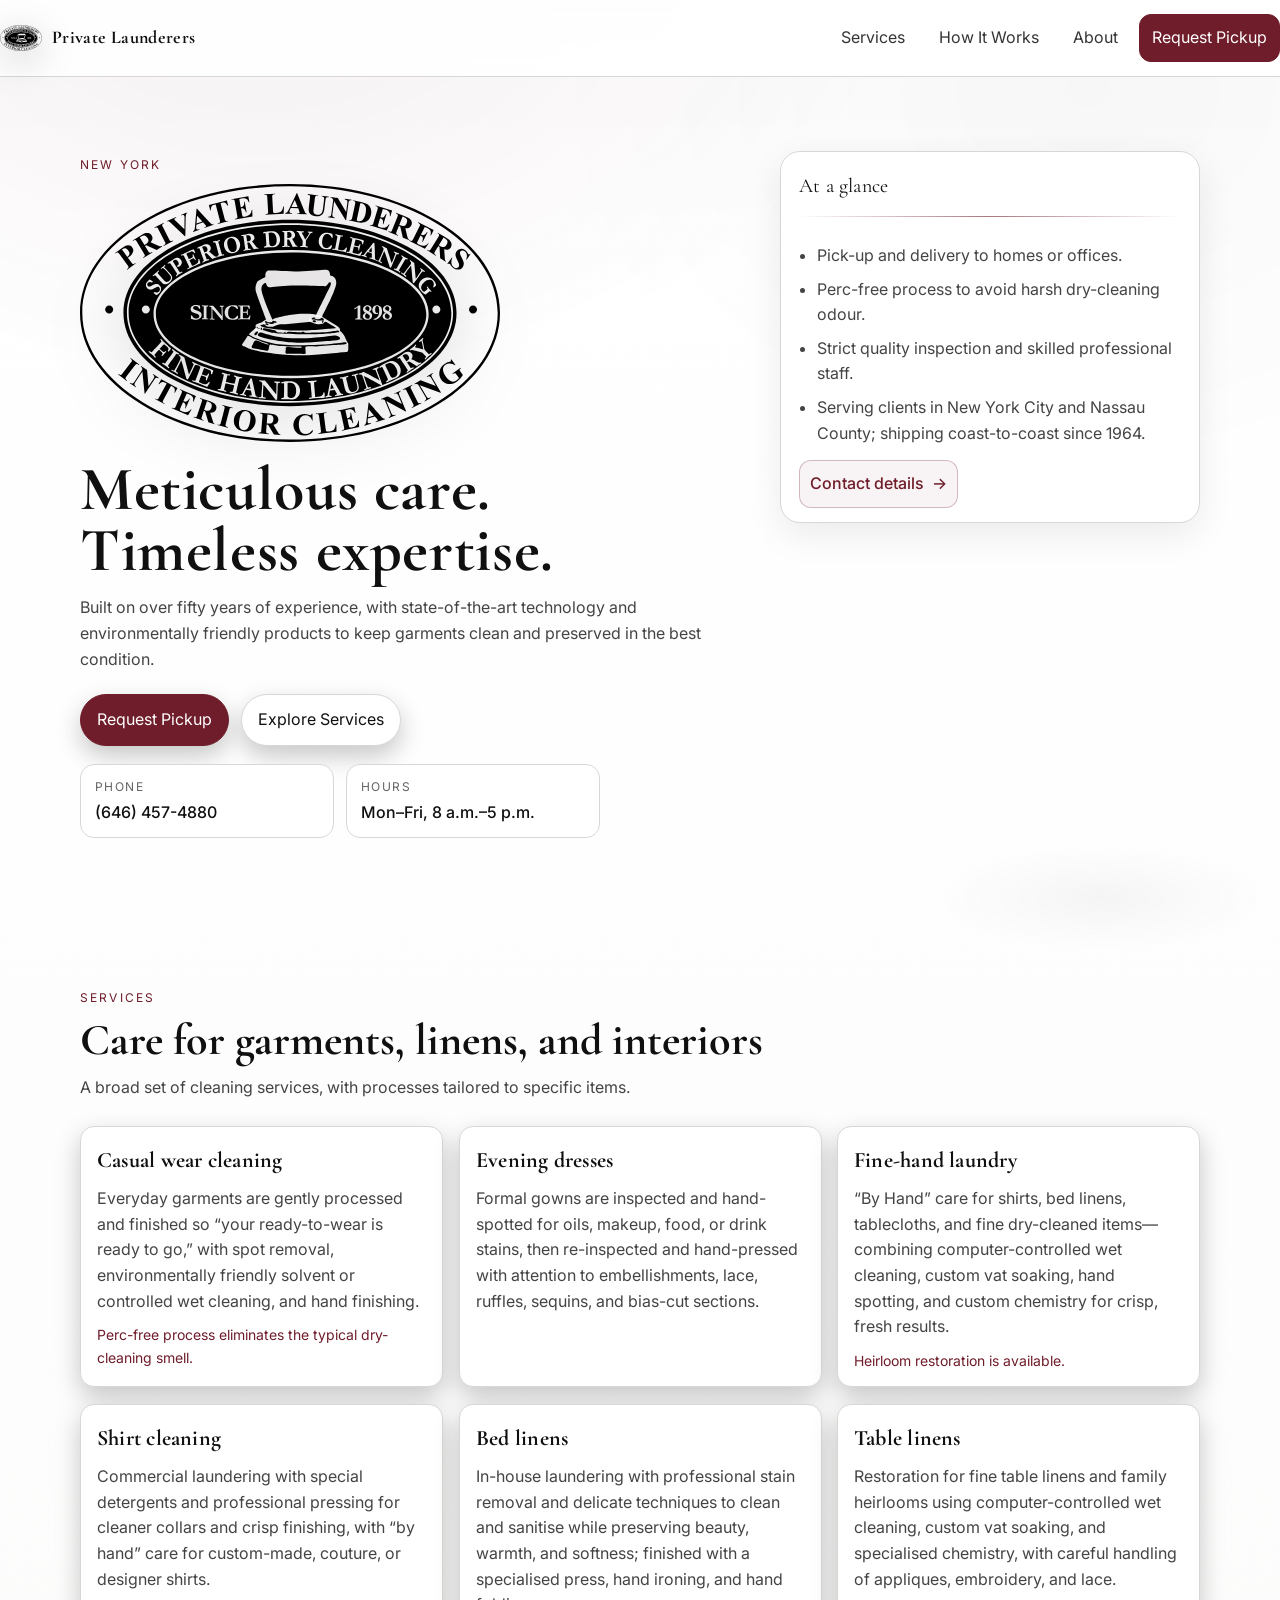
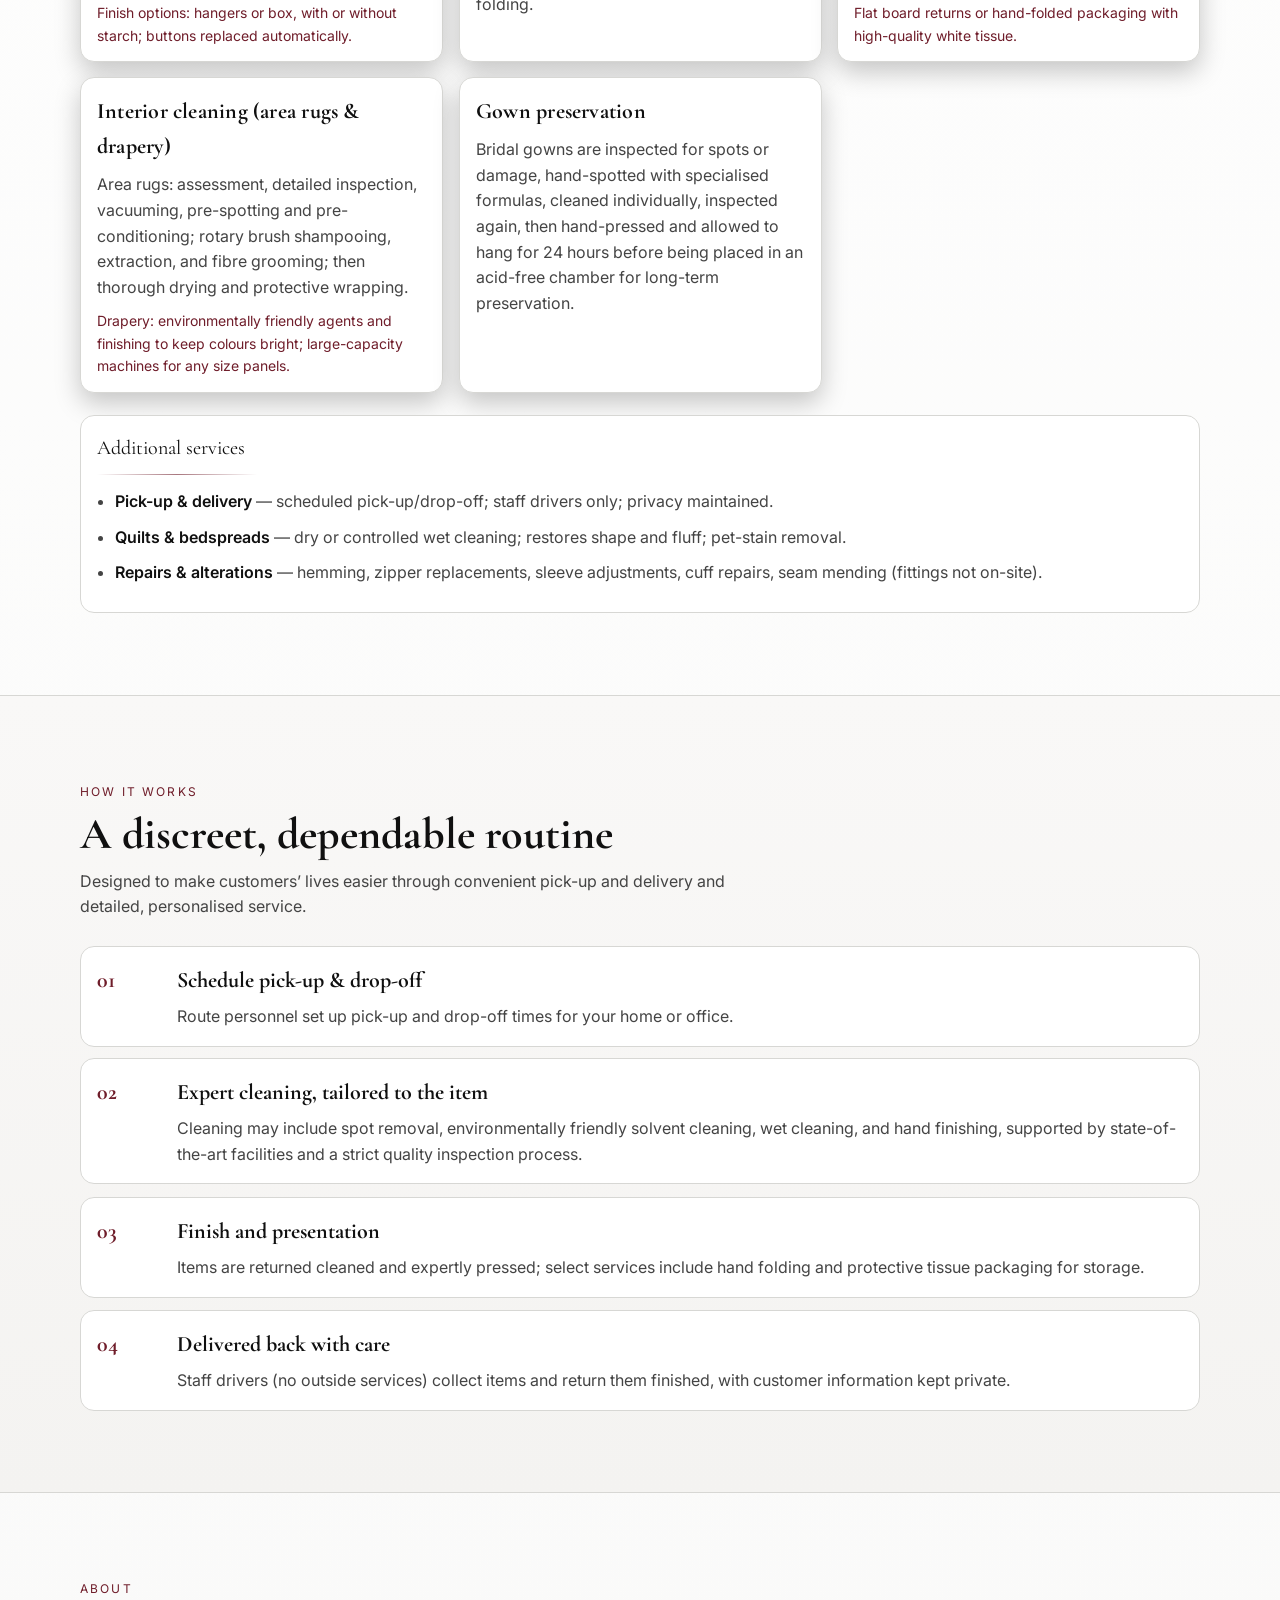
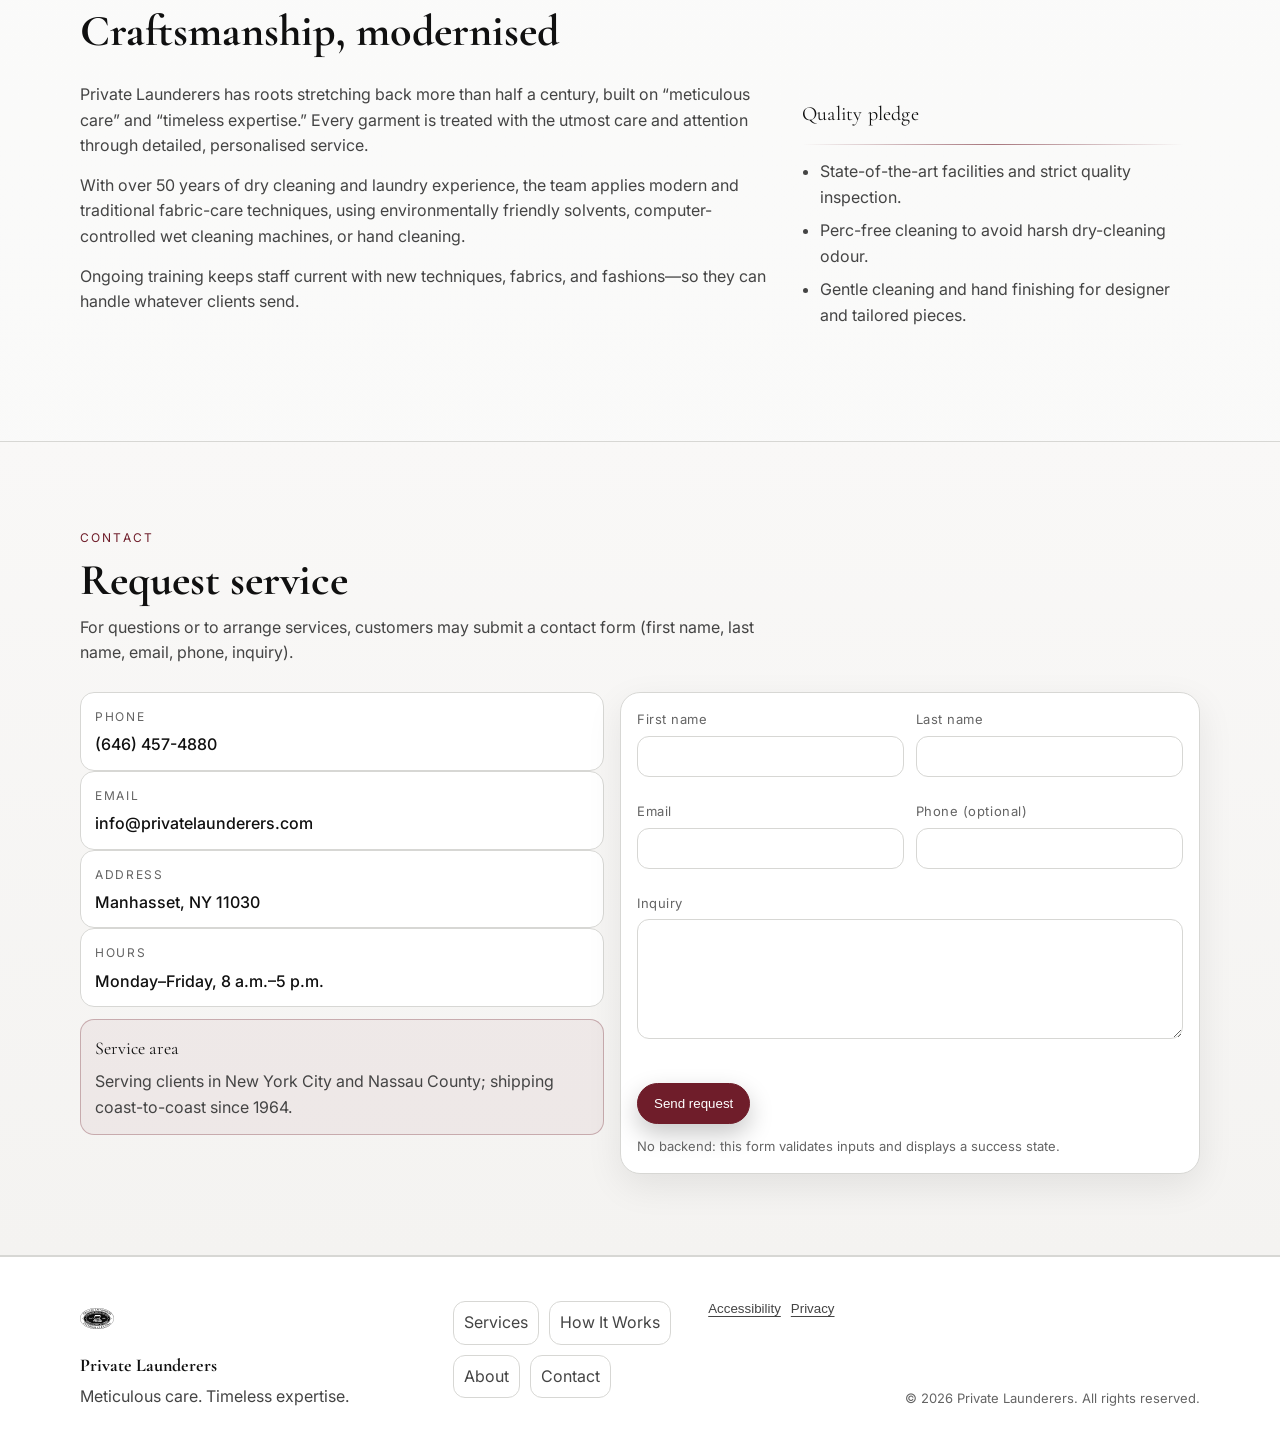
==== index.html @ 778c7465 "Refresh site with prominent new logo and monochrome luxe styling" ====
<!doctype html>
<html lang="en">
<head>
  <meta charset="utf-8" />
  <meta name="viewport" content="width=device-width,initial-scale=1" />
  <meta name="theme-color" content="#0b0b0c" />

  <title>Private Launderers | Meticulous Care, Timeless Expertise</title>
  <meta name="description" content="Private Launderers delivers meticulous care and timeless expertise with pick-up and delivery across New York City and Nassau County." />

  <!-- Open Graph -->
  <meta property="og:title" content="Private Launderers | Meticulous Care, Timeless Expertise" />
  <meta property="og:description" content="Over fifty years of experience with state-of-the-art, environmentally friendly garment and household item care." />
  <meta property="og:type" content="website" />
  <meta property="og:image" content="./assets/og-image.png" />

  <!-- Fonts: elegant serif + clean sans -->
  <link rel="preconnect" href="https://fonts.googleapis.com">
  <link rel="preconnect" href="https://fonts.gstatic.com" crossorigin>
  <link href="https://fonts.googleapis.com/css2?family=Cormorant+Garamond:wght@500;600;700&family=Inter:wght@300;400;500;600&display=swap" rel="stylesheet">

  <link rel="stylesheet" href="./styles.css" />
</head>

<body>
  <a class="skip-link" href="#main">Skip to content</a>

  <header class="site-header" id="top">
    <nav class="nav" aria-label="Primary">
      <a class="brand" href="#home" data-scroll>
        <img class="brand__logo" src="./private launderers.svg" alt="Private Launderers logo" />
        <span class="brand__name">Private Launderers</span>
      </a>

      <button class="nav__toggle" type="button" aria-expanded="false" aria-controls="navMenu">
        <span class="sr-only">Open menu</span>
        <span class="nav__toggle-lines" aria-hidden="true"></span>
      </button>

      <div class="nav__menu" id="navMenu">
        <a class="nav__link" href="#services" data-scroll>Services</a>
        <a class="nav__link" href="#process" data-scroll>How It Works</a>
        <a class="nav__link" href="#about" data-scroll>About</a>
        <a class="nav__link nav__link--cta" href="#contact" data-scroll>Request Pickup</a>
      </div>
    </nav>
  </header>

  <main id="main">
    <!-- HERO -->
    <section class="section hero" id="home" aria-label="Hero">
      <div class="container hero__grid">
        <div class="hero__content reveal">
          <p class="kicker">New York</p>
          <img class="hero__logo" src="./private launderers.svg" alt="Private Launderers crest logo" />
          <h1 class="hero__title">
            Meticulous care.<br/>
            Timeless expertise.
          </h1>

          <p class="hero__lede">
            Built on over fifty years of experience, with state-of-the-art technology and environmentally friendly products
            to keep garments clean and preserved in the best condition.
          </p>

          <div class="hero__actions">
            <a class="btn btn--primary" href="#contact" data-scroll>Request Pickup</a>
            <a class="btn btn--ghost" href="#services" data-scroll>Explore Services</a>
          </div>

          <div class="hero__meta">
            <div class="meta-card">
              <span class="meta-card__label">Phone</span>
              <a class="meta-card__value" href="tel:+16464574880">(646) 457-4880</a>
            </div>
            <div class="meta-card">
              <span class="meta-card__label">Hours</span>
              <span class="meta-card__value">Mon–Fri, 8 a.m.–5 p.m.</span>
            </div>
          </div>
        </div>

        <aside class="hero__panel reveal" aria-label="At a glance">
          <div class="panel">
            <div class="panel__top">
              <p class="panel__title">At a glance</p>
              <div class="divider"></div>
            </div>

            <ul class="bullets">
              <li>Pick-up and delivery to homes or offices.</li>
              <li>Perc-free process to avoid harsh dry-cleaning odour.</li>
              <li>Strict quality inspection and skilled professional staff.</li>
              <li>Serving clients in New York City and Nassau County; shipping coast-to-coast since 1964.</li>
            </ul>

            <a class="panel__link" href="#contact" data-scroll>
              Contact details <span aria-hidden="true">→</span>
            </a>
          </div>
        </aside>
      </div>

      <div class="hero__ornament" aria-hidden="true"></div>
    </section>

    <!-- SERVICES -->
    <section class="section" id="services" aria-label="Services">
      <div class="container">
        <header class="section__header reveal">
          <p class="kicker">Services</p>
          <h2 class="section__title">Care for garments, linens, and interiors</h2>
          <p class="section__sub">
            A broad set of cleaning services, with processes tailored to specific items.
          </p>
        </header>

        <div class="cards">
          <article class="card reveal">
            <h3 class="card__title">Casual wear cleaning</h3>
            <p class="card__body">
              Everyday garments are gently processed and finished so “your ready-to-wear is ready to go,” with spot removal,
              environmentally friendly solvent or controlled wet cleaning, and hand finishing.
            </p>
            <p class="card__note">Perc-free process eliminates the typical dry-cleaning smell.</p>
          </article>

          <article class="card reveal">
            <h3 class="card__title">Evening dresses</h3>
            <p class="card__body">
              Formal gowns are inspected and hand-spotted for oils, makeup, food, or drink stains, then re-inspected and hand-pressed
              with attention to embellishments, lace, ruffles, sequins, and bias-cut sections.
            </p>
          </article>

          <article class="card reveal">
            <h3 class="card__title">Fine-hand laundry</h3>
            <p class="card__body">
              “By Hand” care for shirts, bed linens, tablecloths, and fine dry-cleaned items—combining computer-controlled wet cleaning,
              custom vat soaking, hand spotting, and custom chemistry for crisp, fresh results.
            </p>
            <p class="card__note">Heirloom restoration is available.</p>
          </article>

          <article class="card reveal">
            <h3 class="card__title">Shirt cleaning</h3>
            <p class="card__body">
              Commercial laundering with special detergents and professional pressing for cleaner collars and crisp finishing, with “by hand”
              care for custom-made, couture, or designer shirts.
            </p>
            <p class="card__note">Finish options: hangers or box, with or without starch; buttons replaced automatically.</p>
          </article>

          <article class="card reveal">
            <h3 class="card__title">Bed linens</h3>
            <p class="card__body">
              In-house laundering with professional stain removal and delicate techniques to clean and sanitise while preserving beauty, warmth,
              and softness; finished with a specialised press, hand ironing, and hand folding.
            </p>
          </article>

          <article class="card reveal">
            <h3 class="card__title">Table linens</h3>
            <p class="card__body">
              Restoration for fine table linens and family heirlooms using computer-controlled wet cleaning, custom vat soaking, and specialised chemistry,
              with careful handling of appliques, embroidery, and lace.
            </p>
            <p class="card__note">Flat board returns or hand-folded packaging with high-quality white tissue.</p>
          </article>

          <article class="card reveal">
            <h3 class="card__title">Interior cleaning (area rugs &amp; drapery)</h3>
            <p class="card__body">
              Area rugs: assessment, detailed inspection, vacuuming, pre-spotting and pre-conditioning; rotary brush shampooing, extraction, and fibre grooming;
              then thorough drying and protective wrapping.
            </p>
            <p class="card__note">Drapery: environmentally friendly agents and finishing to keep colours bright; large-capacity machines for any size panels.</p>
          </article>

          <article class="card reveal">
            <h3 class="card__title">Gown preservation</h3>
            <p class="card__body">
              Bridal gowns are inspected for spots or damage, hand-spotted with specialised formulas, cleaned individually, inspected again, then hand-pressed and
              allowed to hang for 24 hours before being placed in an acid-free chamber for long-term preservation.
            </p>
          </article>
        </div>

        <div class="extras reveal" aria-label="Additional services">
          <div class="extras__header">
            <p class="extras__title">Additional services</p>
            <div class="divider divider--short"></div>
          </div>
          <ul class="extras__list">
            <li><strong>Pick-up &amp; delivery</strong> — scheduled pick-up/drop-off; staff drivers only; privacy maintained.</li>
            <li><strong>Quilts &amp; bedspreads</strong> — dry or controlled wet cleaning; restores shape and fluff; pet-stain removal.</li>
            <li><strong>Repairs &amp; alterations</strong> — hemming, zipper replacements, sleeve adjustments, cuff repairs, seam mending (fittings not on-site).</li>
          </ul>
        </div>
      </div>
    </section>

    <!-- PROCESS -->
    <section class="section section--alt" id="process" aria-label="How it works">
      <div class="container">
        <header class="section__header reveal">
          <p class="kicker">How it works</p>
          <h2 class="section__title">A discreet, dependable routine</h2>
          <p class="section__sub">
            Designed to make customers’ lives easier through convenient pick-up and delivery and detailed, personalised service.
          </p>
        </header>

        <ol class="steps" role="list">
          <li class="step reveal">
            <div class="step__index" aria-hidden="true">01</div>
            <div class="step__content">
              <h3 class="step__title">Schedule pick-up &amp; drop-off</h3>
              <p class="step__body">
                Route personnel set up pick-up and drop-off times for your home or office.
              </p>
            </div>
          </li>

          <li class="step reveal">
            <div class="step__index" aria-hidden="true">02</div>
            <div class="step__content">
              <h3 class="step__title">Expert cleaning, tailored to the item</h3>
              <p class="step__body">
                Cleaning may include spot removal, environmentally friendly solvent cleaning, wet cleaning, and hand finishing, supported by state-of-the-art facilities
                and a strict quality inspection process.
              </p>
            </div>
          </li>

          <li class="step reveal">
            <div class="step__index" aria-hidden="true">03</div>
            <div class="step__content">
              <h3 class="step__title">Finish and presentation</h3>
              <p class="step__body">
                Items are returned cleaned and expertly pressed; select services include hand folding and protective tissue packaging for storage.
              </p>
            </div>
          </li>

          <li class="step reveal">
            <div class="step__index" aria-hidden="true">04</div>
            <div class="step__content">
              <h3 class="step__title">Delivered back with care</h3>
              <p class="step__body">
                Staff drivers (no outside services) collect items and return them finished, with customer information kept private.
              </p>
            </div>
          </li>
        </ol>
      </div>
    </section>

    <!-- ABOUT -->
    <section class="section" id="about" aria-label="About">
      <div class="container">
        <header class="section__header reveal">
          <p class="kicker">About</p>
          <h2 class="section__title">Craftsmanship, modernised</h2>
        </header>

        <div class="about">
          <div class="about__copy reveal">
            <p>
              Private Launderers has roots stretching back more than half a century, built on “meticulous care” and “timeless expertise.”
              Every garment is treated with the utmost care and attention through detailed, personalised service.
            </p>
            <p>
              With over 50 years of dry cleaning and laundry experience, the team applies modern and traditional fabric-care techniques, using environmentally friendly
              solvents, computer-controlled wet cleaning machines, or hand cleaning.
            </p>
            <p>
              Ongoing training keeps staff current with new techniques, fabrics, and fashions—so they can handle whatever clients send.
            </p>
          </div>

          <div class="about__panel reveal" aria-label="Quality pledge highlights">
            <div class="panel panel--tight">
              <p class="panel__title">Quality pledge</p>
              <div class="divider"></div>
              <ul class="bullets">
                <li>State-of-the-art facilities and strict quality inspection.</li>
                <li>Perc-free cleaning to avoid harsh dry-cleaning odour.</li>
                <li>Gentle cleaning and hand finishing for designer and tailored pieces.</li>
              </ul>
            </div>
          </div>
        </div>
      </div>
    </section>

    <!-- CONTACT -->
    <section class="section section--alt" id="contact" aria-label="Contact">
      <div class="container">
        <header class="section__header reveal">
          <p class="kicker">Contact</p>
          <h2 class="section__title">Request service</h2>
          <p class="section__sub">
            For questions or to arrange services, customers may submit a contact form (first name, last name, email, phone, inquiry).
          </p>
        </header>

        <div class="contact">
          <div class="contact__details reveal">
            <div class="detail-card">
              <p class="detail-card__label">Phone</p>
              <a class="detail-card__value" href="tel:+16464574880">(646) 457-4880</a>
            </div>

            <div class="detail-card">
              <p class="detail-card__label">Email</p>
              <a class="detail-card__value" href="mailto:info@privatelaunderers.com">info@privatelaunderers.com</a>
            </div>

            <div class="detail-card">
              <p class="detail-card__label">Address</p>
              <p class="detail-card__value">Manhasset, NY 11030</p>
            </div>

            <div class="detail-card">
              <p class="detail-card__label">Hours</p>
              <p class="detail-card__value">Monday–Friday, 8 a.m.–5 p.m.</p>
            </div>

            <div class="note">
              <p class="note__title">Service area</p>
              <p class="note__body">Serving clients in New York City and Nassau County; shipping coast-to-coast since 1964.</p>
            </div>
          </div>

          <div class="contact__form reveal">
            <form class="form" id="contactForm" novalidate>
              <div class="form__row">
                <div class="field">
                  <label for="firstName">First name</label>
                  <input id="firstName" name="firstName" type="text" autocomplete="given-name" required />
                  <p class="field__error" aria-live="polite"></p>
                </div>
                <div class="field">
                  <label for="lastName">Last name</label>
                  <input id="lastName" name="lastName" type="text" autocomplete="family-name" required />
                  <p class="field__error" aria-live="polite"></p>
                </div>
              </div>

              <div class="form__row">
                <div class="field">
                  <label for="email">Email</label>
                  <input id="email" name="email" type="email" autocomplete="email" required />
                  <p class="field__error" aria-live="polite"></p>
                </div>
                <div class="field">
                  <label for="phone">Phone (optional)</label>
                  <input id="phone" name="phone" type="tel" autocomplete="tel" inputmode="tel" />
                  <p class="field__error" aria-live="polite"></p>
                </div>
              </div>

              <div class="field">
                <label for="inquiry">Inquiry</label>
                <textarea id="inquiry" name="inquiry" rows="5" required></textarea>
                <p class="field__error" aria-live="polite"></p>
              </div>

              <div class="form__actions">
                <button class="btn btn--primary" type="submit">Send request</button>
                <p class="form__hint">No backend: this form validates inputs and displays a success state.</p>
              </div>

              <div class="form__success" id="formSuccess" role="status" aria-live="polite" hidden>
                <div class="success">
                  <p class="success__title">Request received</p>
                  <p class="success__body">Thank you. Your message is ready to be sent—please call or email to complete scheduling.</p>
                </div>
              </div>
            </form>
          </div>
        </div>

      </div>
    </section>
  </main>

  <footer class="footer" aria-label="Footer">
    <div class="container footer__grid">
      <div class="footer__brand">
        <img class="footer__logo" src="./private launderers.svg" alt="" aria-hidden="true" />
        <p class="footer__name">Private Launderers</p>
        <p class="footer__small">Meticulous care. Timeless expertise.</p>
      </div>

      <div class="footer__links" aria-label="Quick links">
        <a href="#services" data-scroll>Services</a>
        <a href="#process" data-scroll>How It Works</a>
        <a href="#about" data-scroll>About</a>
        <a href="#contact" data-scroll>Contact</a>
      </div>

      <div class="footer__policy" aria-label="Policies">
        <button class="linklike" type="button" data-modal-open="accessibility">Accessibility</button>
        <button class="linklike" type="button" data-modal-open="privacy">Privacy</button>
      </div>

      <div class="footer__copy">
        <p>© <span id="year"></span> Private Launderers. All rights reserved.</p>
      </div>
    </div>
  </footer>

  <button class="to-top" id="toTop" type="button" aria-label="Back to top">
    <span aria-hidden="true">↑</span>
  </button>

  <!-- Policy modal -->
  <div class="modal" id="policyModal" role="dialog" aria-modal="true" aria-labelledby="policyTitle" aria-describedby="policyBody" hidden>
    <div class="modal__backdrop" data-modal-close tabindex="-1"></div>
    <div class="modal__panel" role="document">
      <div class="modal__header">
        <h2 class="modal__title" id="policyTitle">Policy</h2>
        <button class="modal__close" type="button" data-modal-close aria-label="Close">
          <span aria-hidden="true">×</span>
        </button>
      </div>
      <div class="divider"></div>
      <div class="modal__body" id="policyBody"></div>
    </div>
  </div>

  <script src="./script.js"></script>
</body>
</html>
---- styles.css ----
/* styles.css */
:root{
  --bg: #f8f8f7;
  --bg-2: #f0efed;
  --panel: #ffffff;
  --panel-2: #fcfbfa;
  --text: #101010;
  --muted: #444;
  --faint: #646464;
  --line: #d7d7d4;

  --accent: #6f1d2a;
  --accent-2: #8a2b3a;

  --serif: "Cormorant Garamond", ui-serif, Georgia, serif;
  --sans: "Inter", system-ui, -apple-system, Segoe UI, Roboto, Arial, sans-serif;

  --radius: 14px;
  --shadow: 0 12px 36px rgba(0,0,0,0.08);

  --container: 1120px;
}

*{ box-sizing: border-box; }
html{ scroll-behavior: smooth; }
body{
  margin:0;
  font-family: var(--sans);
  color: var(--text);
  background: linear-gradient(180deg, #ffffff, var(--bg));
  line-height: 1.6;
  overflow-x: hidden;
}

/* Subtle paper texture overlay (no heavy assets) */
body::before{
  content:"";
  position: fixed;
  inset: 0;
  pointer-events: none;
  background:
    radial-gradient(1200px 900px at 20% -10%, rgba(111,29,42,0.09), transparent 55%),
    radial-gradient(900px 700px at 85% 10%, rgba(0,0,0,0.04), transparent 60%),
    linear-gradient(180deg, rgba(0,0,0,0.01), transparent 28%);
  opacity: 0.7;
  z-index: 0;
}

a{ color: inherit; text-decoration: none; }
a:hover{ color: var(--accent-2); }
a:focus-visible,
button:focus-visible,
input:focus-visible,
textarea:focus-visible{
  outline: 2px solid rgba(111,29,42,0.75);
  outline-offset: 3px;
  border-radius: 10px;
}

.sr-only{
  position:absolute!important;
  width:1px;height:1px;
  padding:0;margin:-1px;
  overflow:hidden;clip:rect(0,0,0,0);
  white-space:nowrap;border:0;
}

.skip-link{
  position:absolute;
  left: 14px;
  top: 14px;
  padding: 10px 12px;
  background: rgba(0,0,0,0.75);
  border: 1px solid var(--line);
  border-radius: 12px;
  transform: translateY(-150%);
  transition: transform 160ms ease;
  z-index: 999;
}
.skip-link:focus{ transform: translateY(0); }

.container{
  width: min(var(--container), calc(100% - 40px));
  margin: 0 auto;
  position: relative;
  z-index: 1;
}

.section{
  padding: 82px 0;
}
.section--alt{
  background: linear-gradient(180deg, #f9f8f7, #f4f3f1);
  border-top: 1px solid var(--line);
  border-bottom: 1px solid var(--line);
}

.kicker{
  display:inline-block;
  font-size: 12px;
  letter-spacing: 0.18em;
  text-transform: uppercase;
  color: var(--accent);
  margin: 0 0 10px;
}

.section__header{
  max-width: 760px;
  margin-bottom: 26px;
}
.section__title{
  font-family: var(--serif);
  font-weight: 700;
  font-size: clamp(30px, 4.1vw, 44px);
  line-height: 1.08;
  margin: 0 0 10px;
}
.section__sub{
  color: var(--muted);
  margin: 0;
  max-width: 68ch;
}

.divider{
  height: 1px;
  background: linear-gradient(90deg, transparent, rgba(111,29,42,0.6), transparent);
  margin: 14px 0;
}
.divider--short{
  width: 160px;
  margin: 10px 0 0;
}

/* Header / Nav */
.site-header{
  position: sticky;
  top: 0;
  z-index: 50;
  backdrop-filter: blur(10px);
  background: rgba(255,255,255,0.9);
  border-bottom: 1px solid var(--line);
}
.nav{
  display:flex;
  align-items:center;
  justify-content: space-between;
  gap: 18px;
  padding: 14px 0;
}
.brand{
  display:flex;
  align-items:center;
  gap: 10px;
  min-width: 220px;
}
.brand__logo{
  width: 42px;
  height: 42px;
  object-fit: contain;
  filter: drop-shadow(0 10px 18px rgba(0,0,0,0.35));
}
.brand__name{
  font-family: var(--serif);
  letter-spacing: 0.02em;
  font-weight: 700;
  font-size: 18px;
}

.nav__toggle{
  display:inline-flex;
  align-items:center;
  justify-content:center;
  width: 46px;
  height: 42px;
  border-radius: 12px;
  border: 1px solid var(--line);
  background: #fff;
  color: var(--text);
  cursor:pointer;
}
.nav__toggle:hover{
  border-color: rgba(111,29,42,0.45);
  background: rgba(111,29,42,0.05);
}
.nav__toggle-lines{
  width: 18px;
  height: 12px;
  display:block;
  background:
    linear-gradient(var(--text), var(--text)) 0 0 / 100% 2px no-repeat,
    linear-gradient(var(--text), var(--text)) 0 50% / 100% 2px no-repeat,
    linear-gradient(var(--text), var(--text)) 0 100% / 100% 2px no-repeat;
  opacity: 0.92;
}

.nav__menu{
  display:none;
  gap: 6px;
  align-items:center;
}
.nav__link{
  padding: 10px 12px;
  border-radius: 12px;
  color: #343434;
  border: 1px solid transparent;
  transition: background 180ms ease, color 180ms ease, border-color 180ms ease;
}
.nav__link:hover{
  color: var(--text);
  background: rgba(0,0,0,0.03);
  border-color: var(--line);
}
.nav__link.is-active{
  color: var(--text);
  border-color: rgba(111,29,42,0.5);
  background: rgba(111,29,42,0.08);
}
.nav__link--cta{
  color: #fff;
  background: var(--accent);
  border-color: var(--accent);
}
.nav__link--cta:hover{
  color: #fff;
  background: var(--accent-2);
}

/* Mobile menu open */
.site-header.is-open .nav__menu{
  display:flex;
  flex-direction: column;
  align-items: stretch;
  width: 100%;
  padding: 12px 0 4px;
}
.site-header.is-open .nav{
  flex-wrap: wrap;
}
.site-header.is-open .nav__menu .nav__link{
  width: 100%;
}

/* Desktop */
@media (min-width: 860px){
  .nav__toggle{ display:none; }
  .nav__menu{
    display:flex;
    flex-direction: row;
    justify-content: flex-end;
    gap: 8px;
  }
}

/* Hero */
.hero{
  padding-top: 74px;
  padding-bottom: 64px;
  position: relative;
}
.hero__grid{
  display:grid;
  grid-template-columns: 1fr;
  gap: 24px;
}
.hero__logo{
  width: min(420px, 72vw);
  max-width: 100%;
  height: auto;
  margin: 0 0 18px;
  display: block;
  filter: drop-shadow(0 14px 26px rgba(0,0,0,0.12));
}
.hero__title{
  font-family: var(--serif);
  font-weight: 700;
  font-size: clamp(40px, 6vw, 62px);
  line-height: 0.98;
  margin: 0 0 14px;
  letter-spacing: 0.01em;
}
.hero__lede{
  color: var(--muted);
  margin: 0 0 22px;
  max-width: 66ch;
}
.hero__actions{
  display:flex;
  gap: 12px;
  flex-wrap: wrap;
  margin-bottom: 18px;
}

.btn{
  display:inline-flex;
  align-items:center;
  justify-content:center;
  padding: 12px 16px;
  border-radius: 999px;
  border: 1px solid var(--line);
  background: #fff;
  color: var(--text);
  transition: transform 160ms ease, background 160ms ease, border-color 160ms ease, color 160ms ease;
  box-shadow: 0 10px 24px rgba(0,0,0,0.22);
}
.btn:hover{ transform: translateY(-1px); }
.btn--primary{
  background: var(--accent);
  border-color: var(--accent);
  color: #fff;
}
.btn--primary:hover{ background: var(--accent-2); }
.btn--ghost:hover{
  border-color: rgba(111,29,42,0.45);
  background: rgba(111,29,42,0.06);
}

.hero__meta{
  display:grid;
  grid-template-columns: 1fr 1fr;
  gap: 12px;
  max-width: 520px;
}
.meta-card{
  padding: 12px 14px;
  border-radius: var(--radius);
  background: var(--panel);
  border: 1px solid var(--line);
}
.meta-card__label{
  display:block;
  font-size: 12px;
  letter-spacing: 0.12em;
  text-transform: uppercase;
  color: var(--faint);
  margin-bottom: 4px;
}
.meta-card__value{
  font-weight: 500;
  color: var(--text);
}

.hero__panel .panel{
  border-radius: calc(var(--radius) + 6px);
  background: var(--panel);
  border: 1px solid var(--line);
  box-shadow: var(--shadow);
  padding: 18px 18px 14px;
}
.panel__title{
  margin: 0;
  font-family: var(--serif);
  font-size: 20px;
  letter-spacing: 0.01em;
}
.panel__top{
  display:flex;
  flex-direction: column;
}
.bullets{
  margin: 12px 0 14px;
  padding-left: 18px;
  color: var(--muted);
}
.bullets li{ margin: 8px 0; }
.panel__link{
  display:inline-flex;
  align-items:center;
  gap: 8px;
  color: var(--accent);
  font-weight: 500;
  border-radius: 12px;
  padding: 10px 10px;
  border: 1px solid rgba(111,29,42,0.28);
  background: rgba(111,29,42,0.05);
}
.panel__link:hover{
  border-color: rgba(111,29,42,0.55);
  background: rgba(111,29,42,0.09);
}

.hero__ornament{
  position:absolute;
  inset: auto -10% -140px -10%;
  height: 240px;
  background:
    radial-gradient(closest-side at 30% 0%, rgba(111,29,42,0.15), transparent 65%),
    radial-gradient(closest-side at 80% 40%, rgba(0,0,0,0.04), transparent 60%);
  filter: blur(0.2px);
  opacity: 0.9;
  pointer-events:none;
  z-index: 0;
}

@media (min-width: 980px){
  .hero__grid{
    grid-template-columns: 1.35fr 0.85fr;
    gap: 34px;
    align-items: start;
  }
}

/* Cards */
.cards{
  display:grid;
  grid-template-columns: 1fr;
  gap: 14px;
  margin-top: 18px;
}
.card{
  border-radius: var(--radius);
  background: var(--panel);
  border: 1px solid var(--line);
  padding: 16px 16px 14px;
  box-shadow: 0 10px 26px rgba(0,0,0,0.22);
  transition: transform 180ms ease, border-color 180ms ease, background 180ms ease;
}
.card:hover{
  transform: translateY(-2px);
  border-color: rgba(111,29,42,0.35);
  background: var(--panel-2);
}
.card__title{
  margin: 0 0 8px;
  font-family: var(--serif);
  font-size: 22px;
  letter-spacing: 0.01em;
}
.card__body{
  margin: 0 0 10px;
  color: var(--muted);
}
.card__note{
  margin: 0;
  color: var(--accent);
  font-size: 14px;
}

@media (min-width: 760px){
  .cards{
    grid-template-columns: 1fr 1fr;
    gap: 16px;
  }
}
@media (min-width: 1100px){
  .cards{
    grid-template-columns: 1fr 1fr 1fr;
  }
}

/* Additional services */
.extras{
  margin-top: 22px;
  border-radius: var(--radius);
  border: 1px solid var(--line);
  background: var(--panel);
  padding: 16px;
}
.extras__title{
  margin: 0;
  font-family: var(--serif);
  font-size: 20px;
}
.extras__list{
  margin: 14px 0 0;
  padding-left: 18px;
  color: var(--muted);
}
.extras__list li{ margin: 10px 0; }
.extras strong{ color: var(--text); font-weight: 600; }

/* Steps */
.steps{
  list-style: none;
  padding: 0;
  margin: 22px 0 0;
  display:grid;
  gap: 12px;
}
.step{
  display:grid;
  grid-template-columns: 66px 1fr;
  gap: 14px;
  padding: 16px;
  border-radius: var(--radius);
  background: var(--panel);
  border: 1px solid var(--line);
}
.step__index{
  font-family: var(--serif);
  font-weight: 700;
  font-size: 22px;
  color: var(--accent);
}
.step__title{
  margin: 0 0 6px;
  font-family: var(--serif);
  font-size: 22px;
}
.step__body{
  margin: 0;
  color: var(--muted);
}

/* About */
.about{
  display:grid;
  grid-template-columns: 1fr;
  gap: 16px;
  margin-top: 16px;
}
.about__copy p{
  margin: 0 0 14px;
  color: var(--muted);
  max-width: 72ch;
}
.panel--tight{ padding: 16px; }
@media (min-width: 980px){
  .about{
    grid-template-columns: 1.25fr 0.75fr;
    align-items: start;
  }
}

/* Contact */
.contact{
  display:grid;
  grid-template-columns: 1fr;
  gap: 16px;
  margin-top: 16px;
}
.detail-card{
  padding: 14px 14px 12px;
  border-radius: var(--radius);
  border: 1px solid var(--line);
  background: var(--panel);
}
.detail-card__label{
  margin: 0 0 6px;
  font-size: 12px;
  text-transform: uppercase;
  letter-spacing: 0.14em;
  color: var(--faint);
}
.detail-card__value{
  margin: 0;
  font-weight: 500;
  color: var(--text);
}
.note{
  margin-top: 12px;
  padding: 14px;
  border-radius: var(--radius);
  border: 1px solid rgba(111,29,42,0.3);
  background: rgba(111,29,42,0.05);
}
.note__title{
  margin: 0 0 6px;
  font-family: var(--serif);
  font-size: 18px;
  color: var(--text);
}
.note__body{
  margin: 0;
  color: var(--muted);
}

.form{
  border-radius: calc(var(--radius) + 6px);
  border: 1px solid var(--line);
  background: var(--panel);
  padding: 16px;
  box-shadow: var(--shadow);
}
.form__row{
  display:grid;
  grid-template-columns: 1fr;
  gap: 12px;
}
.field label{
  display:block;
  font-size: 13px;
  letter-spacing: 0.04em;
  color: var(--faint);
  margin-bottom: 6px;
}
.field input,
.field textarea{
  width: 100%;
  padding: 12px 12px;
  border-radius: 12px;
  border: 1px solid var(--line);
  background: #fff;
  color: var(--text);
}
.field textarea{ resize: vertical; min-height: 120px; }
.field__error{
  margin: 6px 0 0;
  color: rgba(255,146,146,0.92);
  min-height: 18px;
  font-size: 13px;
}
.field.is-invalid input,
.field.is-invalid textarea{
  border-color: rgba(255,146,146,0.65);
}
.form__actions{
  margin-top: 12px;
  display:flex;
  flex-wrap: wrap;
  gap: 12px;
  align-items: center;
}
.form__hint{
  margin: 0;
  color: var(--faint);
  font-size: 13px;
}
.success{
  margin-top: 14px;
  padding: 14px;
  border-radius: var(--radius);
  border: 1px solid rgba(111,29,42,0.32);
  background: rgba(111,29,42,0.07);
}
.success__title{
  margin: 0 0 4px;
  font-family: var(--serif);
  font-size: 20px;
}
.success__body{
  margin: 0;
  color: var(--muted);
}

@media (min-width: 900px){
  .contact{
    grid-template-columns: 0.95fr 1.05fr;
    align-items: start;
  }
  .form__row{
    grid-template-columns: 1fr 1fr;
  }
}

/* Footer */
.footer{
  padding: 44px 0;
  border-top: 1px solid var(--line);
  background: #fff;
}
.footer__grid{
  display:grid;
  grid-template-columns: 1fr;
  gap: 18px;
}
.footer__logo{
  width: 34px;
  height: 34px;
  object-fit: contain;
  opacity: 0.95;
}
.footer__name{
  margin: 8px 0 4px;
  font-family: var(--serif);
  font-weight: 700;
  font-size: 18px;
}
.footer__small{
  margin: 0;
  color: var(--muted);
  max-width: 52ch;
}
.footer__links, .footer__policy{
  display:flex;
  flex-wrap: wrap;
  gap: 10px;
}
.footer__links a{
  padding: 8px 10px;
  border-radius: 12px;
  border: 1px solid var(--line);
  background: #fff;
  color: var(--muted);
}
.footer__links a:hover{
  color: var(--text);
  border-color: rgba(111,29,42,0.35);
  background: rgba(111,29,42,0.06);
}
.linklike{
  padding: 0;
  border: none;
  background: none;
  color: var(--muted);
  cursor: pointer;
  text-decoration: underline;
  text-underline-offset: 3px;
}
.linklike:hover{ color: var(--accent-2); }
.footer__copy p{
  margin: 0;
  color: var(--faint);
  font-size: 13px;
}

@media (min-width: 860px){
  .footer__grid{
    grid-template-columns: 1.2fr 0.8fr 0.6fr 1fr;
    align-items: start;
  }
  .footer__copy{
    text-align: right;
    align-self: end;
  }
}

/* Back to top */
.to-top{
  position: fixed;
  right: 18px;
  bottom: 18px;
  width: 44px;
  height: 44px;
  border-radius: 999px;
  border: 1px solid rgba(111,29,42,0.4);
  background: rgba(255,255,255,0.94);
  color: var(--text);
  display:none;
  cursor: pointer;
  box-shadow: 0 16px 40px rgba(0,0,0,0.35);
  backdrop-filter: blur(10px);
}
.to-top:hover{
  border-color: rgba(111,29,42,0.7);
  background: rgba(111,29,42,0.12);
}
.to-top.is-visible{ display:block; }

/* Modal */
.modal{
  position: fixed;
  inset: 0;
  z-index: 100;
  display:grid;
  place-items: center;
}
.modal[hidden]{ display:none; }
.modal__backdrop{
  position:absolute;
  inset: 0;
  background: rgba(0,0,0,0.72);
}
.modal__panel{
  position: relative;
  width: min(720px, calc(100% - 34px));
  border-radius: calc(var(--radius) + 8px);
  border: 1px solid var(--line);
  background: rgba(255,255,255,0.97);
  box-shadow: var(--shadow);
  padding: 16px;
}
.modal__header{
  display:flex;
  align-items:center;
  justify-content: space-between;
  gap: 12px;
}
.modal__title{
  margin: 0;
  font-family: var(--serif);
  font-size: 24px;
}
.modal__close{
  width: 40px;
  height: 40px;
  border-radius: 12px;
  border: 1px solid var(--line);
  background: #fff;
  color: var(--text);
  cursor:pointer;
}
.modal__close:hover{
  border-color: rgba(111,29,42,0.55);
  background: rgba(111,29,42,0.08);
}
.modal__body{
  color: var(--muted);
  padding-top: 4px;
}
.modal__body p{ margin: 0 0 10px; }

/* Reveal animation */
.reveal{
  opacity: 0;
  transform: translateY(10px);
  transition: opacity 700ms ease, transform 700ms ease;
  will-change: opacity, transform;
}
.reveal.is-visible{
  opacity: 1;
  transform: translateY(0);
}

/* Respect reduced motion */
@media (prefers-reduced-motion: reduce){
  html{ scroll-behavior: auto; }
  .reveal{ opacity: 1; transform: none; transition: none; }
  .btn, .card{ transition: none; }
}
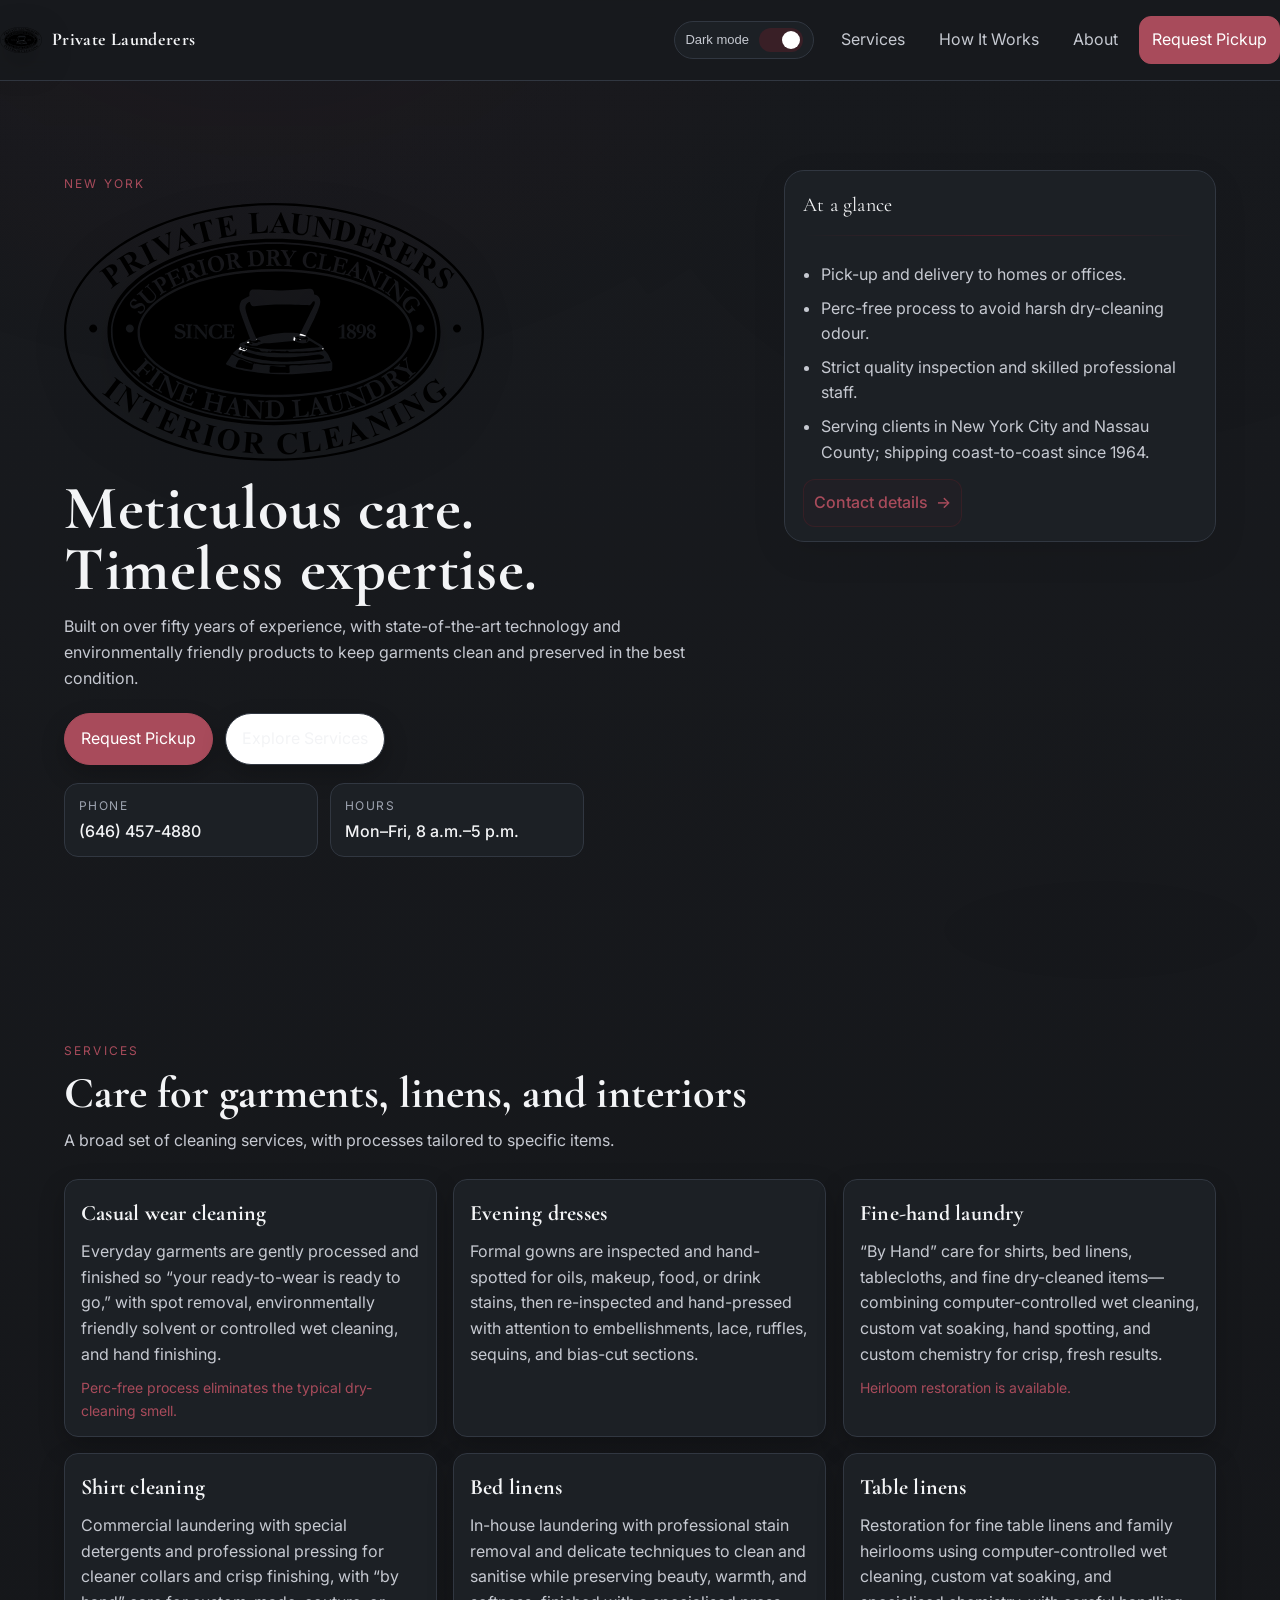
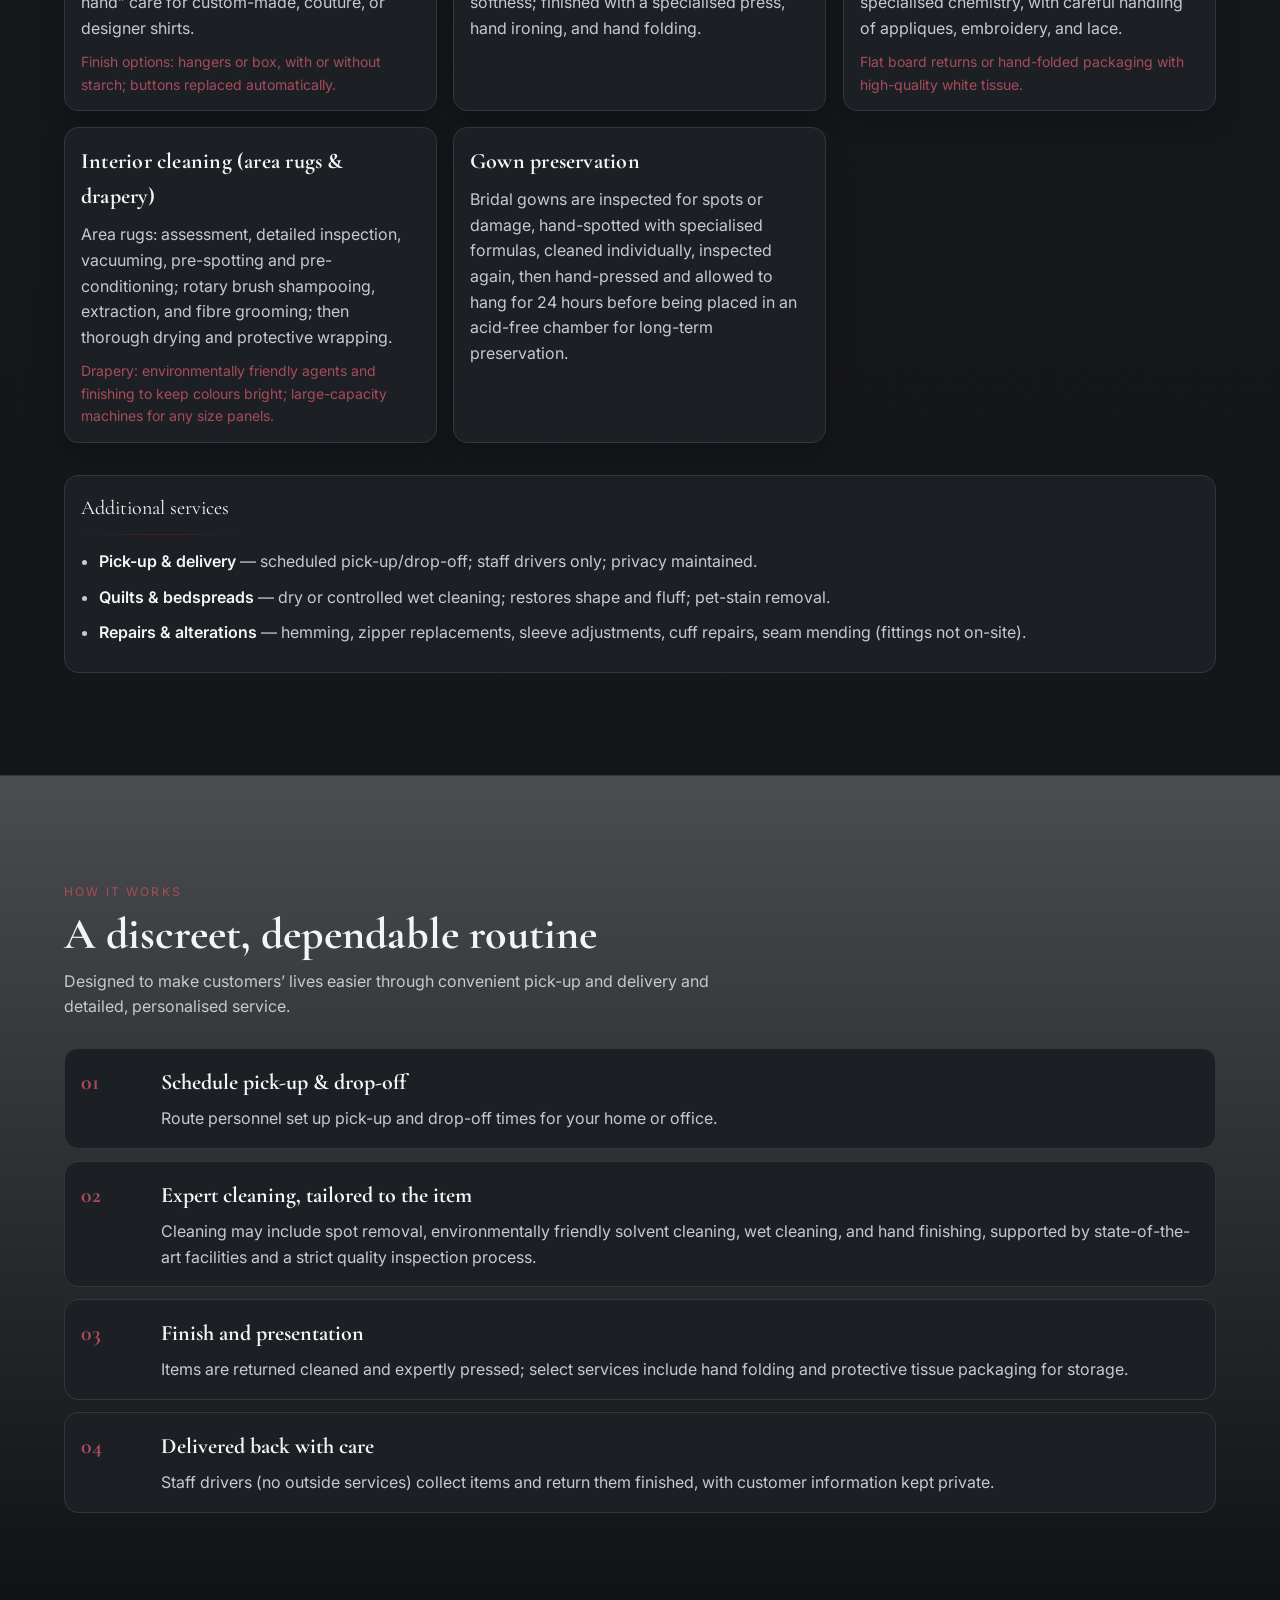
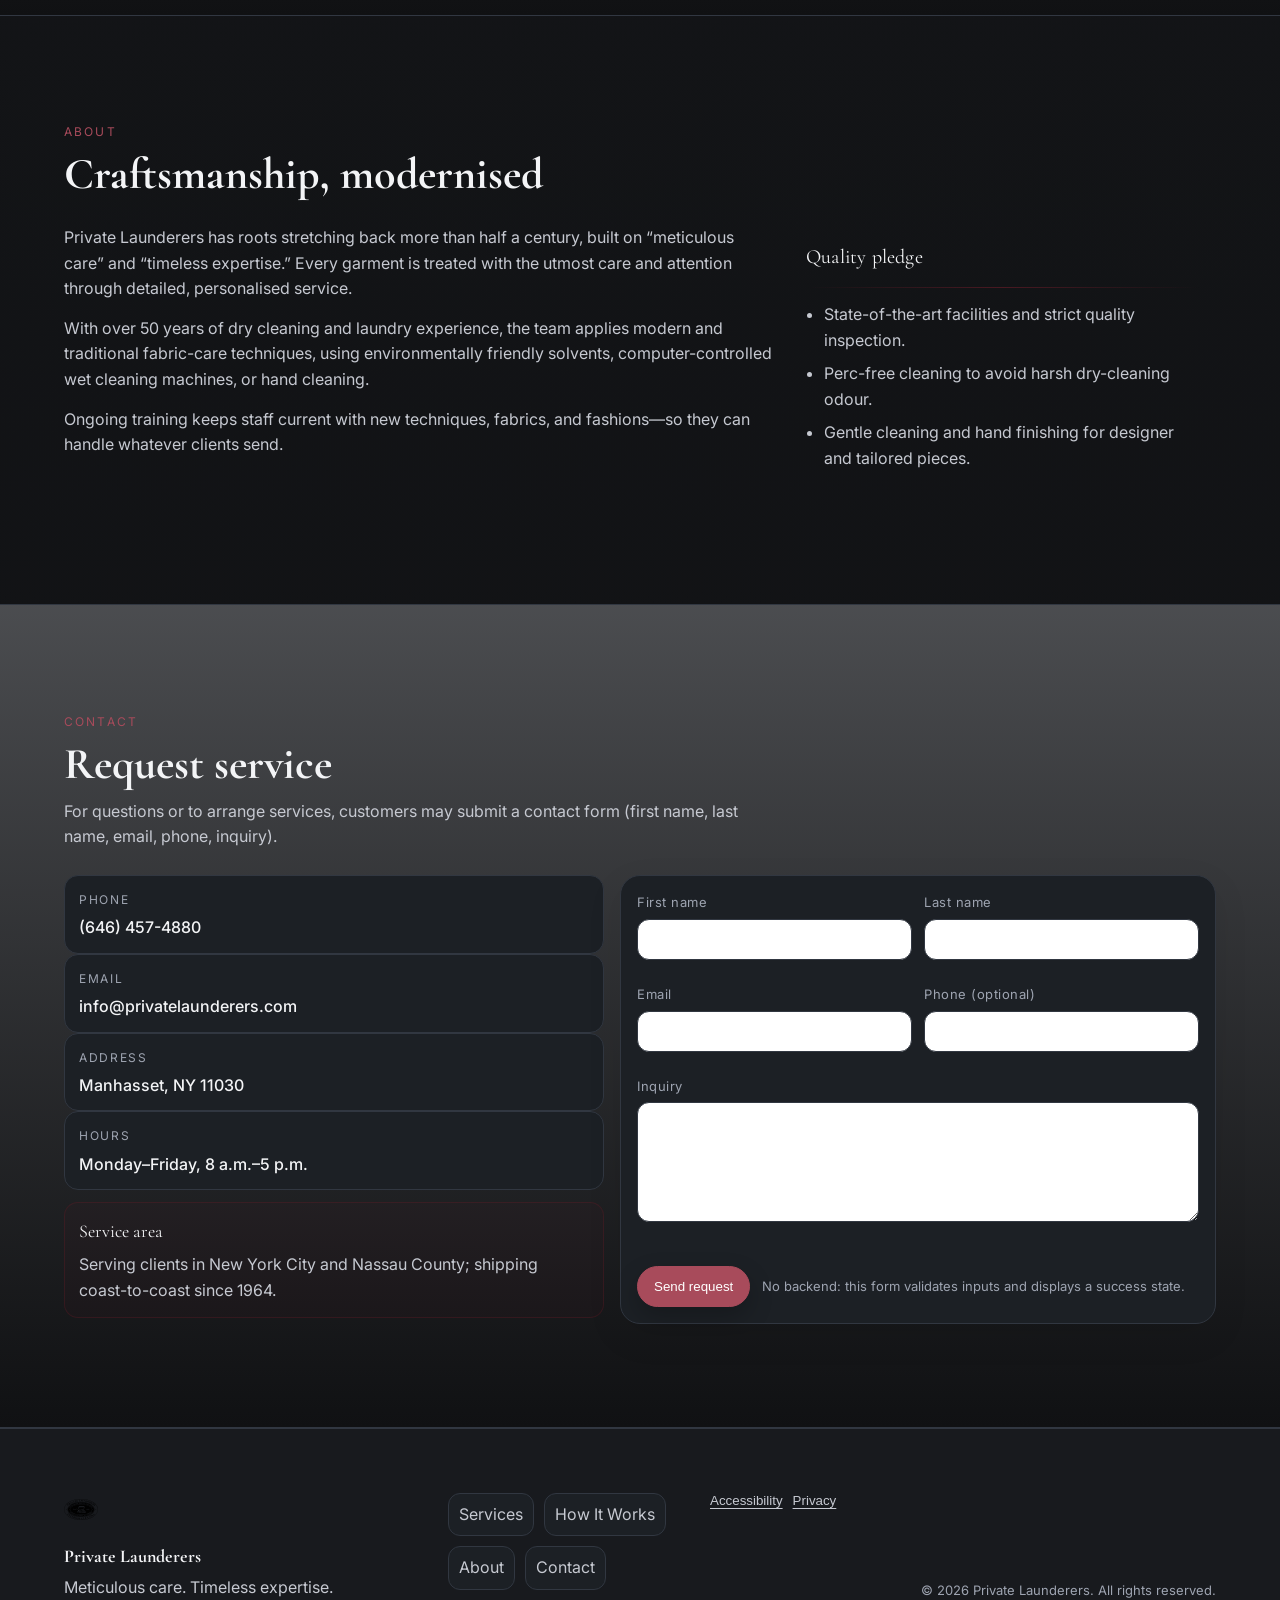
==== commit 869a7ea5: "Improve layout spacing and add dark mode toggle" ====
--- a/index.html
+++ b/index.html
@@ -38,6 +38,10 @@
       </button>
 
       <div class="nav__menu" id="navMenu">
+        <button class="theme-toggle" id="themeToggle" type="button" aria-pressed="true" aria-label="Switch to light mode">
+          <span class="theme-toggle__label">Dark mode</span>
+          <span class="theme-toggle__track" aria-hidden="true"><span class="theme-toggle__thumb"></span></span>
+        </button>
         <a class="nav__link" href="#services" data-scroll>Services</a>
         <a class="nav__link" href="#process" data-scroll>How It Works</a>
         <a class="nav__link" href="#about" data-scroll>About</a>
--- a/styles.css
+++ b/styles.css
@@ -1,5 +1,28 @@
-/* styles.css */
+/* styles.css */
 :root{
+  --bg: #101113;
+  --bg-2: #181a1e;
+  --panel: #1c2025;
+  --panel-2: #242931;
+  --text: #f3f4f6;
+  --muted: #c6c9d1;
+  --faint: #9ea4b1;
+  --line: #313741;
+
+  --accent: #a84b5b;
+  --accent-2: #bc6071;
+
+  --serif: "Cormorant Garamond", ui-serif, Georgia, serif;
+  --sans: "Inter", system-ui, -apple-system, Segoe UI, Roboto, Arial, sans-serif;
+
+  --radius: 14px;
+  --shadow: 0 12px 36px rgba(0,0,0,0.08);
+
+  --container: 1160px;
+  --container-pad: clamp(1.1rem, 5vw, 4rem);
+}
+
+body[data-theme='light']{
   --bg: #f8f8f7;
   --bg-2: #f0efed;
   --panel: #ffffff;
@@ -8,203 +31,194 @@
   --muted: #444;
   --faint: #646464;
   --line: #d7d7d4;
-
   --accent: #6f1d2a;
   --accent-2: #8a2b3a;
-
-  --serif: "Cormorant Garamond", ui-serif, Georgia, serif;
-  --sans: "Inter", system-ui, -apple-system, Segoe UI, Roboto, Arial, sans-serif;
-
-  --radius: 14px;
-  --shadow: 0 12px 36px rgba(0,0,0,0.08);
-
-  --container: 1120px;
-}
-
-*{ box-sizing: border-box; }
-html{ scroll-behavior: smooth; }
+}
+
+*{ box-sizing: border-box; }
+html{ scroll-behavior: smooth; }
 body{
-  margin:0;
-  font-family: var(--sans);
-  color: var(--text);
-  background: linear-gradient(180deg, #ffffff, var(--bg));
-  line-height: 1.6;
-  overflow-x: hidden;
-}
-
-/* Subtle paper texture overlay (no heavy assets) */
+  margin:0;
+  font-family: var(--sans);
+  color: var(--text);
+  background: linear-gradient(180deg, var(--bg-2), var(--bg));
+  line-height: 1.6;
+  overflow-x: hidden;
+}
+
+/* Subtle paper texture overlay (no heavy assets) */
 body::before{
-  content:"";
-  position: fixed;
-  inset: 0;
-  pointer-events: none;
+  content:"";
+  position: fixed;
+  inset: 0;
+  pointer-events: none;
   background:
     radial-gradient(1200px 900px at 20% -10%, rgba(111,29,42,0.09), transparent 55%),
     radial-gradient(900px 700px at 85% 10%, rgba(0,0,0,0.04), transparent 60%),
     linear-gradient(180deg, rgba(0,0,0,0.01), transparent 28%);
   opacity: 0.7;
-  z-index: 0;
-}
-
+  z-index: 0;
+}
+
 a{ color: inherit; text-decoration: none; }
 a:hover{ color: var(--accent-2); }
-a:focus-visible,
-button:focus-visible,
-input:focus-visible,
-textarea:focus-visible{
+a:focus-visible,
+button:focus-visible,
+input:focus-visible,
+textarea:focus-visible{
   outline: 2px solid rgba(111,29,42,0.75);
-  outline-offset: 3px;
-  border-radius: 10px;
-}
-
-.sr-only{
-  position:absolute!important;
-  width:1px;height:1px;
-  padding:0;margin:-1px;
-  overflow:hidden;clip:rect(0,0,0,0);
-  white-space:nowrap;border:0;
-}
-
-.skip-link{
-  position:absolute;
-  left: 14px;
-  top: 14px;
-  padding: 10px 12px;
+  outline-offset: 3px;
+  border-radius: 10px;
+}
+
+.sr-only{
+  position:absolute!important;
+  width:1px;height:1px;
+  padding:0;margin:-1px;
+  overflow:hidden;clip:rect(0,0,0,0);
+  white-space:nowrap;border:0;
+}
+
+.skip-link{
+  position:absolute;
+  left: 14px;
+  top: 14px;
+  padding: 10px 12px;
   background: rgba(0,0,0,0.75);
-  border: 1px solid var(--line);
-  border-radius: 12px;
-  transform: translateY(-150%);
-  transition: transform 160ms ease;
-  z-index: 999;
-}
-.skip-link:focus{ transform: translateY(0); }
-
-.container{
-  width: min(var(--container), calc(100% - 40px));
-  margin: 0 auto;
-  position: relative;
-  z-index: 1;
-}
-
-.section{
-  padding: 82px 0;
-}
+  border: 1px solid var(--line);
+  border-radius: 12px;
+  transform: translateY(-150%);
+  transition: transform 160ms ease;
+  z-index: 999;
+}
+.skip-link:focus{ transform: translateY(0); }
+
+.container{
+  width: min(var(--container), calc(100% - (var(--container-pad) * 2)));
+  margin: 0 auto;
+  position: relative;
+  z-index: 1;
+}
+
+.section{
+  padding: clamp(4rem, 8vw, 6.5rem) 0;
+}
 .section--alt{
-  background: linear-gradient(180deg, #f9f8f7, #f4f3f1);
+  background: linear-gradient(180deg, color-mix(in srgb, var(--bg-2) 78%, #fff 22%), var(--bg));
   border-top: 1px solid var(--line);
   border-bottom: 1px solid var(--line);
 }
-
+
 .kicker{
-  display:inline-block;
-  font-size: 12px;
-  letter-spacing: 0.18em;
-  text-transform: uppercase;
+  display:inline-block;
+  font-size: 12px;
+  letter-spacing: 0.18em;
+  text-transform: uppercase;
   color: var(--accent);
-  margin: 0 0 10px;
-}
-
-.section__header{
-  max-width: 760px;
-  margin-bottom: 26px;
-}
-.section__title{
-  font-family: var(--serif);
-  font-weight: 700;
-  font-size: clamp(30px, 4.1vw, 44px);
-  line-height: 1.08;
-  margin: 0 0 10px;
-}
-.section__sub{
-  color: var(--muted);
-  margin: 0;
-  max-width: 68ch;
-}
-
+  margin: 0 0 10px;
+}
+
+.section__header{
+  max-width: 760px;
+  margin-bottom: 26px;
+}
+.section__title{
+  font-family: var(--serif);
+  font-weight: 700;
+  font-size: clamp(30px, 4.1vw, 44px);
+  line-height: 1.08;
+  margin: 0 0 10px;
+}
+.section__sub{
+  color: var(--muted);
+  margin: 0;
+  max-width: 68ch;
+}
+
 .divider{
   height: 1px;
   background: linear-gradient(90deg, transparent, rgba(111,29,42,0.6), transparent);
-  margin: 14px 0;
-}
-.divider--short{
-  width: 160px;
-  margin: 10px 0 0;
-}
-
-/* Header / Nav */
+  margin: 14px 0;
+}
+.divider--short{
+  width: 160px;
+  margin: 10px 0 0;
+}
+
+/* Header / Nav */
 .site-header{
-  position: sticky;
-  top: 0;
-  z-index: 50;
-  backdrop-filter: blur(10px);
-  background: rgba(255,255,255,0.9);
+  position: sticky;
+  top: 0;
+  z-index: 50;
+  backdrop-filter: blur(10px);
+  background: color-mix(in srgb, var(--bg-2) 86%, transparent);
   border-bottom: 1px solid var(--line);
-}
-.nav{
-  display:flex;
-  align-items:center;
-  justify-content: space-between;
-  gap: 18px;
-  padding: 14px 0;
-}
-.brand{
-  display:flex;
-  align-items:center;
-  gap: 10px;
-  min-width: 220px;
-}
+}
+.nav{
+  display:flex;
+  align-items:center;
+  justify-content: space-between;
+  gap: 18px;
+  padding: 16px 0;
+}
+.brand{
+  display:flex;
+  align-items:center;
+  gap: 10px;
+  min-width: 220px;
+}
 .brand__logo{
   width: 42px;
   height: 42px;
-  object-fit: contain;
-  filter: drop-shadow(0 10px 18px rgba(0,0,0,0.35));
-}
-.brand__name{
-  font-family: var(--serif);
-  letter-spacing: 0.02em;
-  font-weight: 700;
-  font-size: 18px;
-}
-
+  object-fit: contain;
+  filter: drop-shadow(0 10px 18px rgba(0,0,0,0.35));
+}
+.brand__name{
+  font-family: var(--serif);
+  letter-spacing: 0.02em;
+  font-weight: 700;
+  font-size: 18px;
+}
+
 .nav__toggle{
-  display:inline-flex;
-  align-items:center;
-  justify-content:center;
-  width: 46px;
-  height: 42px;
-  border-radius: 12px;
-  border: 1px solid var(--line);
-  background: #fff;
-  color: var(--text);
-  cursor:pointer;
-}
+  display:inline-flex;
+  align-items:center;
+  justify-content:center;
+  width: 46px;
+  height: 42px;
+  border-radius: 12px;
+  border: 1px solid var(--line);
+  background: var(--panel);
+  color: var(--text);
+  cursor:pointer;
+}
 .nav__toggle:hover{
   border-color: rgba(111,29,42,0.45);
   background: rgba(111,29,42,0.05);
-}
-.nav__toggle-lines{
-  width: 18px;
-  height: 12px;
-  display:block;
-  background:
-    linear-gradient(var(--text), var(--text)) 0 0 / 100% 2px no-repeat,
-    linear-gradient(var(--text), var(--text)) 0 50% / 100% 2px no-repeat,
-    linear-gradient(var(--text), var(--text)) 0 100% / 100% 2px no-repeat;
-  opacity: 0.92;
-}
-
-.nav__menu{
-  display:none;
-  gap: 6px;
-  align-items:center;
-}
+}
+.nav__toggle-lines{
+  width: 18px;
+  height: 12px;
+  display:block;
+  background:
+    linear-gradient(var(--text), var(--text)) 0 0 / 100% 2px no-repeat,
+    linear-gradient(var(--text), var(--text)) 0 50% / 100% 2px no-repeat,
+    linear-gradient(var(--text), var(--text)) 0 100% / 100% 2px no-repeat;
+  opacity: 0.92;
+}
+
+.nav__menu{
+  display:none;
+  gap: 6px;
+  align-items:center;
+}
 .nav__link{
-  padding: 10px 12px;
-  border-radius: 12px;
-  color: #343434;
-  border: 1px solid transparent;
-  transition: background 180ms ease, color 180ms ease, border-color 180ms ease;
-}
+  padding: 10px 12px;
+  border-radius: 12px;
+  color: var(--muted);
+  border: 1px solid transparent;
+  transition: background 180ms ease, color 180ms ease, border-color 180ms ease;
+}
 .nav__link:hover{
   color: var(--text);
   background: rgba(0,0,0,0.03);
@@ -224,43 +238,43 @@
   color: #fff;
   background: var(--accent-2);
 }
-
-/* Mobile menu open */
-.site-header.is-open .nav__menu{
-  display:flex;
-  flex-direction: column;
-  align-items: stretch;
-  width: 100%;
-  padding: 12px 0 4px;
-}
-.site-header.is-open .nav{
-  flex-wrap: wrap;
-}
-.site-header.is-open .nav__menu .nav__link{
-  width: 100%;
-}
-
-/* Desktop */
-@media (min-width: 860px){
-  .nav__toggle{ display:none; }
-  .nav__menu{
-    display:flex;
-    flex-direction: row;
-    justify-content: flex-end;
-    gap: 8px;
-  }
-}
-
-/* Hero */
-.hero{
-  padding-top: 74px;
-  padding-bottom: 64px;
-  position: relative;
-}
+
+/* Mobile menu open */
+.site-header.is-open .nav__menu{
+  display:flex;
+  flex-direction: column;
+  align-items: stretch;
+  width: 100%;
+  padding: 12px 0 4px;
+}
+.site-header.is-open .nav{
+  flex-wrap: wrap;
+}
+.site-header.is-open .nav__menu .nav__link{
+  width: 100%;
+}
+
+/* Desktop */
+@media (min-width: 860px){
+  .nav__toggle{ display:none; }
+  .nav__menu{
+    display:flex;
+    flex-direction: row;
+    justify-content: flex-end;
+    gap: 8px;
+  }
+}
+
+/* Hero */
+.hero{
+  padding-top: clamp(4.5rem, 7vw, 6.25rem);
+  padding-bottom: clamp(3.5rem, 6vw, 5rem);
+  position: relative;
+}
 .hero__grid{
-  display:grid;
-  grid-template-columns: 1fr;
-  gap: 24px;
+  display:grid;
+  grid-template-columns: 1fr;
+  gap: 24px;
 }
 .hero__logo{
   width: min(420px, 72vw);
@@ -271,38 +285,38 @@
   filter: drop-shadow(0 14px 26px rgba(0,0,0,0.12));
 }
 .hero__title{
-  font-family: var(--serif);
-  font-weight: 700;
-  font-size: clamp(40px, 6vw, 62px);
-  line-height: 0.98;
-  margin: 0 0 14px;
-  letter-spacing: 0.01em;
-}
-.hero__lede{
-  color: var(--muted);
-  margin: 0 0 22px;
-  max-width: 66ch;
-}
-.hero__actions{
-  display:flex;
-  gap: 12px;
-  flex-wrap: wrap;
-  margin-bottom: 18px;
-}
-
+  font-family: var(--serif);
+  font-weight: 700;
+  font-size: clamp(40px, 6vw, 62px);
+  line-height: 0.98;
+  margin: 0 0 14px;
+  letter-spacing: 0.01em;
+}
+.hero__lede{
+  color: var(--muted);
+  margin: 0 0 22px;
+  max-width: 66ch;
+}
+.hero__actions{
+  display:flex;
+  gap: 12px;
+  flex-wrap: wrap;
+  margin-bottom: 18px;
+}
+
 .btn{
-  display:inline-flex;
-  align-items:center;
-  justify-content:center;
-  padding: 12px 16px;
-  border-radius: 999px;
+  display:inline-flex;
+  align-items:center;
+  justify-content:center;
+  padding: 12px 16px;
+  border-radius: 999px;
   border: 1px solid var(--line);
   background: #fff;
-  color: var(--text);
-  transition: transform 160ms ease, background 160ms ease, border-color 160ms ease, color 160ms ease;
-  box-shadow: 0 10px 24px rgba(0,0,0,0.22);
-}
-.btn:hover{ transform: translateY(-1px); }
+  color: var(--text);
+  transition: transform 160ms ease, background 160ms ease, border-color 160ms ease, color 160ms ease;
+  box-shadow: 0 10px 24px rgba(0,0,0,0.22);
+}
+.btn:hover{ transform: translateY(-1px); }
 .btn--primary{
   background: var(--accent);
   border-color: var(--accent);
@@ -313,63 +327,63 @@
   border-color: rgba(111,29,42,0.45);
   background: rgba(111,29,42,0.06);
 }
-
-.hero__meta{
-  display:grid;
-  grid-template-columns: 1fr 1fr;
-  gap: 12px;
-  max-width: 520px;
-}
-.meta-card{
-  padding: 12px 14px;
-  border-radius: var(--radius);
-  background: var(--panel);
-  border: 1px solid var(--line);
-}
-.meta-card__label{
-  display:block;
-  font-size: 12px;
-  letter-spacing: 0.12em;
-  text-transform: uppercase;
-  color: var(--faint);
-  margin-bottom: 4px;
-}
-.meta-card__value{
-  font-weight: 500;
-  color: var(--text);
-}
-
+
+.hero__meta{
+  display:grid;
+  grid-template-columns: 1fr 1fr;
+  gap: 12px;
+  max-width: 520px;
+}
+.meta-card{
+  padding: 12px 14px;
+  border-radius: var(--radius);
+  background: var(--panel);
+  border: 1px solid var(--line);
+}
+.meta-card__label{
+  display:block;
+  font-size: 12px;
+  letter-spacing: 0.12em;
+  text-transform: uppercase;
+  color: var(--faint);
+  margin-bottom: 4px;
+}
+.meta-card__value{
+  font-weight: 500;
+  color: var(--text);
+}
+
 .hero__panel .panel{
-  border-radius: calc(var(--radius) + 6px);
-  background: var(--panel);
-  border: 1px solid var(--line);
-  box-shadow: var(--shadow);
-  padding: 18px 18px 14px;
-}
-.panel__title{
-  margin: 0;
-  font-family: var(--serif);
-  font-size: 20px;
-  letter-spacing: 0.01em;
-}
-.panel__top{
-  display:flex;
-  flex-direction: column;
-}
-.bullets{
-  margin: 12px 0 14px;
-  padding-left: 18px;
-  color: var(--muted);
-}
-.bullets li{ margin: 8px 0; }
+  border-radius: calc(var(--radius) + 6px);
+  background: var(--panel);
+  border: 1px solid var(--line);
+  box-shadow: var(--shadow);
+  padding: 18px 18px 14px;
+}
+.panel__title{
+  margin: 0;
+  font-family: var(--serif);
+  font-size: 20px;
+  letter-spacing: 0.01em;
+}
+.panel__top{
+  display:flex;
+  flex-direction: column;
+}
+.bullets{
+  margin: 12px 0 14px;
+  padding-left: 18px;
+  color: var(--muted);
+}
+.bullets li{ margin: 8px 0; }
 .panel__link{
-  display:inline-flex;
-  align-items:center;
-  gap: 8px;
+  display:inline-flex;
+  align-items:center;
+  gap: 8px;
   color: var(--accent);
-  font-weight: 500;
-  border-radius: 12px;
-  padding: 10px 10px;
+  font-weight: 500;
+  border-radius: 12px;
+  padding: 10px 10px;
   border: 1px solid rgba(111,29,42,0.28);
   background: rgba(111,29,42,0.05);
 }
@@ -377,433 +391,467 @@
   border-color: rgba(111,29,42,0.55);
   background: rgba(111,29,42,0.09);
 }
-
-.hero__ornament{
-  position:absolute;
-  inset: auto -10% -140px -10%;
-  height: 240px;
-  background:
+
+.hero__ornament{
+  position:absolute;
+  inset: auto -10% -140px -10%;
+  height: 240px;
+  background:
     radial-gradient(closest-side at 30% 0%, rgba(111,29,42,0.15), transparent 65%),
     radial-gradient(closest-side at 80% 40%, rgba(0,0,0,0.04), transparent 60%);
-  filter: blur(0.2px);
-  opacity: 0.9;
-  pointer-events:none;
-  z-index: 0;
-}
-
-@media (min-width: 980px){
-  .hero__grid{
-    grid-template-columns: 1.35fr 0.85fr;
-    gap: 34px;
-    align-items: start;
-  }
-}
-
-/* Cards */
-.cards{
-  display:grid;
-  grid-template-columns: 1fr;
-  gap: 14px;
-  margin-top: 18px;
-}
+  filter: blur(0.2px);
+  opacity: 0.9;
+  pointer-events:none;
+  z-index: 0;
+}
+
+@media (min-width: 980px){
+  .hero__grid{
+    grid-template-columns: 1.35fr 0.85fr;
+    gap: 34px;
+    align-items: start;
+  }
+}
+
+/* Cards */
+.cards{
+  display:grid;
+  grid-template-columns: 1fr;
+  gap: clamp(0.9rem, 1.8vw, 1.25rem);
+  margin-top: 1.5rem;
+}
 .card{
-  border-radius: var(--radius);
-  background: var(--panel);
-  border: 1px solid var(--line);
-  padding: 16px 16px 14px;
-  box-shadow: 0 10px 26px rgba(0,0,0,0.22);
-  transition: transform 180ms ease, border-color 180ms ease, background 180ms ease;
-}
+  border-radius: var(--radius);
+  background: var(--panel);
+  border: 1px solid var(--line);
+  padding: 16px 16px 14px;
+  box-shadow: 0 10px 26px rgba(0,0,0,0.22);
+  transition: transform 180ms ease, border-color 180ms ease, background 180ms ease;
+}
 .card:hover{
-  transform: translateY(-2px);
+  transform: translateY(-2px);
   border-color: rgba(111,29,42,0.35);
   background: var(--panel-2);
-}
-.card__title{
-  margin: 0 0 8px;
-  font-family: var(--serif);
-  font-size: 22px;
-  letter-spacing: 0.01em;
-}
-.card__body{
-  margin: 0 0 10px;
-  color: var(--muted);
-}
+}
+.card__title{
+  margin: 0 0 8px;
+  font-family: var(--serif);
+  font-size: 22px;
+  letter-spacing: 0.01em;
+}
+.card__body{
+  margin: 0 0 10px;
+  color: var(--muted);
+}
 .card__note{
-  margin: 0;
+  margin: 0;
   color: var(--accent);
-  font-size: 14px;
-}
-
-@media (min-width: 760px){
-  .cards{
-    grid-template-columns: 1fr 1fr;
-    gap: 16px;
-  }
-}
-@media (min-width: 1100px){
-  .cards{
-    grid-template-columns: 1fr 1fr 1fr;
-  }
-}
-
-/* Additional services */
+  font-size: 14px;
+}
+
+@media (min-width: 760px){
+  .cards{
+    grid-template-columns: 1fr 1fr;
+    gap: 16px;
+  }
+}
+@media (min-width: 1100px){
+  .cards{
+    grid-template-columns: 1fr 1fr 1fr;
+  }
+}
+
+/* Additional services */
 .extras{
-  margin-top: 22px;
-  border-radius: var(--radius);
-  border: 1px solid var(--line);
-  background: var(--panel);
-  padding: 16px;
-}
-.extras__title{
-  margin: 0;
-  font-family: var(--serif);
-  font-size: 20px;
-}
-.extras__list{
-  margin: 14px 0 0;
-  padding-left: 18px;
-  color: var(--muted);
-}
-.extras__list li{ margin: 10px 0; }
-.extras strong{ color: var(--text); font-weight: 600; }
-
-/* Steps */
-.steps{
-  list-style: none;
-  padding: 0;
-  margin: 22px 0 0;
-  display:grid;
-  gap: 12px;
-}
+  margin-top: 2rem;
+  border-radius: var(--radius);
+  border: 1px solid var(--line);
+  background: var(--panel);
+  padding: 16px;
+}
+.extras__title{
+  margin: 0;
+  font-family: var(--serif);
+  font-size: 20px;
+}
+.extras__list{
+  margin: 14px 0 0;
+  padding-left: 18px;
+  color: var(--muted);
+}
+.extras__list li{ margin: 10px 0; }
+.extras strong{ color: var(--text); font-weight: 600; }
+
+/* Steps */
+.steps{
+  list-style: none;
+  padding: 0;
+  margin: 1.75rem 0 0;
+  display:grid;
+  gap: 12px;
+}
 .step{
-  display:grid;
-  grid-template-columns: 66px 1fr;
-  gap: 14px;
-  padding: 16px;
-  border-radius: var(--radius);
+  display:grid;
+  grid-template-columns: 66px 1fr;
+  gap: 14px;
+  padding: 16px;
+  border-radius: var(--radius);
   background: var(--panel);
   border: 1px solid var(--line);
 }
 .step__index{
-  font-family: var(--serif);
-  font-weight: 700;
-  font-size: 22px;
+  font-family: var(--serif);
+  font-weight: 700;
+  font-size: 22px;
   color: var(--accent);
-}
-.step__title{
-  margin: 0 0 6px;
-  font-family: var(--serif);
-  font-size: 22px;
-}
-.step__body{
-  margin: 0;
-  color: var(--muted);
-}
-
-/* About */
-.about{
-  display:grid;
-  grid-template-columns: 1fr;
-  gap: 16px;
-  margin-top: 16px;
-}
-.about__copy p{
-  margin: 0 0 14px;
-  color: var(--muted);
-  max-width: 72ch;
-}
-.panel--tight{ padding: 16px; }
-@media (min-width: 980px){
-  .about{
-    grid-template-columns: 1.25fr 0.75fr;
-    align-items: start;
-  }
-}
-
-/* Contact */
-.contact{
-  display:grid;
-  grid-template-columns: 1fr;
-  gap: 16px;
-  margin-top: 16px;
-}
+}
+.step__title{
+  margin: 0 0 6px;
+  font-family: var(--serif);
+  font-size: 22px;
+}
+.step__body{
+  margin: 0;
+  color: var(--muted);
+}
+
+/* About */
+.about{
+  display:grid;
+  grid-template-columns: 1fr;
+  gap: 16px;
+  margin-top: 1.5rem;
+}
+.about__copy p{
+  margin: 0 0 14px;
+  color: var(--muted);
+  max-width: 72ch;
+}
+.panel--tight{ padding: 16px; }
+@media (min-width: 980px){
+  .about{
+    grid-template-columns: 1.25fr 0.75fr;
+    align-items: start;
+  }
+}
+
+/* Contact */
+.contact{
+  display:grid;
+  grid-template-columns: 1fr;
+  gap: 16px;
+  margin-top: 1.5rem;
+}
 .detail-card{
-  padding: 14px 14px 12px;
-  border-radius: var(--radius);
-  border: 1px solid var(--line);
-  background: var(--panel);
-}
-.detail-card__label{
-  margin: 0 0 6px;
-  font-size: 12px;
-  text-transform: uppercase;
-  letter-spacing: 0.14em;
-  color: var(--faint);
-}
-.detail-card__value{
-  margin: 0;
-  font-weight: 500;
-  color: var(--text);
-}
+  padding: 14px 14px 12px;
+  border-radius: var(--radius);
+  border: 1px solid var(--line);
+  background: var(--panel);
+}
+.detail-card__label{
+  margin: 0 0 6px;
+  font-size: 12px;
+  text-transform: uppercase;
+  letter-spacing: 0.14em;
+  color: var(--faint);
+}
+.detail-card__value{
+  margin: 0;
+  font-weight: 500;
+  color: var(--text);
+}
 .note{
-  margin-top: 12px;
-  padding: 14px;
-  border-radius: var(--radius);
+  margin-top: 12px;
+  padding: 14px;
+  border-radius: var(--radius);
   border: 1px solid rgba(111,29,42,0.3);
   background: rgba(111,29,42,0.05);
-}
+}
 .note__title{
-  margin: 0 0 6px;
-  font-family: var(--serif);
-  font-size: 18px;
+  margin: 0 0 6px;
+  font-family: var(--serif);
+  font-size: 18px;
   color: var(--text);
 }
 .note__body{
   margin: 0;
   color: var(--muted);
 }
-
+
 .form{
-  border-radius: calc(var(--radius) + 6px);
-  border: 1px solid var(--line);
-  background: var(--panel);
-  padding: 16px;
-  box-shadow: var(--shadow);
-}
-.form__row{
-  display:grid;
-  grid-template-columns: 1fr;
-  gap: 12px;
-}
-.field label{
-  display:block;
-  font-size: 13px;
-  letter-spacing: 0.04em;
-  color: var(--faint);
-  margin-bottom: 6px;
-}
+  border-radius: calc(var(--radius) + 6px);
+  border: 1px solid var(--line);
+  background: var(--panel);
+  padding: 16px;
+  box-shadow: var(--shadow);
+}
+.form__row{
+  display:grid;
+  grid-template-columns: 1fr;
+  gap: 12px;
+}
+.field label{
+  display:block;
+  font-size: 13px;
+  letter-spacing: 0.04em;
+  color: var(--faint);
+  margin-bottom: 6px;
+}
 .field input,
 .field textarea{
-  width: 100%;
-  padding: 12px 12px;
-  border-radius: 12px;
+  width: 100%;
+  padding: 12px 12px;
+  border-radius: 12px;
   border: 1px solid var(--line);
   background: #fff;
-  color: var(--text);
-}
-.field textarea{ resize: vertical; min-height: 120px; }
-.field__error{
-  margin: 6px 0 0;
-  color: rgba(255,146,146,0.92);
-  min-height: 18px;
-  font-size: 13px;
-}
-.field.is-invalid input,
-.field.is-invalid textarea{
-  border-color: rgba(255,146,146,0.65);
-}
-.form__actions{
-  margin-top: 12px;
-  display:flex;
-  flex-wrap: wrap;
-  gap: 12px;
-  align-items: center;
-}
-.form__hint{
-  margin: 0;
-  color: var(--faint);
-  font-size: 13px;
-}
+  color: var(--text);
+}
+.field textarea{ resize: vertical; min-height: 120px; }
+.field__error{
+  margin: 6px 0 0;
+  color: rgba(255,146,146,0.92);
+  min-height: 18px;
+  font-size: 13px;
+}
+.field.is-invalid input,
+.field.is-invalid textarea{
+  border-color: rgba(255,146,146,0.65);
+}
+.form__actions{
+  margin-top: 12px;
+  display:flex;
+  flex-wrap: wrap;
+  gap: 12px;
+  align-items: center;
+}
+.form__hint{
+  margin: 0;
+  color: var(--faint);
+  font-size: 13px;
+}
 .success{
-  margin-top: 14px;
-  padding: 14px;
-  border-radius: var(--radius);
+  margin-top: 14px;
+  padding: 14px;
+  border-radius: var(--radius);
   border: 1px solid rgba(111,29,42,0.32);
   background: rgba(111,29,42,0.07);
-}
-.success__title{
-  margin: 0 0 4px;
-  font-family: var(--serif);
-  font-size: 20px;
-}
+}
+.success__title{
+  margin: 0 0 4px;
+  font-family: var(--serif);
+  font-size: 20px;
+}
 .success__body{
   margin: 0;
   color: var(--muted);
 }
-
-@media (min-width: 900px){
-  .contact{
-    grid-template-columns: 0.95fr 1.05fr;
-    align-items: start;
-  }
-  .form__row{
-    grid-template-columns: 1fr 1fr;
-  }
-}
-
-/* Footer */
+
+@media (min-width: 900px){
+  .contact{
+    grid-template-columns: 0.95fr 1.05fr;
+    align-items: start;
+  }
+  .form__row{
+    grid-template-columns: 1fr 1fr;
+  }
+}
+
+/* Footer */
 .footer{
-  padding: 44px 0;
+  padding: clamp(2.5rem, 6vw, 4rem) 0;
   border-top: 1px solid var(--line);
-  background: #fff;
-}
-.footer__grid{
-  display:grid;
-  grid-template-columns: 1fr;
-  gap: 18px;
-}
-.footer__logo{
-  width: 34px;
-  height: 34px;
-  object-fit: contain;
-  opacity: 0.95;
-}
-.footer__name{
-  margin: 8px 0 4px;
-  font-family: var(--serif);
-  font-weight: 700;
-  font-size: 18px;
-}
-.footer__small{
-  margin: 0;
-  color: var(--muted);
-  max-width: 52ch;
-}
-.footer__links, .footer__policy{
-  display:flex;
-  flex-wrap: wrap;
-  gap: 10px;
-}
+  background: var(--bg-2);
+}
+.footer__grid{
+  display:grid;
+  grid-template-columns: 1fr;
+  gap: 18px;
+}
+.footer__logo{
+  width: 34px;
+  height: 34px;
+  object-fit: contain;
+  opacity: 0.95;
+}
+.footer__name{
+  margin: 8px 0 4px;
+  font-family: var(--serif);
+  font-weight: 700;
+  font-size: 18px;
+}
+.footer__small{
+  margin: 0;
+  color: var(--muted);
+  max-width: 52ch;
+}
+.footer__links, .footer__policy{
+  display:flex;
+  flex-wrap: wrap;
+  gap: 10px;
+}
 .footer__links a{
-  padding: 8px 10px;
-  border-radius: 12px;
-  border: 1px solid var(--line);
-  background: #fff;
-  color: var(--muted);
-}
+  padding: 8px 10px;
+  border-radius: 12px;
+  border: 1px solid var(--line);
+  background: var(--panel);
+  color: var(--muted);
+}
 .footer__links a:hover{
   color: var(--text);
   border-color: rgba(111,29,42,0.35);
   background: rgba(111,29,42,0.06);
-}
-.linklike{
-  padding: 0;
-  border: none;
-  background: none;
-  color: var(--muted);
-  cursor: pointer;
-  text-decoration: underline;
-  text-underline-offset: 3px;
-}
+}
+.linklike{
+  padding: 0;
+  border: none;
+  background: none;
+  color: var(--muted);
+  cursor: pointer;
+  text-decoration: underline;
+  text-underline-offset: 3px;
+}
 .linklike:hover{ color: var(--accent-2); }
-.footer__copy p{
-  margin: 0;
-  color: var(--faint);
-  font-size: 13px;
-}
-
-@media (min-width: 860px){
-  .footer__grid{
-    grid-template-columns: 1.2fr 0.8fr 0.6fr 1fr;
-    align-items: start;
-  }
-  .footer__copy{
-    text-align: right;
-    align-self: end;
-  }
-}
-
-/* Back to top */
+.footer__copy p{
+  margin: 0;
+  color: var(--faint);
+  font-size: 13px;
+}
+
+@media (min-width: 860px){
+  .footer__grid{
+    grid-template-columns: 1.2fr 0.8fr 0.6fr 1fr;
+    align-items: start;
+  }
+  .footer__copy{
+    text-align: right;
+    align-self: end;
+  }
+}
+
+/* Back to top */
 .to-top{
-  position: fixed;
-  right: 18px;
-  bottom: 18px;
-  width: 44px;
-  height: 44px;
-  border-radius: 999px;
+  position: fixed;
+  right: 18px;
+  bottom: 18px;
+  width: 44px;
+  height: 44px;
+  border-radius: 999px;
   border: 1px solid rgba(111,29,42,0.4);
-  background: rgba(255,255,255,0.94);
-  color: var(--text);
-  display:none;
-  cursor: pointer;
-  box-shadow: 0 16px 40px rgba(0,0,0,0.35);
-  backdrop-filter: blur(10px);
-}
+  background: color-mix(in srgb, var(--panel) 92%, transparent);
+  color: var(--text);
+  display:none;
+  cursor: pointer;
+  box-shadow: 0 16px 40px rgba(0,0,0,0.35);
+  backdrop-filter: blur(10px);
+}
 .to-top:hover{
   border-color: rgba(111,29,42,0.7);
   background: rgba(111,29,42,0.12);
-}
-.to-top.is-visible{ display:block; }
-
-/* Modal */
-.modal{
-  position: fixed;
-  inset: 0;
-  z-index: 100;
-  display:grid;
-  place-items: center;
-}
-.modal[hidden]{ display:none; }
-.modal__backdrop{
-  position:absolute;
-  inset: 0;
-  background: rgba(0,0,0,0.72);
-}
+}
+.to-top.is-visible{ display:block; }
+
+/* Modal */
+.modal{
+  position: fixed;
+  inset: 0;
+  z-index: 100;
+  display:grid;
+  place-items: center;
+}
+.modal[hidden]{ display:none; }
+.modal__backdrop{
+  position:absolute;
+  inset: 0;
+  background: rgba(0,0,0,0.72);
+}
 .modal__panel{
-  position: relative;
-  width: min(720px, calc(100% - 34px));
-  border-radius: calc(var(--radius) + 8px);
-  border: 1px solid var(--line);
-  background: rgba(255,255,255,0.97);
-  box-shadow: var(--shadow);
-  padding: 16px;
-}
-.modal__header{
-  display:flex;
-  align-items:center;
-  justify-content: space-between;
-  gap: 12px;
-}
-.modal__title{
-  margin: 0;
-  font-family: var(--serif);
-  font-size: 24px;
-}
+  position: relative;
+  width: min(720px, calc(100% - 34px));
+  border-radius: calc(var(--radius) + 8px);
+  border: 1px solid var(--line);
+  background: color-mix(in srgb, var(--panel) 95%, transparent);
+  box-shadow: var(--shadow);
+  padding: 16px;
+}
+.modal__header{
+  display:flex;
+  align-items:center;
+  justify-content: space-between;
+  gap: 12px;
+}
+.modal__title{
+  margin: 0;
+  font-family: var(--serif);
+  font-size: 24px;
+}
 .modal__close{
-  width: 40px;
-  height: 40px;
-  border-radius: 12px;
-  border: 1px solid var(--line);
-  background: #fff;
-  color: var(--text);
-  cursor:pointer;
-}
+  width: 40px;
+  height: 40px;
+  border-radius: 12px;
+  border: 1px solid var(--line);
+  background: var(--panel);
+  color: var(--text);
+  cursor:pointer;
+}
 .modal__close:hover{
   border-color: rgba(111,29,42,0.55);
   background: rgba(111,29,42,0.08);
-}
-.modal__body{
-  color: var(--muted);
-  padding-top: 4px;
-}
-.modal__body p{ margin: 0 0 10px; }
-
-/* Reveal animation */
-.reveal{
-  opacity: 0;
-  transform: translateY(10px);
-  transition: opacity 700ms ease, transform 700ms ease;
-  will-change: opacity, transform;
-}
-.reveal.is-visible{
-  opacity: 1;
-  transform: translateY(0);
-}
-
-/* Respect reduced motion */
-@media (prefers-reduced-motion: reduce){
-  html{ scroll-behavior: auto; }
-  .reveal{ opacity: 1; transform: none; transition: none; }
-  .btn, .card{ transition: none; }
-}
+}
+.modal__body{
+  color: var(--muted);
+  padding-top: 4px;
+}
+.modal__body p{ margin: 0 0 10px; }
+
+/* Reveal animation */
+.reveal{
+  opacity: 0;
+  transform: translateY(10px);
+  transition: opacity 700ms ease, transform 700ms ease;
+  will-change: opacity, transform;
+}
+.reveal.is-visible{
+  opacity: 1;
+  transform: translateY(0);
+}
+
+/* Respect reduced motion */
+@media (prefers-reduced-motion: reduce){
+  html{ scroll-behavior: auto; }
+  .reveal{ opacity: 1; transform: none; transition: none; }
+  .btn, .card{ transition: none; }
+}
+
+.theme-toggle{
+  border: 1px solid var(--line);
+  background: var(--panel);
+  color: var(--text);
+  border-radius: 999px;
+  padding: 6px 10px;
+  display: inline-flex;
+  align-items: center;
+  gap: 10px;
+  cursor: pointer;
+}
+.theme-toggle__label{ font-size: 13px; color: var(--muted); }
+.theme-toggle__track{
+  width: 44px;
+  height: 24px;
+  border-radius: 999px;
+  background: rgba(111,29,42,0.35);
+  padding: 3px;
+  display: inline-flex;
+}
+.theme-toggle__thumb{
+  width: 18px;
+  height: 18px;
+  border-radius: 50%;
+  background: #fff;
+  transform: translateX(20px);
+  transition: transform 180ms ease;
+}
+body[data-theme='light'] .theme-toggle__thumb{ transform: translateX(0); }
+
+@media (min-width: 860px){
+  .theme-toggle{ margin-right: 6px; }
+}
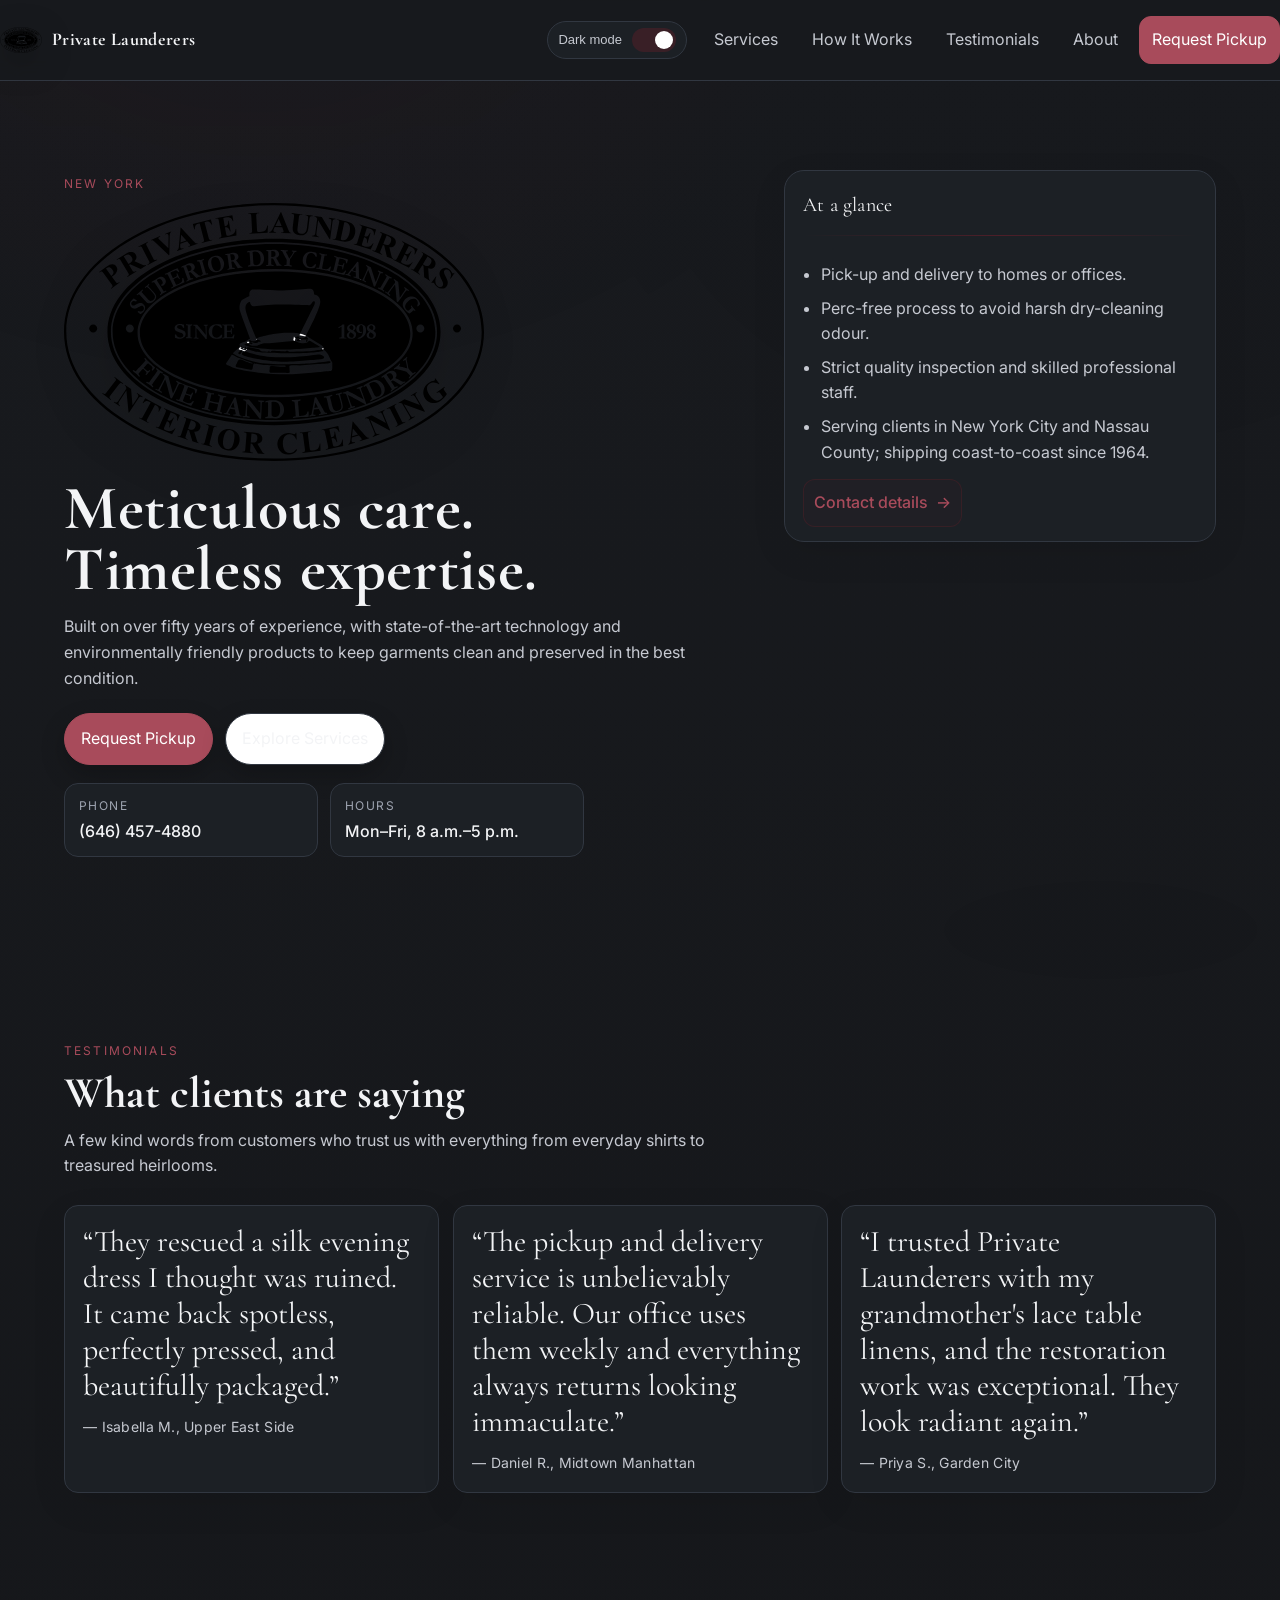
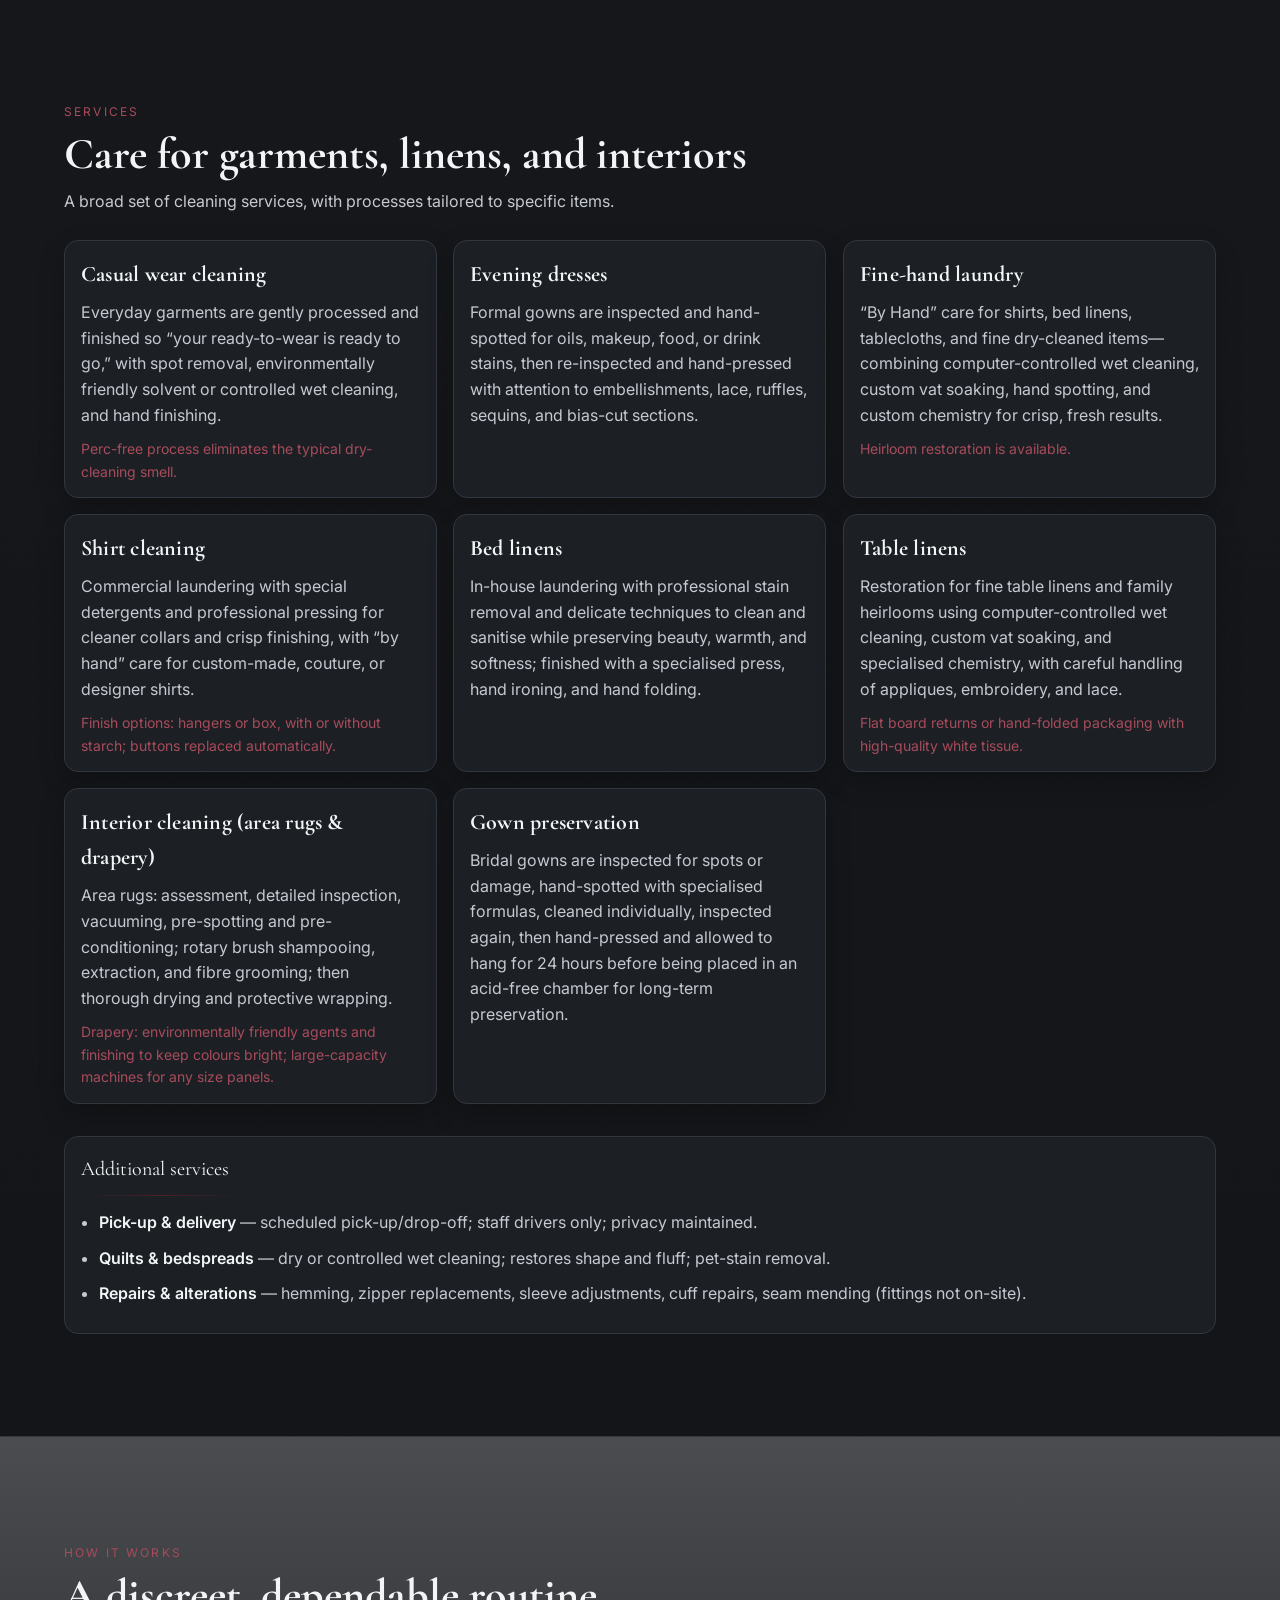
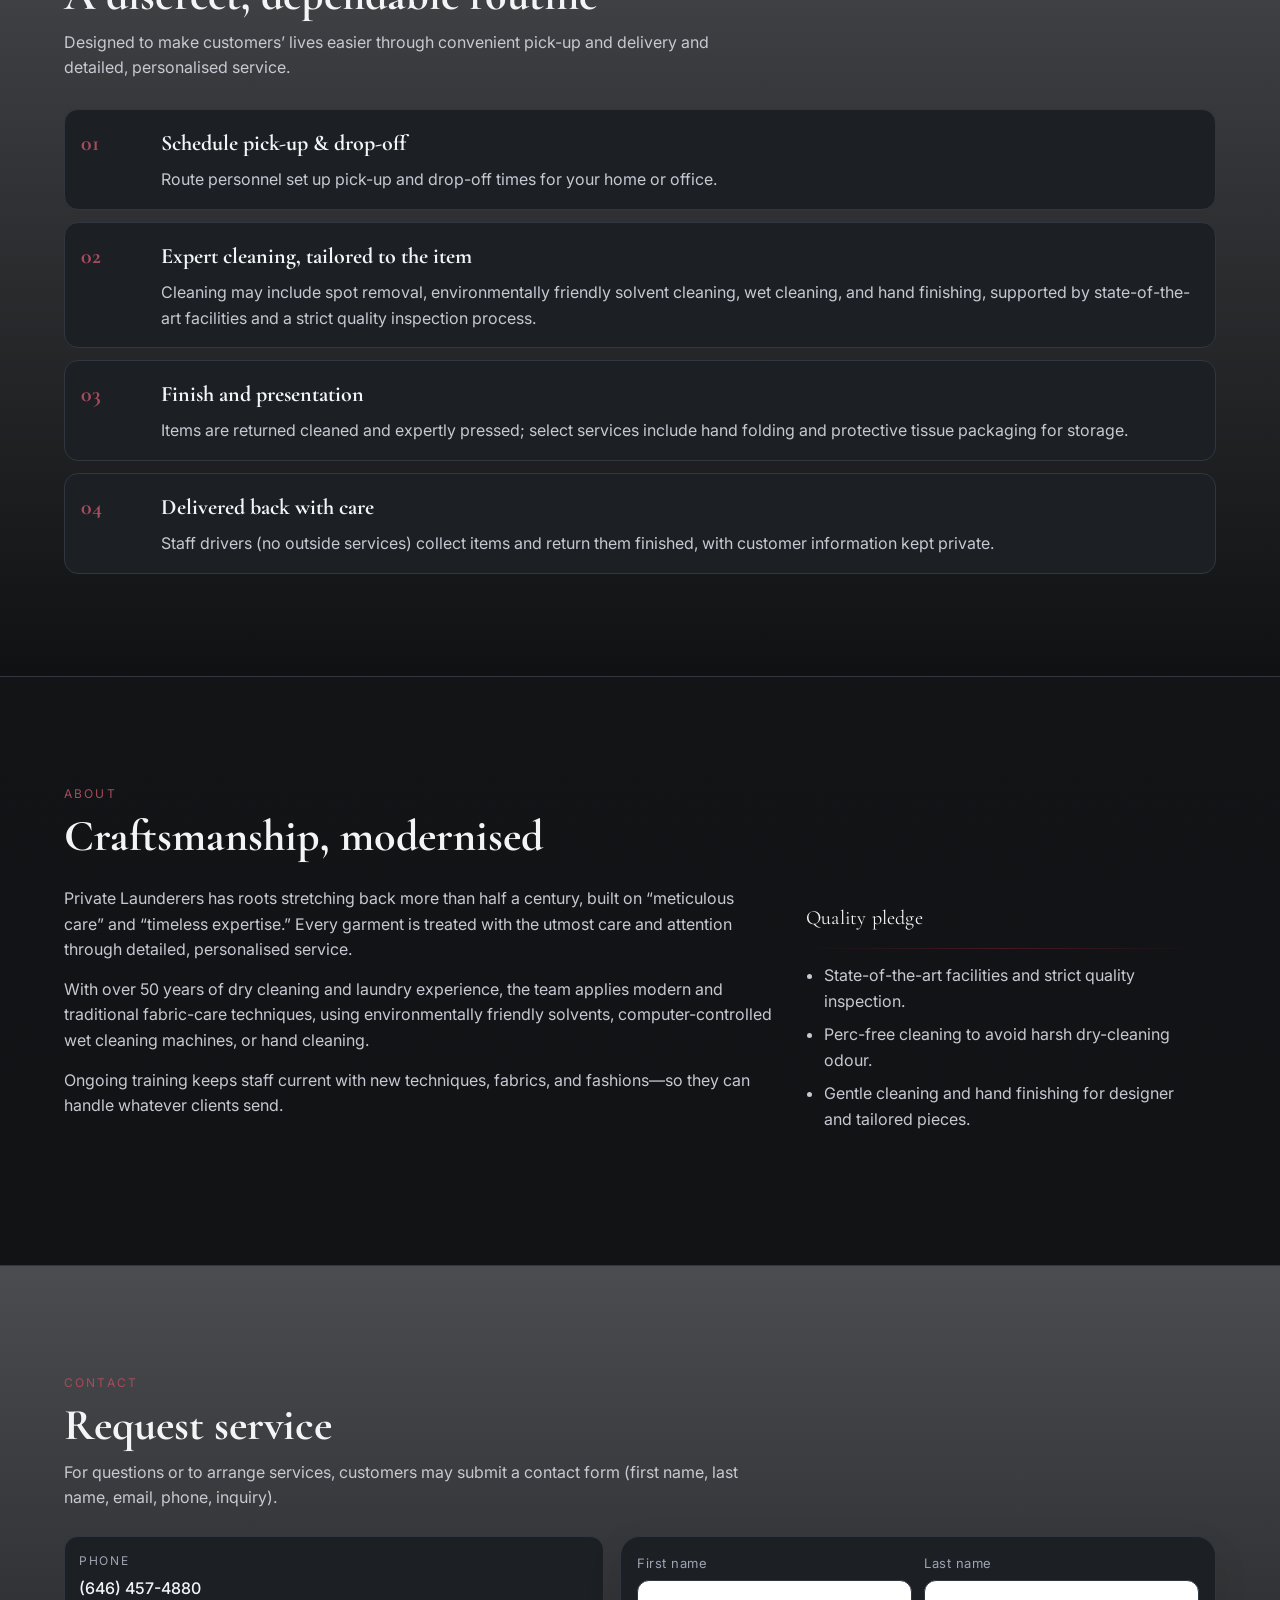
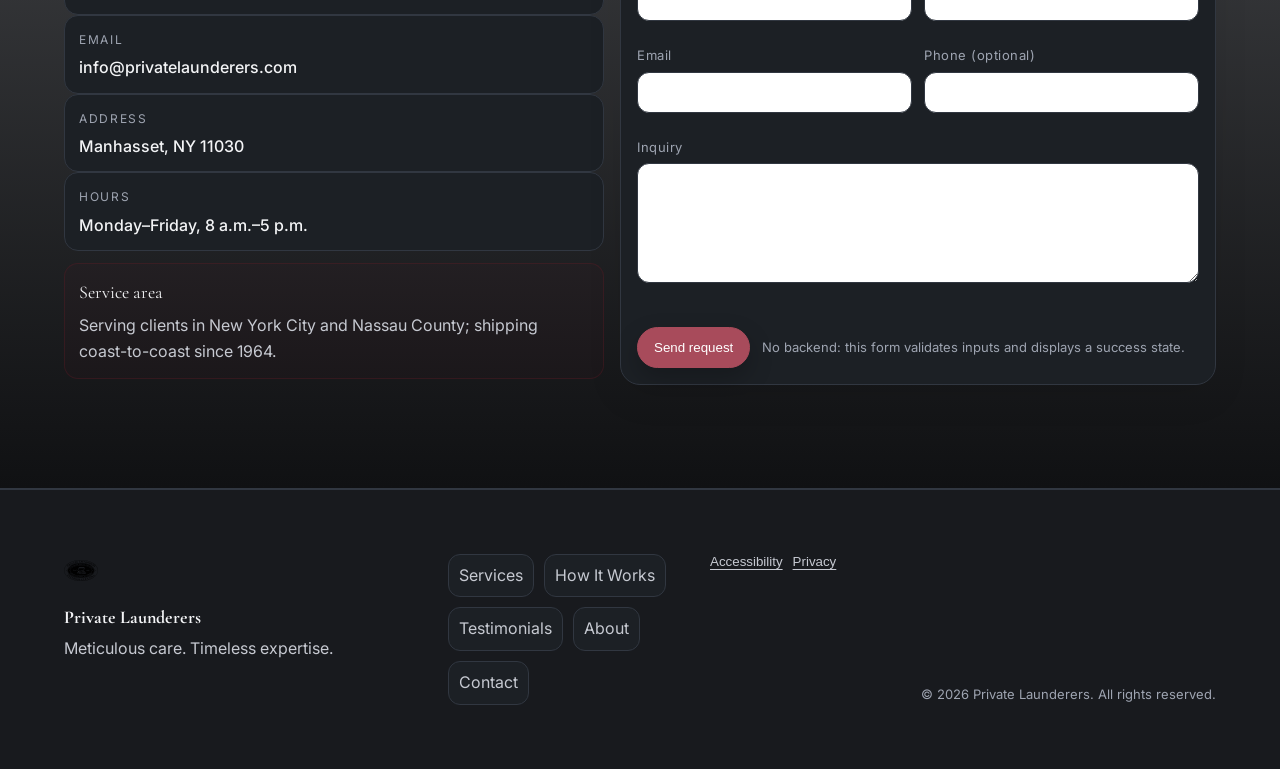
==== commit bcf9c15c: "Add testimonials section with customer quotes" ====
--- a/index.html
+++ b/index.html
@@ -44,6 +44,7 @@
         </button>
         <a class="nav__link" href="#services" data-scroll>Services</a>
         <a class="nav__link" href="#process" data-scroll>How It Works</a>
+        <a class="nav__link" href="#testimonials" data-scroll>Testimonials</a>
         <a class="nav__link" href="#about" data-scroll>About</a>
         <a class="nav__link nav__link--cta" href="#contact" data-scroll>Request Pickup</a>
       </div>
@@ -106,6 +107,36 @@
       </div>
 
       <div class="hero__ornament" aria-hidden="true"></div>
+    </section>
+
+    <!-- TESTIMONIALS -->
+    <section class="section" id="testimonials" aria-label="Testimonials">
+      <div class="container">
+        <header class="section__header reveal">
+          <p class="kicker">Testimonials</p>
+          <h2 class="section__title">What clients are saying</h2>
+          <p class="section__sub">
+            A few kind words from customers who trust us with everything from everyday shirts to treasured heirlooms.
+          </p>
+        </header>
+
+        <div class="testimonials">
+          <article class="testimonial reveal">
+            <p class="testimonial__quote">“They rescued a silk evening dress I thought was ruined. It came back spotless, perfectly pressed, and beautifully packaged.”</p>
+            <p class="testimonial__author">— Isabella M., Upper East Side</p>
+          </article>
+
+          <article class="testimonial reveal">
+            <p class="testimonial__quote">“The pickup and delivery service is unbelievably reliable. Our office uses them weekly and everything always returns looking immaculate.”</p>
+            <p class="testimonial__author">— Daniel R., Midtown Manhattan</p>
+          </article>
+
+          <article class="testimonial reveal">
+            <p class="testimonial__quote">“I trusted Private Launderers with my grandmother's lace table linens, and the restoration work was exceptional. They look radiant again.”</p>
+            <p class="testimonial__author">— Priya S., Garden City</p>
+          </article>
+        </div>
+      </div>
     </section>
 
     <!-- SERVICES -->
@@ -401,6 +432,7 @@
       <div class="footer__links" aria-label="Quick links">
         <a href="#services" data-scroll>Services</a>
         <a href="#process" data-scroll>How It Works</a>
+        <a href="#testimonials" data-scroll>Testimonials</a>
         <a href="#about" data-scroll>About</a>
         <a href="#contact" data-scroll>Contact</a>
       </div>
--- a/styles.css
+++ b/styles.css
@@ -535,6 +535,40 @@
   }
 }
 
+/* Testimonials */
+.testimonials{
+  margin-top: 1.5rem;
+  display: grid;
+  grid-template-columns: 1fr;
+  gap: 14px;
+}
+.testimonial{
+  margin: 0;
+  padding: 18px;
+  border-radius: var(--radius);
+  border: 1px solid var(--line);
+  background: var(--panel);
+  box-shadow: var(--shadow);
+}
+.testimonial__quote{
+  margin: 0;
+  font-family: var(--serif);
+  font-size: clamp(24px, 2.8vw, 30px);
+  line-height: 1.2;
+}
+.testimonial__author{
+  margin: 12px 0 0;
+  color: var(--muted);
+  font-size: 14px;
+  letter-spacing: 0.02em;
+}
+
+@media (min-width: 980px){
+  .testimonials{
+    grid-template-columns: repeat(3, 1fr);
+  }
+}
+
 /* Contact */
 .contact{
   display:grid;
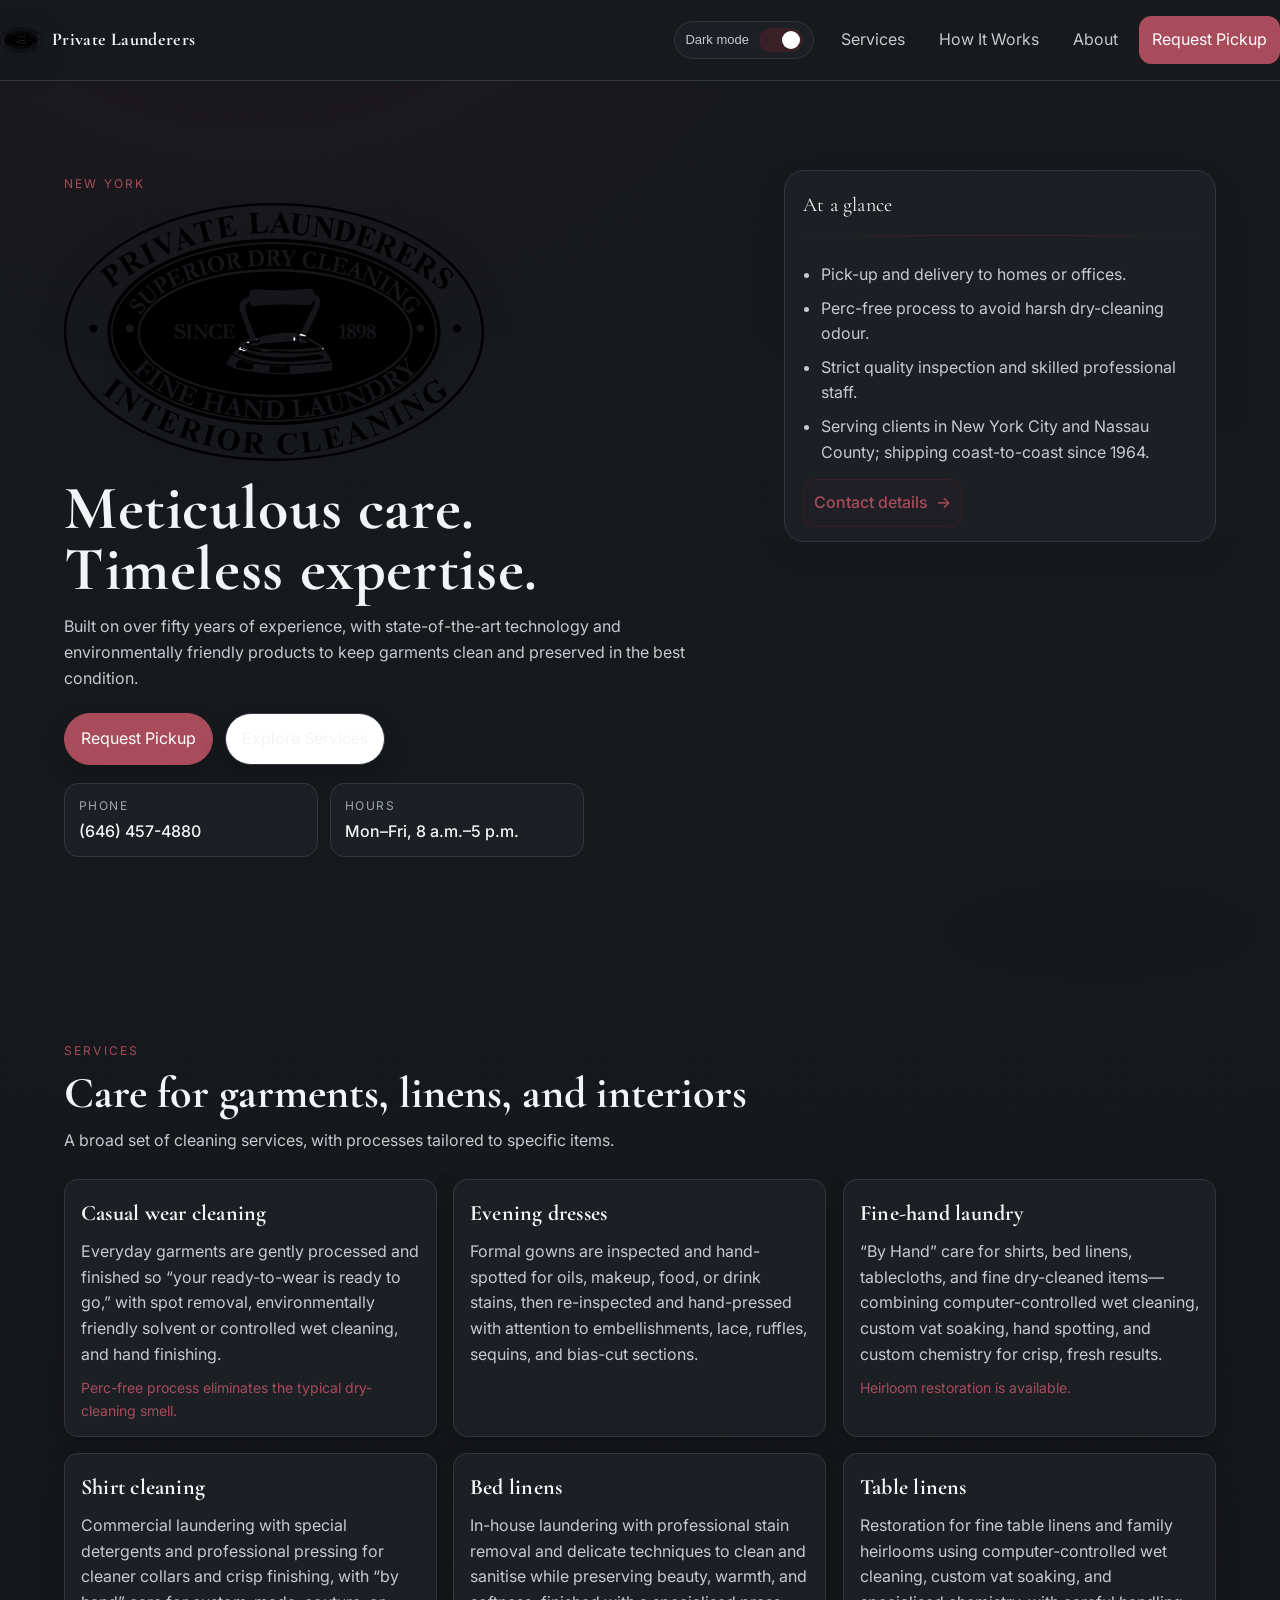
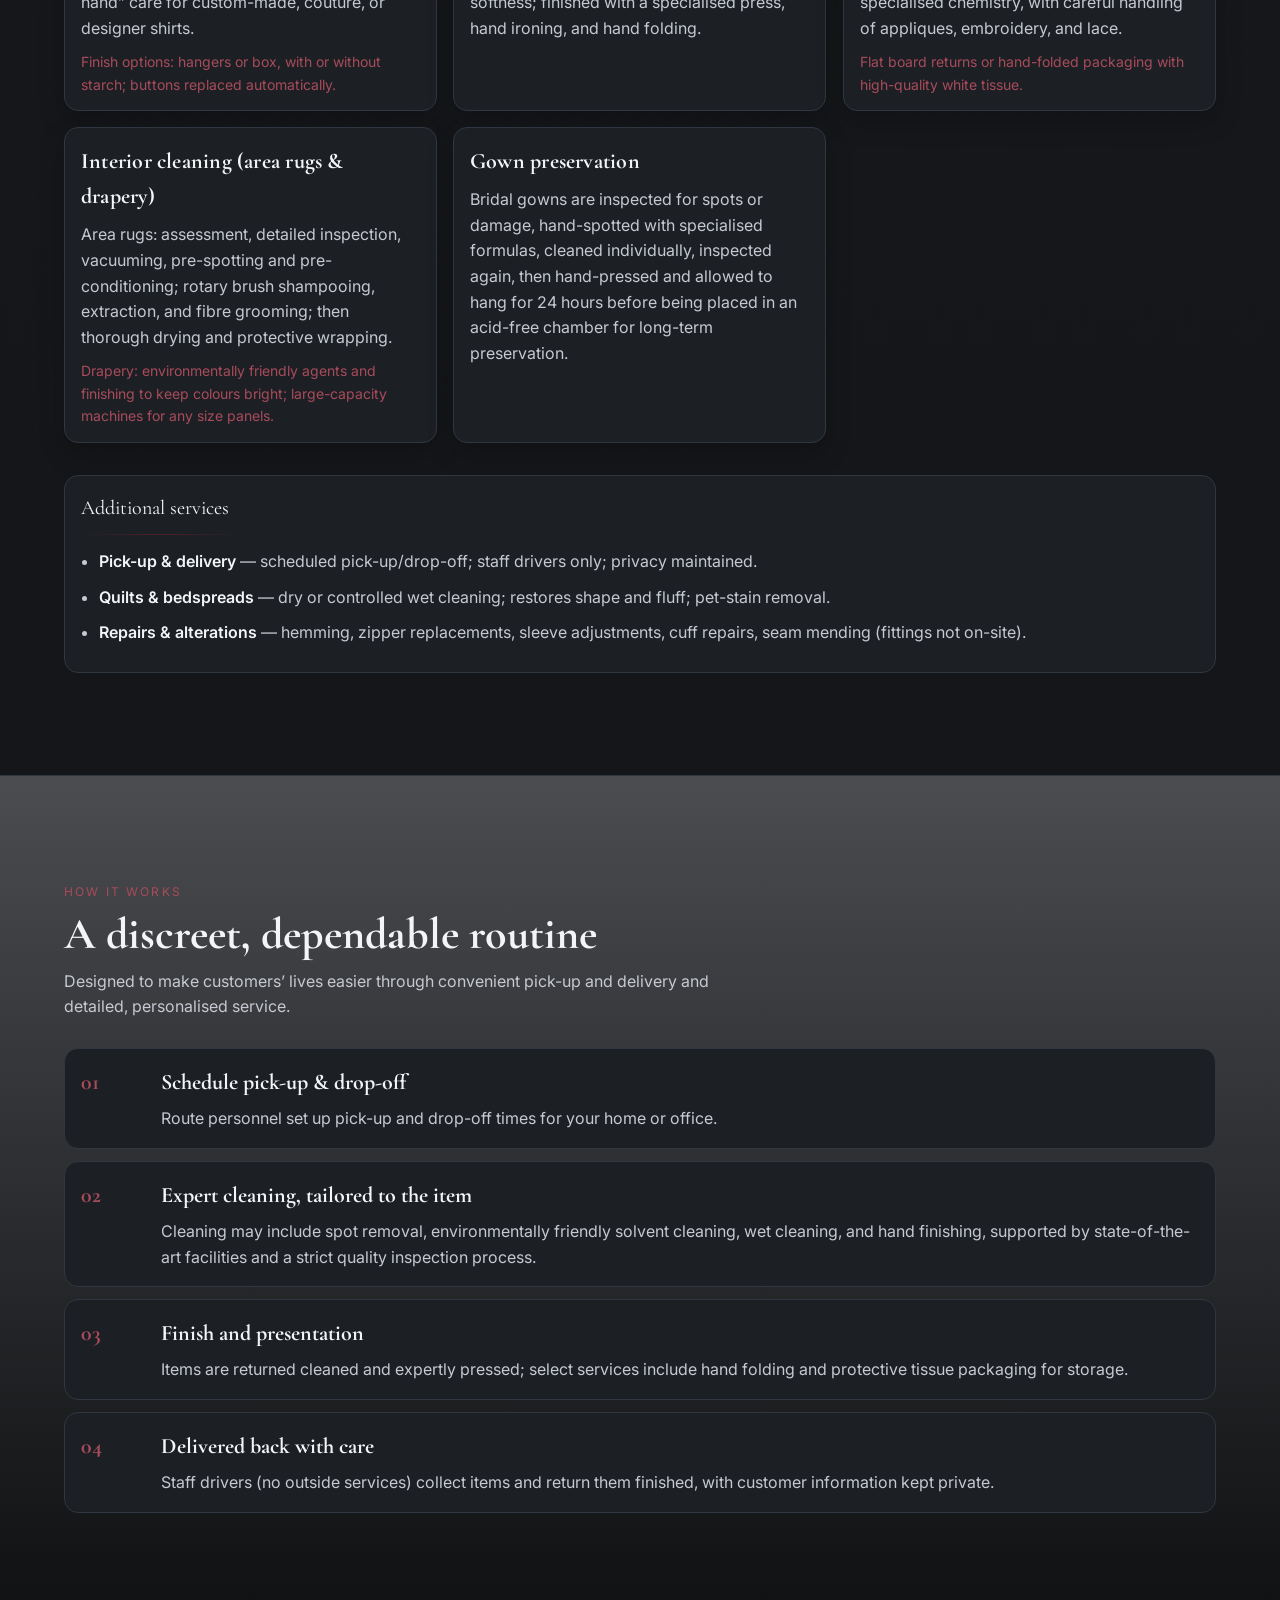
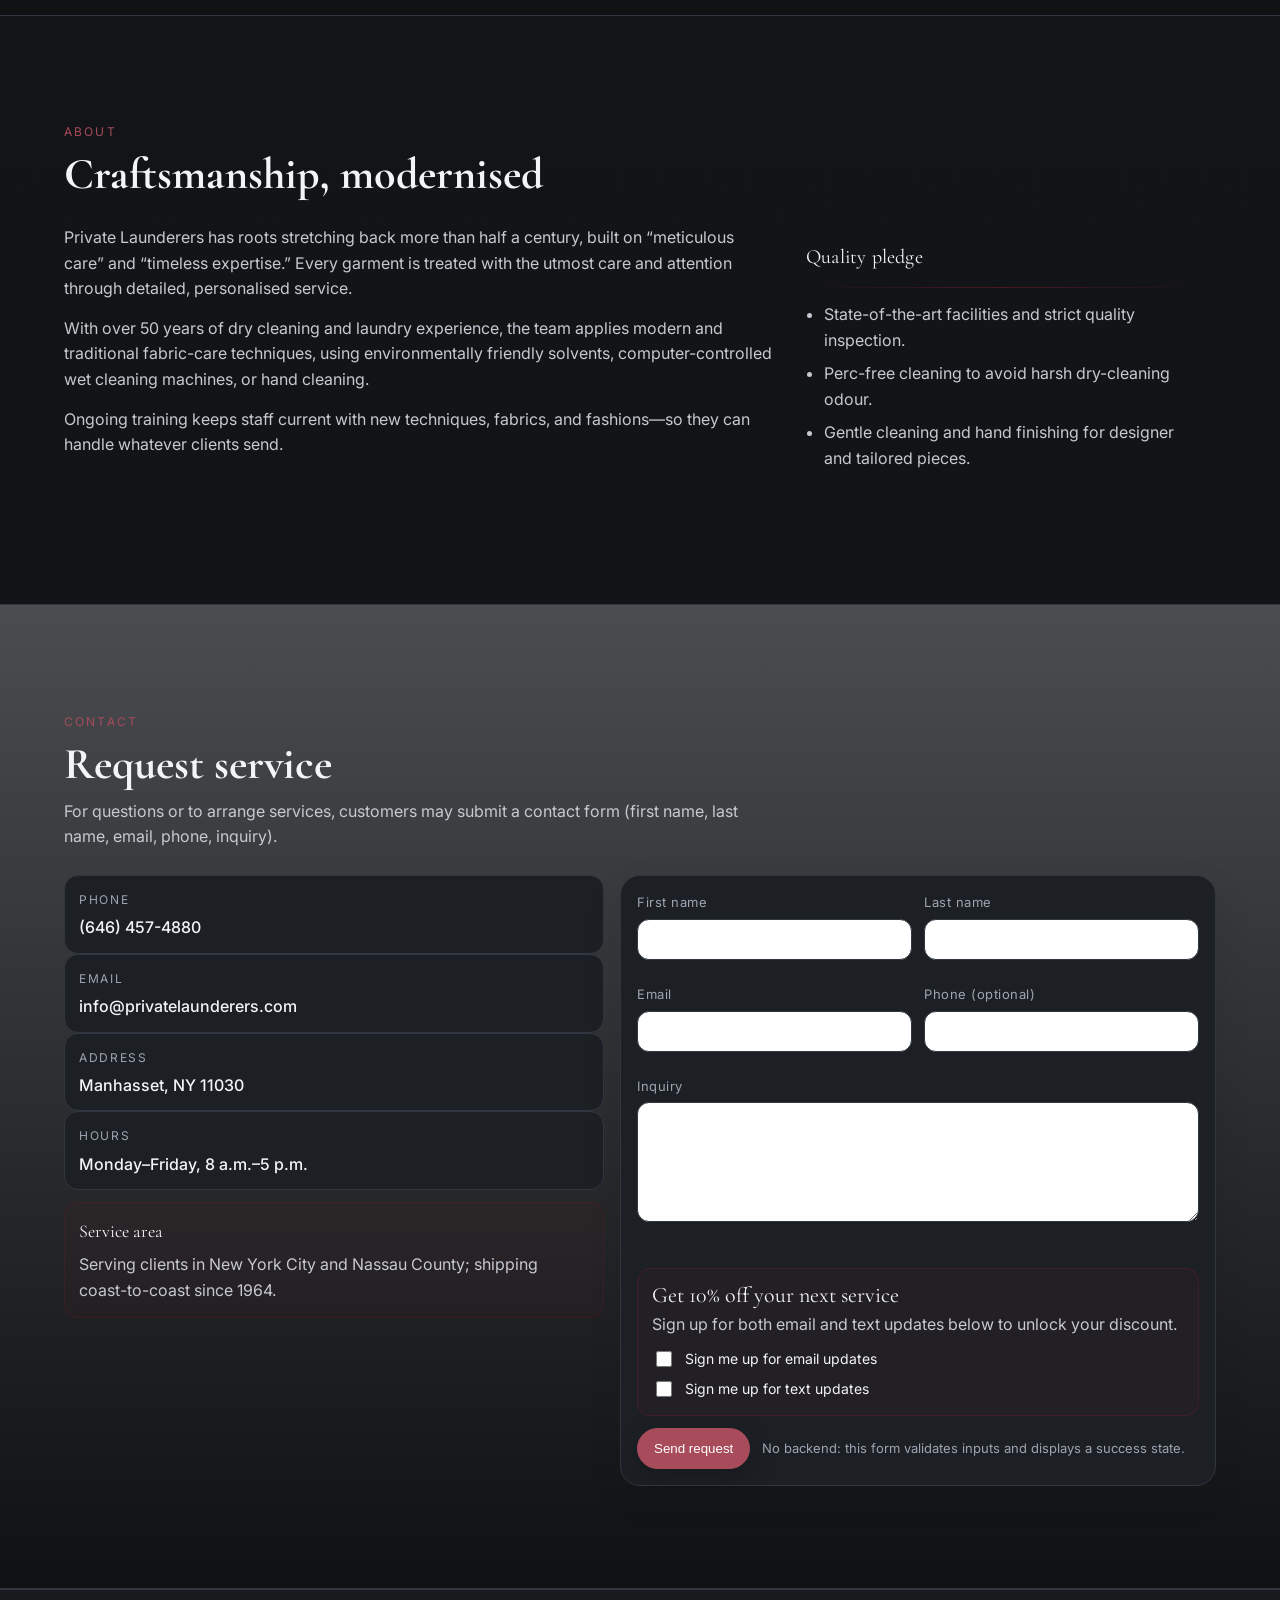
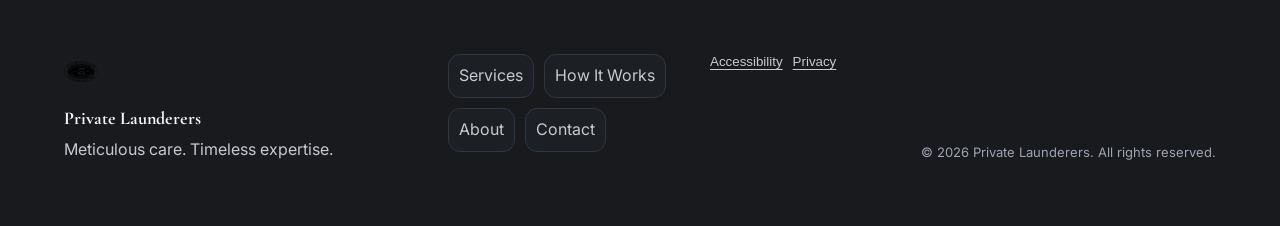
==== commit 1dc8181a: "Add 10% off promo for email and text signup" ====
--- a/index.html
+++ b/index.html
@@ -44,7 +44,6 @@
         </button>
         <a class="nav__link" href="#services" data-scroll>Services</a>
         <a class="nav__link" href="#process" data-scroll>How It Works</a>
-        <a class="nav__link" href="#testimonials" data-scroll>Testimonials</a>
         <a class="nav__link" href="#about" data-scroll>About</a>
         <a class="nav__link nav__link--cta" href="#contact" data-scroll>Request Pickup</a>
       </div>
@@ -109,36 +108,6 @@
       <div class="hero__ornament" aria-hidden="true"></div>
     </section>
 
-    <!-- TESTIMONIALS -->
-    <section class="section" id="testimonials" aria-label="Testimonials">
-      <div class="container">
-        <header class="section__header reveal">
-          <p class="kicker">Testimonials</p>
-          <h2 class="section__title">What clients are saying</h2>
-          <p class="section__sub">
-            A few kind words from customers who trust us with everything from everyday shirts to treasured heirlooms.
-          </p>
-        </header>
-
-        <div class="testimonials">
-          <article class="testimonial reveal">
-            <p class="testimonial__quote">“They rescued a silk evening dress I thought was ruined. It came back spotless, perfectly pressed, and beautifully packaged.”</p>
-            <p class="testimonial__author">— Isabella M., Upper East Side</p>
-          </article>
-
-          <article class="testimonial reveal">
-            <p class="testimonial__quote">“The pickup and delivery service is unbelievably reliable. Our office uses them weekly and everything always returns looking immaculate.”</p>
-            <p class="testimonial__author">— Daniel R., Midtown Manhattan</p>
-          </article>
-
-          <article class="testimonial reveal">
-            <p class="testimonial__quote">“I trusted Private Launderers with my grandmother's lace table linens, and the restoration work was exceptional. They look radiant again.”</p>
-            <p class="testimonial__author">— Priya S., Garden City</p>
-          </article>
-        </div>
-      </div>
-    </section>
-
     <!-- SERVICES -->
     <section class="section" id="services" aria-label="Services">
       <div class="container">
@@ -402,6 +371,22 @@
                 <p class="field__error" aria-live="polite"></p>
               </div>
 
+              <div class="promo-callout" aria-label="Promotional offer">
+                <p class="promo-callout__title">Get 10% off your next service</p>
+                <p class="promo-callout__body">Sign up for both email and text updates below to unlock your discount.</p>
+
+                <div class="signup-options" role="group" aria-label="Marketing signup options">
+                  <label class="signup-option" for="emailSignup">
+                    <input id="emailSignup" name="emailSignup" type="checkbox" />
+                    <span>Sign me up for email updates</span>
+                  </label>
+                  <label class="signup-option" for="textSignup">
+                    <input id="textSignup" name="textSignup" type="checkbox" />
+                    <span>Sign me up for text updates</span>
+                  </label>
+                </div>
+              </div>
+
               <div class="form__actions">
                 <button class="btn btn--primary" type="submit">Send request</button>
                 <p class="form__hint">No backend: this form validates inputs and displays a success state.</p>
@@ -410,7 +395,7 @@
               <div class="form__success" id="formSuccess" role="status" aria-live="polite" hidden>
                 <div class="success">
                   <p class="success__title">Request received</p>
-                  <p class="success__body">Thank you. Your message is ready to be sent—please call or email to complete scheduling.</p>
+                  <p class="success__body" id="successMessage">Thank you. Your message is ready to be sent—please call or email to complete scheduling.</p>
                 </div>
               </div>
             </form>
@@ -432,7 +417,6 @@
       <div class="footer__links" aria-label="Quick links">
         <a href="#services" data-scroll>Services</a>
         <a href="#process" data-scroll>How It Works</a>
-        <a href="#testimonials" data-scroll>Testimonials</a>
         <a href="#about" data-scroll>About</a>
         <a href="#contact" data-scroll>Contact</a>
       </div>
--- a/styles.css
+++ b/styles.css
@@ -535,40 +535,6 @@
   }
 }
 
-/* Testimonials */
-.testimonials{
-  margin-top: 1.5rem;
-  display: grid;
-  grid-template-columns: 1fr;
-  gap: 14px;
-}
-.testimonial{
-  margin: 0;
-  padding: 18px;
-  border-radius: var(--radius);
-  border: 1px solid var(--line);
-  background: var(--panel);
-  box-shadow: var(--shadow);
-}
-.testimonial__quote{
-  margin: 0;
-  font-family: var(--serif);
-  font-size: clamp(24px, 2.8vw, 30px);
-  line-height: 1.2;
-}
-.testimonial__author{
-  margin: 12px 0 0;
-  color: var(--muted);
-  font-size: 14px;
-  letter-spacing: 0.02em;
-}
-
-@media (min-width: 980px){
-  .testimonials{
-    grid-template-columns: repeat(3, 1fr);
-  }
-}
-
 /* Contact */
 .contact{
   display:grid;
@@ -650,6 +616,39 @@
 .field.is-invalid input,
 .field.is-invalid textarea{
   border-color: rgba(255,146,146,0.65);
+}
+.promo-callout{
+  margin-top: 14px;
+  padding: 14px;
+  border-radius: var(--radius);
+  border: 1px solid rgba(111,29,42,0.38);
+  background: rgba(111,29,42,0.08);
+}
+.promo-callout__title{
+  margin: 0 0 4px;
+  font-family: var(--serif);
+  font-size: 22px;
+  line-height: 1.15;
+}
+.promo-callout__body{
+  margin: 0 0 10px;
+  color: var(--muted);
+}
+.signup-options{
+  display: grid;
+  gap: 8px;
+}
+.signup-option{
+  display: flex;
+  align-items: center;
+  gap: 10px;
+  color: var(--text);
+  font-size: 14px;
+}
+.signup-option input{
+  width: 16px;
+  height: 16px;
+  accent-color: var(--accent);
 }
 .form__actions{
   margin-top: 12px;
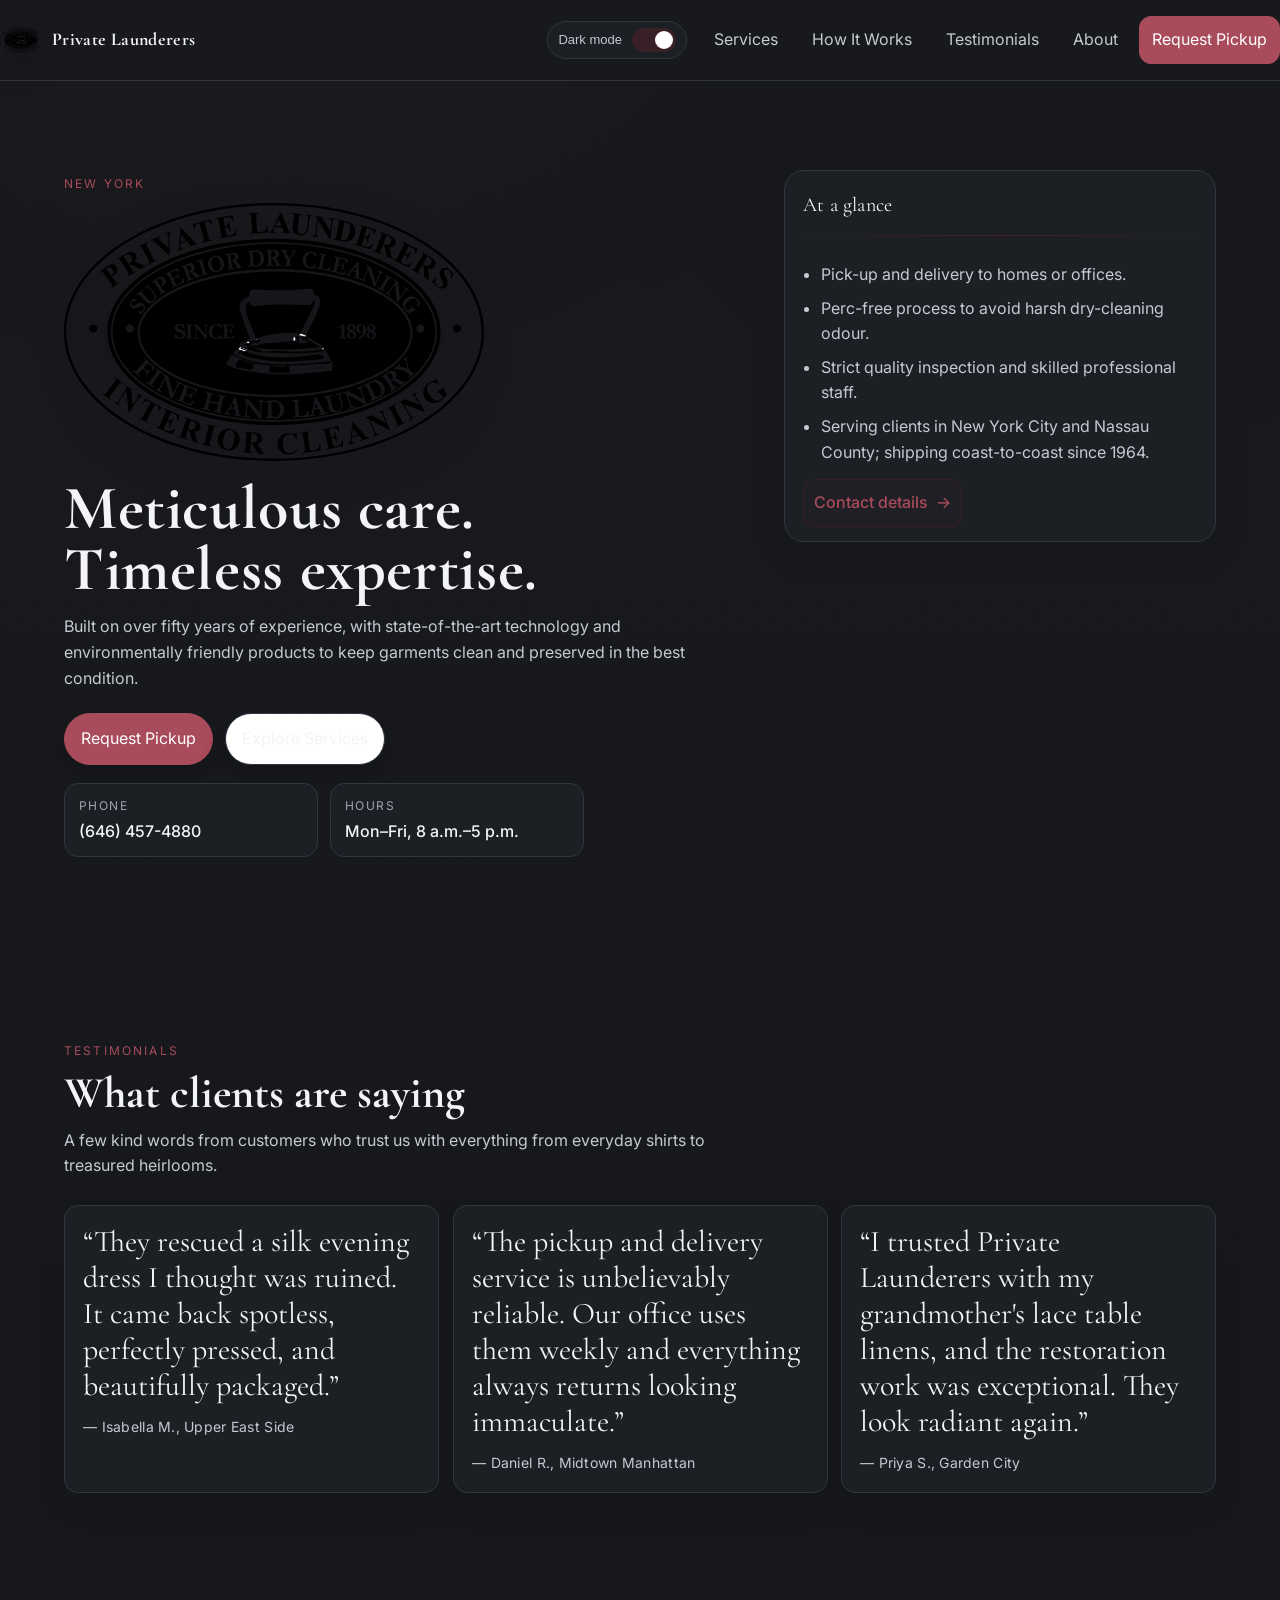
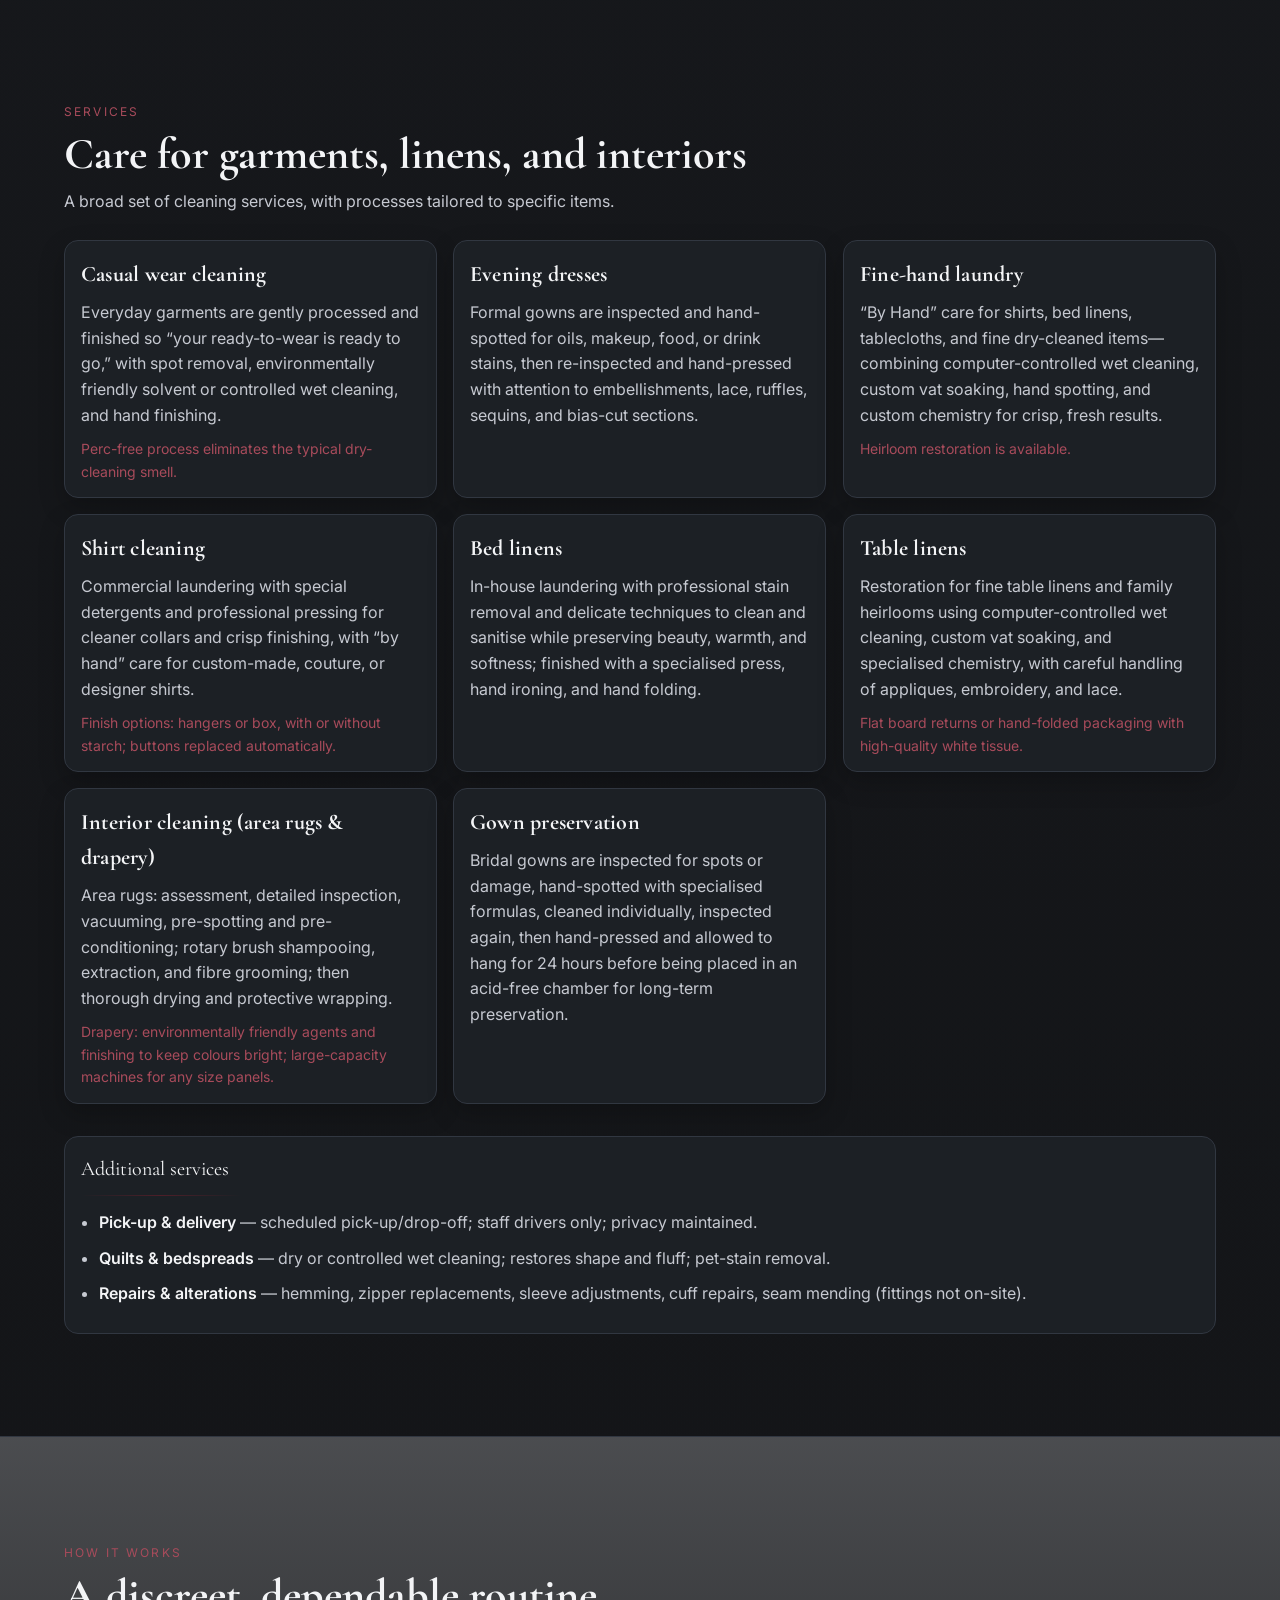
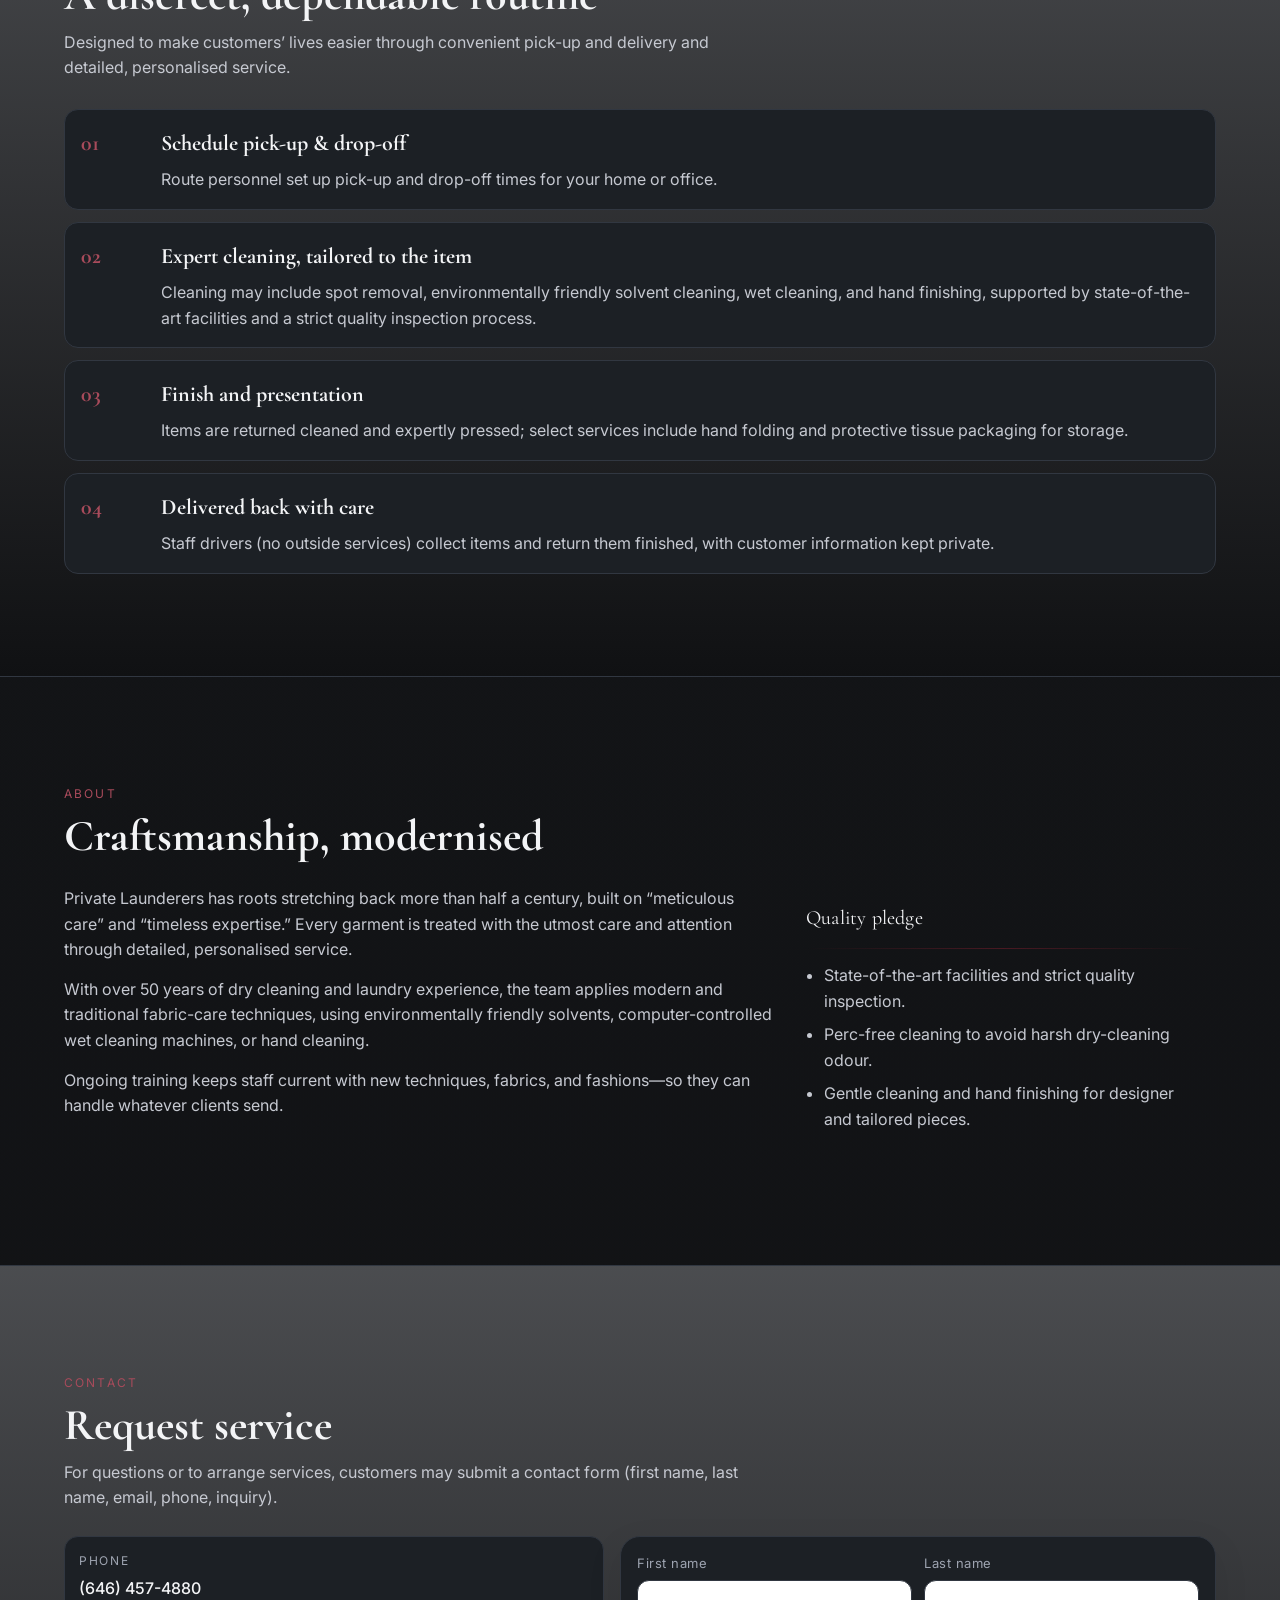
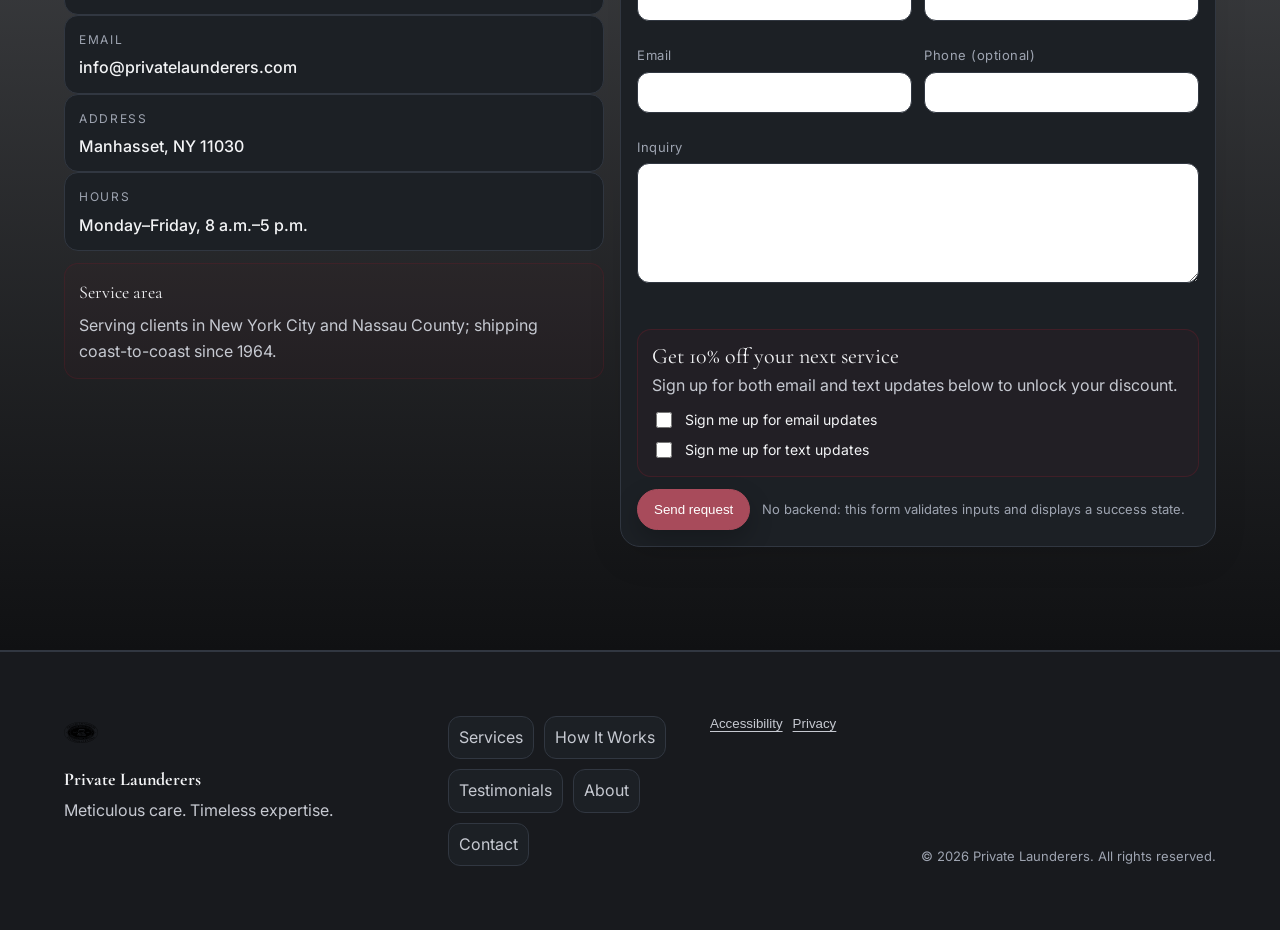
==== commit a5af7d33: "Merge pull request #5 from clejcode/codex/add-email-and-text-signup-promotion Add 10% off promo to c" ====
--- a/index.html
+++ b/index.html
@@ -44,6 +44,7 @@
         </button>
         <a class="nav__link" href="#services" data-scroll>Services</a>
         <a class="nav__link" href="#process" data-scroll>How It Works</a>
+        <a class="nav__link" href="#testimonials" data-scroll>Testimonials</a>
         <a class="nav__link" href="#about" data-scroll>About</a>
         <a class="nav__link nav__link--cta" href="#contact" data-scroll>Request Pickup</a>
       </div>
@@ -108,6 +109,36 @@
       <div class="hero__ornament" aria-hidden="true"></div>
     </section>
 
+    <!-- TESTIMONIALS -->
+    <section class="section" id="testimonials" aria-label="Testimonials">
+      <div class="container">
+        <header class="section__header reveal">
+          <p class="kicker">Testimonials</p>
+          <h2 class="section__title">What clients are saying</h2>
+          <p class="section__sub">
+            A few kind words from customers who trust us with everything from everyday shirts to treasured heirlooms.
+          </p>
+        </header>
+
+        <div class="testimonials">
+          <article class="testimonial reveal">
+            <p class="testimonial__quote">“They rescued a silk evening dress I thought was ruined. It came back spotless, perfectly pressed, and beautifully packaged.”</p>
+            <p class="testimonial__author">— Isabella M., Upper East Side</p>
+          </article>
+
+          <article class="testimonial reveal">
+            <p class="testimonial__quote">“The pickup and delivery service is unbelievably reliable. Our office uses them weekly and everything always returns looking immaculate.”</p>
+            <p class="testimonial__author">— Daniel R., Midtown Manhattan</p>
+          </article>
+
+          <article class="testimonial reveal">
+            <p class="testimonial__quote">“I trusted Private Launderers with my grandmother's lace table linens, and the restoration work was exceptional. They look radiant again.”</p>
+            <p class="testimonial__author">— Priya S., Garden City</p>
+          </article>
+        </div>
+      </div>
+    </section>
+
     <!-- SERVICES -->
     <section class="section" id="services" aria-label="Services">
       <div class="container">
@@ -417,6 +448,7 @@
       <div class="footer__links" aria-label="Quick links">
         <a href="#services" data-scroll>Services</a>
         <a href="#process" data-scroll>How It Works</a>
+        <a href="#testimonials" data-scroll>Testimonials</a>
         <a href="#about" data-scroll>About</a>
         <a href="#contact" data-scroll>Contact</a>
       </div>
--- a/styles.css
+++ b/styles.css
@@ -535,6 +535,40 @@
   }
 }
 
+/* Testimonials */
+.testimonials{
+  margin-top: 1.5rem;
+  display: grid;
+  grid-template-columns: 1fr;
+  gap: 14px;
+}
+.testimonial{
+  margin: 0;
+  padding: 18px;
+  border-radius: var(--radius);
+  border: 1px solid var(--line);
+  background: var(--panel);
+  box-shadow: var(--shadow);
+}
+.testimonial__quote{
+  margin: 0;
+  font-family: var(--serif);
+  font-size: clamp(24px, 2.8vw, 30px);
+  line-height: 1.2;
+}
+.testimonial__author{
+  margin: 12px 0 0;
+  color: var(--muted);
+  font-size: 14px;
+  letter-spacing: 0.02em;
+}
+
+@media (min-width: 980px){
+  .testimonials{
+    grid-template-columns: repeat(3, 1fr);
+  }
+}
+
 /* Contact */
 .contact{
   display:grid;
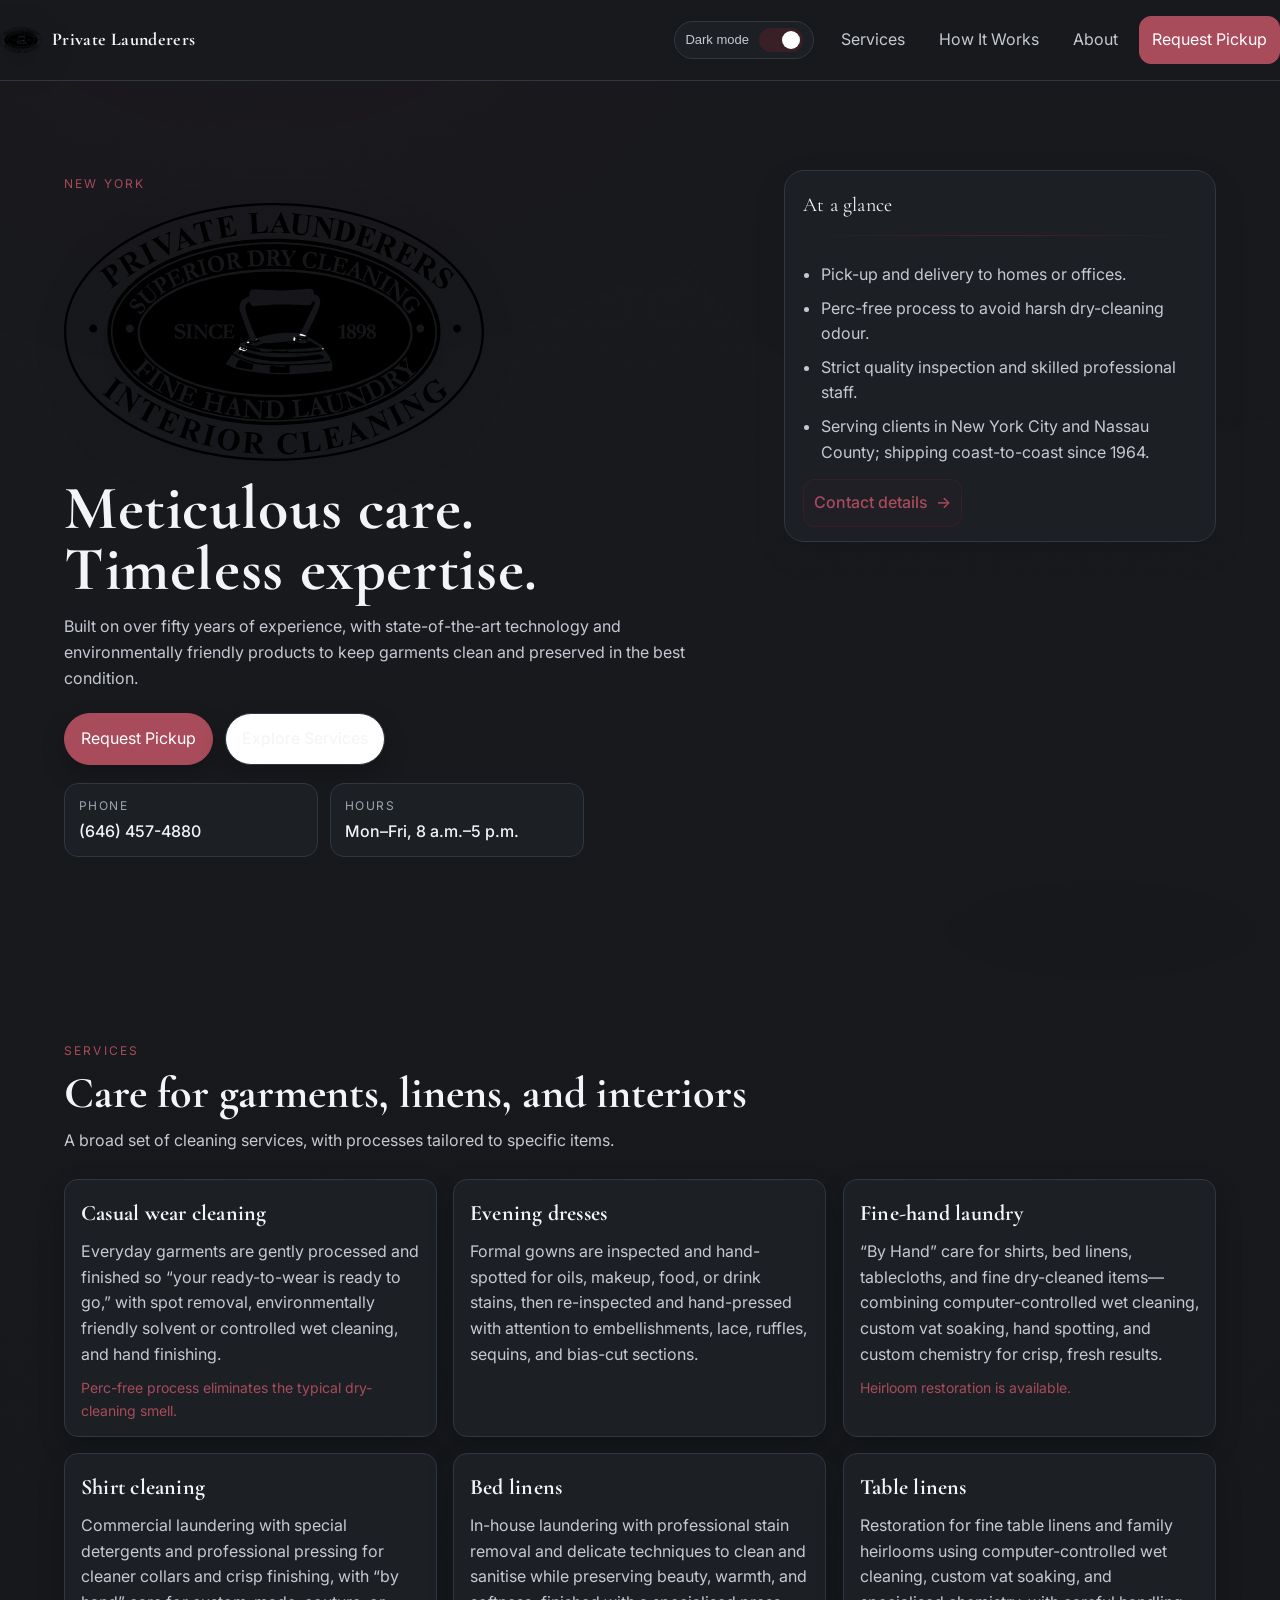
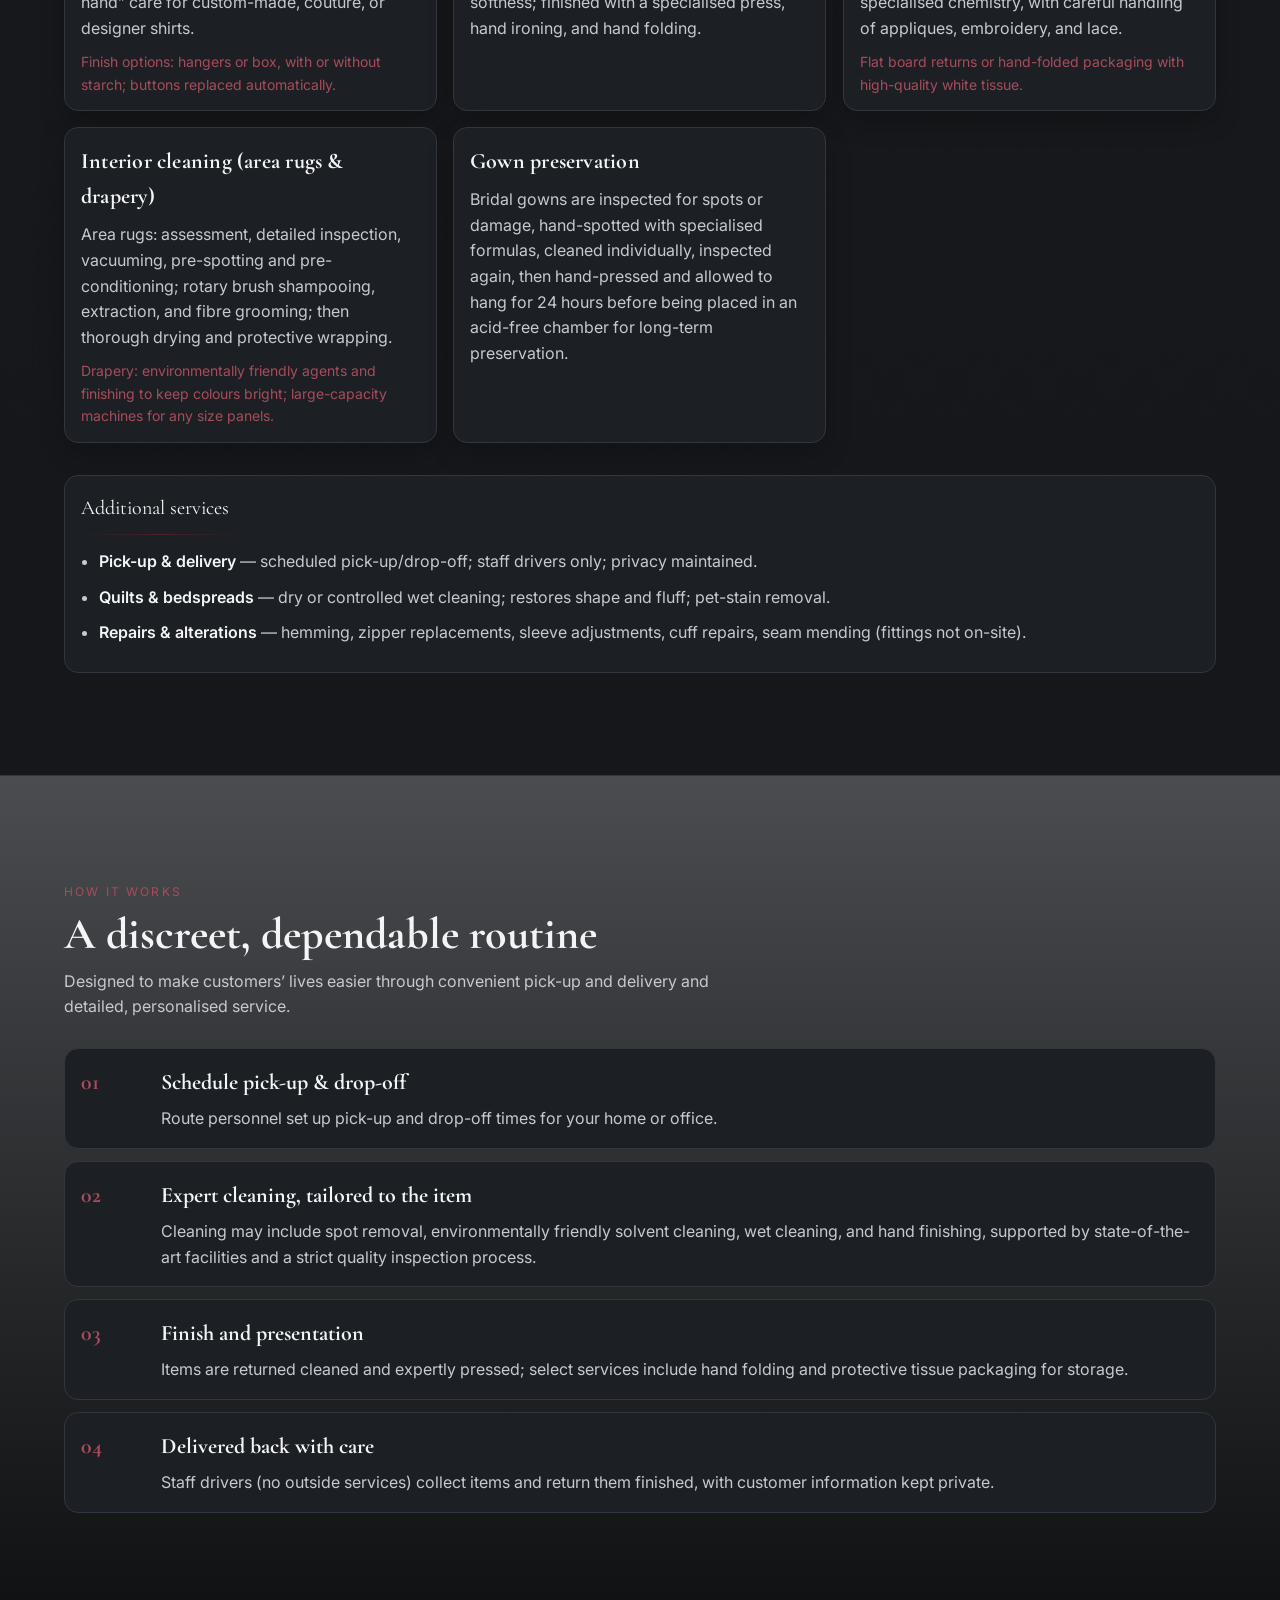
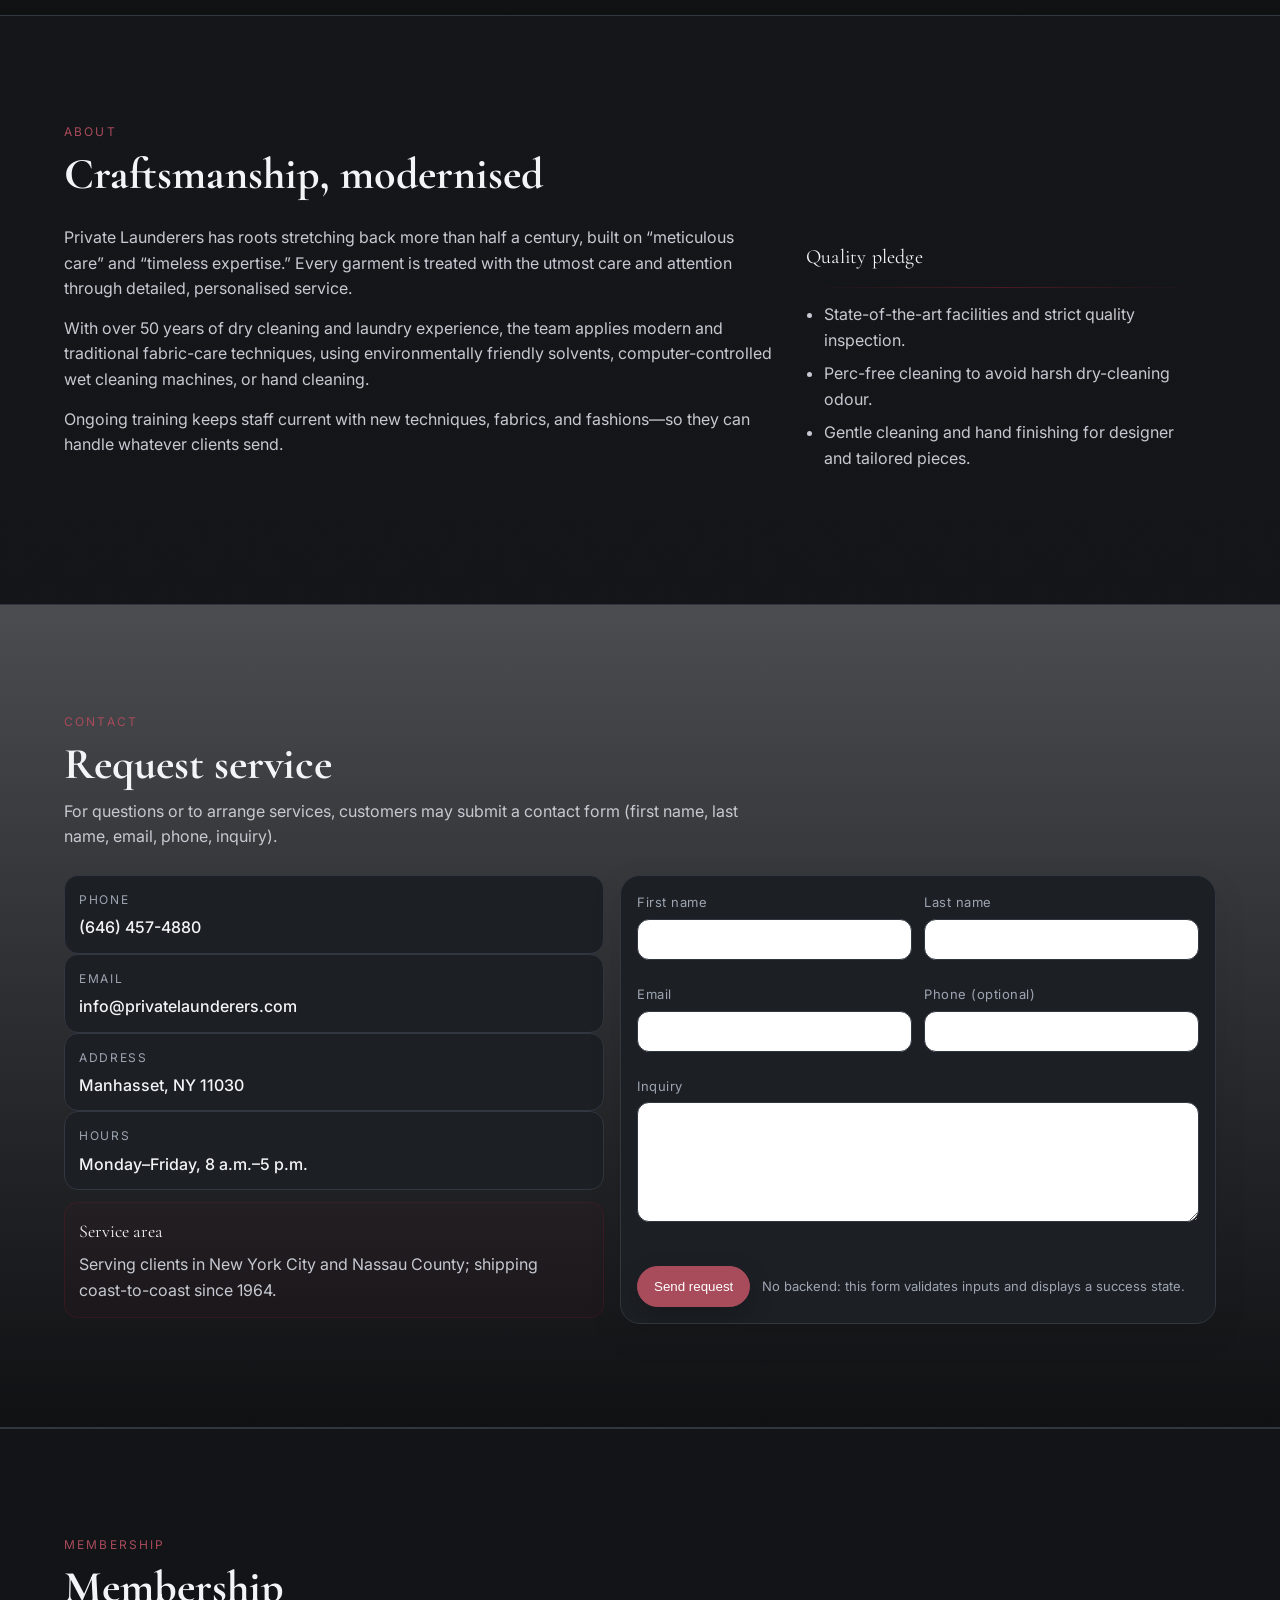
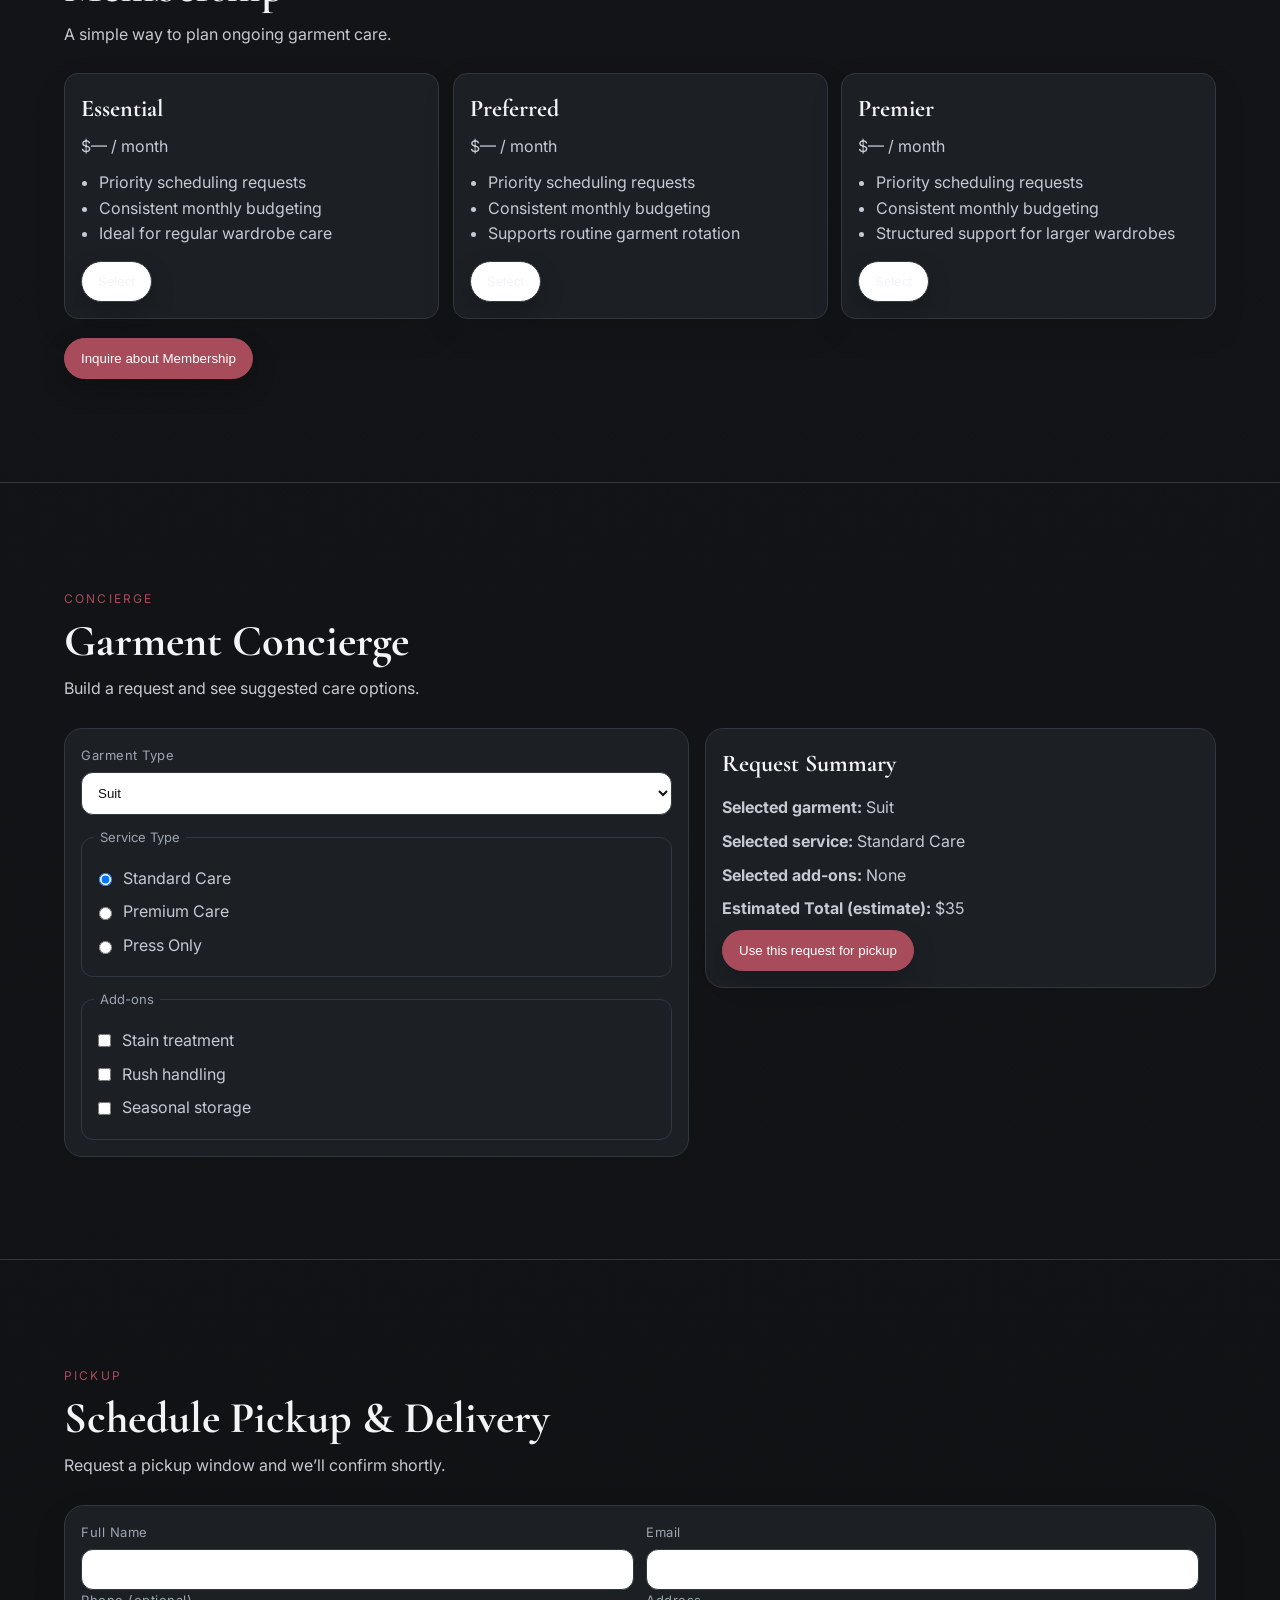
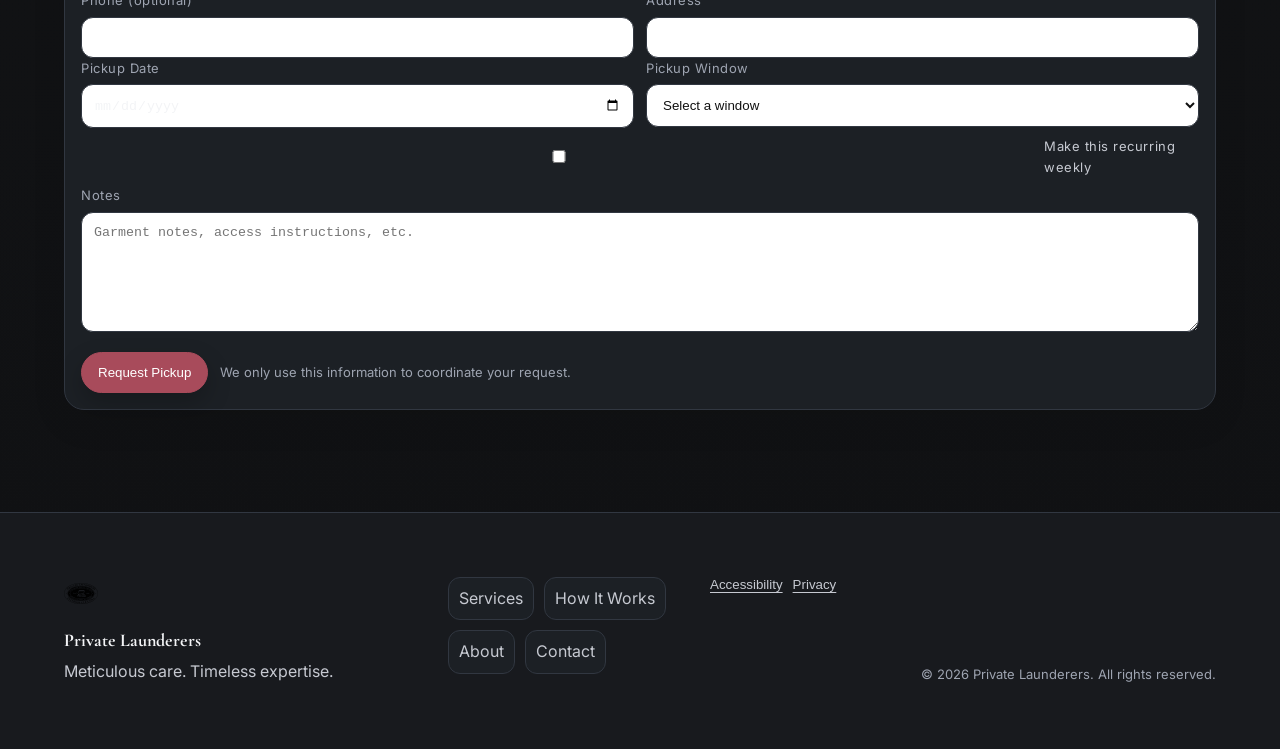
==== commit dddbabeb: "Add membership, concierge, and schedule conversion sections" ====
--- a/index.html
+++ b/index.html
@@ -44,7 +44,6 @@
         </button>
         <a class="nav__link" href="#services" data-scroll>Services</a>
         <a class="nav__link" href="#process" data-scroll>How It Works</a>
-        <a class="nav__link" href="#testimonials" data-scroll>Testimonials</a>
         <a class="nav__link" href="#about" data-scroll>About</a>
         <a class="nav__link nav__link--cta" href="#contact" data-scroll>Request Pickup</a>
       </div>
@@ -107,36 +106,6 @@
       </div>
 
       <div class="hero__ornament" aria-hidden="true"></div>
-    </section>
-
-    <!-- TESTIMONIALS -->
-    <section class="section" id="testimonials" aria-label="Testimonials">
-      <div class="container">
-        <header class="section__header reveal">
-          <p class="kicker">Testimonials</p>
-          <h2 class="section__title">What clients are saying</h2>
-          <p class="section__sub">
-            A few kind words from customers who trust us with everything from everyday shirts to treasured heirlooms.
-          </p>
-        </header>
-
-        <div class="testimonials">
-          <article class="testimonial reveal">
-            <p class="testimonial__quote">“They rescued a silk evening dress I thought was ruined. It came back spotless, perfectly pressed, and beautifully packaged.”</p>
-            <p class="testimonial__author">— Isabella M., Upper East Side</p>
-          </article>
-
-          <article class="testimonial reveal">
-            <p class="testimonial__quote">“The pickup and delivery service is unbelievably reliable. Our office uses them weekly and everything always returns looking immaculate.”</p>
-            <p class="testimonial__author">— Daniel R., Midtown Manhattan</p>
-          </article>
-
-          <article class="testimonial reveal">
-            <p class="testimonial__quote">“I trusted Private Launderers with my grandmother's lace table linens, and the restoration work was exceptional. They look radiant again.”</p>
-            <p class="testimonial__author">— Priya S., Garden City</p>
-          </article>
-        </div>
-      </div>
     </section>
 
     <!-- SERVICES -->
@@ -402,22 +371,6 @@
                 <p class="field__error" aria-live="polite"></p>
               </div>
 
-              <div class="promo-callout" aria-label="Promotional offer">
-                <p class="promo-callout__title">Get 10% off your next service</p>
-                <p class="promo-callout__body">Sign up for both email and text updates below to unlock your discount.</p>
-
-                <div class="signup-options" role="group" aria-label="Marketing signup options">
-                  <label class="signup-option" for="emailSignup">
-                    <input id="emailSignup" name="emailSignup" type="checkbox" />
-                    <span>Sign me up for email updates</span>
-                  </label>
-                  <label class="signup-option" for="textSignup">
-                    <input id="textSignup" name="textSignup" type="checkbox" />
-                    <span>Sign me up for text updates</span>
-                  </label>
-                </div>
-              </div>
-
               <div class="form__actions">
                 <button class="btn btn--primary" type="submit">Send request</button>
                 <p class="form__hint">No backend: this form validates inputs and displays a success state.</p>
@@ -426,7 +379,7 @@
               <div class="form__success" id="formSuccess" role="status" aria-live="polite" hidden>
                 <div class="success">
                   <p class="success__title">Request received</p>
-                  <p class="success__body" id="successMessage">Thank you. Your message is ready to be sent—please call or email to complete scheduling.</p>
+                  <p class="success__body">Thank you. Your message is ready to be sent—please call or email to complete scheduling.</p>
                 </div>
               </div>
             </form>
@@ -435,6 +388,172 @@
 
       </div>
     </section>
+
+    <!-- MEMBERSHIP -->
+    <section id="membership" class="section section--membership" aria-label="Membership">
+      <div class="container">
+        <header class="section__header reveal">
+          <p class="kicker">Membership</p>
+          <h2 class="section__title">Membership</h2>
+          <p class="section__sub">A simple way to plan ongoing garment care.</p>
+        </header>
+
+        <div class="membership-cards" role="list" aria-label="Membership plans">
+          <article class="membership-card reveal" role="listitem" data-plan="Essential">
+            <h3 class="membership-card__title">Essential</h3>
+            <p class="membership-card__price">$— / month</p>
+            <ul class="membership-card__benefits">
+              <li>Priority scheduling requests</li>
+              <li>Consistent monthly budgeting</li>
+              <li>Ideal for regular wardrobe care</li>
+            </ul>
+            <button class="btn btn--ghost membership-card__select" type="button" data-membership-select="Essential">Select</button>
+          </article>
+
+          <article class="membership-card reveal" role="listitem" data-plan="Preferred">
+            <h3 class="membership-card__title">Preferred</h3>
+            <p class="membership-card__price">$— / month</p>
+            <ul class="membership-card__benefits">
+              <li>Priority scheduling requests</li>
+              <li>Consistent monthly budgeting</li>
+              <li>Supports routine garment rotation</li>
+            </ul>
+            <button class="btn btn--ghost membership-card__select" type="button" data-membership-select="Preferred">Select</button>
+          </article>
+
+          <article class="membership-card reveal" role="listitem" data-plan="Premier">
+            <h3 class="membership-card__title">Premier</h3>
+            <p class="membership-card__price">$— / month</p>
+            <ul class="membership-card__benefits">
+              <li>Priority scheduling requests</li>
+              <li>Consistent monthly budgeting</li>
+              <li>Structured support for larger wardrobes</li>
+            </ul>
+            <button class="btn btn--ghost membership-card__select" type="button" data-membership-select="Premier">Select</button>
+          </article>
+        </div>
+
+        <div class="membership-actions reveal">
+          <button id="membershipInquire" class="btn btn--primary" type="button">Inquire about Membership</button>
+        </div>
+      </div>
+    </section>
+
+    <!-- GARMENT CONCIERGE -->
+    <section id="concierge" class="section section--concierge" aria-label="Garment Concierge">
+      <div class="container">
+        <header class="section__header reveal">
+          <p class="kicker">Concierge</p>
+          <h2 class="section__title">Garment Concierge</h2>
+          <p class="section__sub">Build a request and see suggested care options.</p>
+        </header>
+
+        <div class="concierge-layout">
+          <div class="concierge-controls reveal" aria-label="Concierge controls">
+            <div class="field">
+              <label for="garmentType">Garment Type</label>
+              <select id="garmentType" name="garmentType">
+                <option>Suit</option>
+                <option>Silk Blouse</option>
+                <option>Cashmere Sweater</option>
+                <option>Coat</option>
+                <option>Dress</option>
+              </select>
+            </div>
+
+            <fieldset class="field-group">
+              <legend>Service Type</legend>
+              <label><input type="radio" name="serviceType" value="Standard Care" checked /> Standard Care</label>
+              <label><input type="radio" name="serviceType" value="Premium Care" /> Premium Care</label>
+              <label><input type="radio" name="serviceType" value="Press Only" /> Press Only</label>
+            </fieldset>
+
+            <fieldset class="field-group">
+              <legend>Add-ons</legend>
+              <label for="addonStain"><input type="checkbox" id="addonStain" /> Stain treatment</label>
+              <label for="addonRush"><input type="checkbox" id="addonRush" /> Rush handling</label>
+              <label for="addonStorage"><input type="checkbox" id="addonStorage" /> Seasonal storage</label>
+            </fieldset>
+          </div>
+
+          <aside class="concierge-summary reveal" id="conciergeSummary" aria-live="polite">
+            <h3 class="concierge-summary__title">Request Summary</h3>
+            <p><strong>Selected garment:</strong> <span data-summary-garment>Suit</span></p>
+            <p><strong>Selected service:</strong> <span data-summary-service>Standard Care</span></p>
+            <p><strong>Selected add-ons:</strong> <span data-summary-addons>None</span></p>
+            <p><strong>Estimated Total (estimate):</strong> <span data-summary-total>$35</span></p>
+            <button id="conciergeToSchedule" class="btn btn--primary" type="button">Use this request for pickup</button>
+          </aside>
+        </div>
+      </div>
+    </section>
+
+    <!-- SCHEDULE -->
+    <section id="schedule" class="section section--schedule" aria-label="Schedule Pickup &amp; Delivery">
+      <div class="container">
+        <header class="section__header reveal">
+          <p class="kicker">Pickup</p>
+          <h2 class="section__title">Schedule Pickup &amp; Delivery</h2>
+          <p class="section__sub">Request a pickup window and we’ll confirm shortly.</p>
+        </header>
+
+        <form id="scheduleForm" class="form reveal" novalidate>
+          <div class="form__row">
+            <div class="field">
+              <label for="scheduleName">Full Name</label>
+              <input id="scheduleName" name="fullName" type="text" required autocomplete="name" />
+            </div>
+            <div class="field">
+              <label for="scheduleEmail">Email</label>
+              <input id="scheduleEmail" name="email" type="email" required autocomplete="email" />
+            </div>
+          </div>
+
+          <div class="form__row">
+            <div class="field">
+              <label for="schedulePhone">Phone (optional)</label>
+              <input id="schedulePhone" name="phone" type="tel" autocomplete="tel" />
+            </div>
+            <div class="field">
+              <label for="scheduleAddress">Address</label>
+              <input id="scheduleAddress" name="address" type="text" required autocomplete="street-address" />
+            </div>
+          </div>
+
+          <div class="form__row">
+            <div class="field">
+              <label for="pickupDate">Pickup Date</label>
+              <input id="pickupDate" name="pickupDate" type="date" required />
+            </div>
+            <div class="field">
+              <label for="pickupWindow">Pickup Window</label>
+              <select id="pickupWindow" name="pickupWindow" required>
+                <option value="">Select a window</option>
+                <option>Morning (9–12)</option>
+                <option>Midday (12–3)</option>
+                <option>Afternoon (3–6)</option>
+                <option>Evening (6–9)</option>
+              </select>
+            </div>
+          </div>
+
+          <div class="field field--checkbox">
+            <label for="recurringWeekly"><input id="recurringWeekly" name="recurringWeekly" type="checkbox" /> Make this recurring weekly</label>
+          </div>
+
+          <div class="field">
+            <label for="scheduleNotes">Notes</label>
+            <textarea id="scheduleNotes" name="notes" rows="4" placeholder="Garment notes, access instructions, etc."></textarea>
+          </div>
+
+          <div class="form__actions">
+            <button class="btn btn--primary" type="submit">Request Pickup</button>
+            <p class="form__hint">We only use this information to coordinate your request.</p>
+          </div>
+        </form>
+      </div>
+    </section>
+
   </main>
 
   <footer class="footer" aria-label="Footer">
@@ -448,7 +567,6 @@
       <div class="footer__links" aria-label="Quick links">
         <a href="#services" data-scroll>Services</a>
         <a href="#process" data-scroll>How It Works</a>
-        <a href="#testimonials" data-scroll>Testimonials</a>
         <a href="#about" data-scroll>About</a>
         <a href="#contact" data-scroll>Contact</a>
       </div>
--- a/styles.css
+++ b/styles.css
@@ -535,40 +535,6 @@
   }
 }
 
-/* Testimonials */
-.testimonials{
-  margin-top: 1.5rem;
-  display: grid;
-  grid-template-columns: 1fr;
-  gap: 14px;
-}
-.testimonial{
-  margin: 0;
-  padding: 18px;
-  border-radius: var(--radius);
-  border: 1px solid var(--line);
-  background: var(--panel);
-  box-shadow: var(--shadow);
-}
-.testimonial__quote{
-  margin: 0;
-  font-family: var(--serif);
-  font-size: clamp(24px, 2.8vw, 30px);
-  line-height: 1.2;
-}
-.testimonial__author{
-  margin: 12px 0 0;
-  color: var(--muted);
-  font-size: 14px;
-  letter-spacing: 0.02em;
-}
-
-@media (min-width: 980px){
-  .testimonials{
-    grid-template-columns: repeat(3, 1fr);
-  }
-}
-
 /* Contact */
 .contact{
   display:grid;
@@ -650,39 +616,6 @@
 .field.is-invalid input,
 .field.is-invalid textarea{
   border-color: rgba(255,146,146,0.65);
-}
-.promo-callout{
-  margin-top: 14px;
-  padding: 14px;
-  border-radius: var(--radius);
-  border: 1px solid rgba(111,29,42,0.38);
-  background: rgba(111,29,42,0.08);
-}
-.promo-callout__title{
-  margin: 0 0 4px;
-  font-family: var(--serif);
-  font-size: 22px;
-  line-height: 1.15;
-}
-.promo-callout__body{
-  margin: 0 0 10px;
-  color: var(--muted);
-}
-.signup-options{
-  display: grid;
-  gap: 8px;
-}
-.signup-option{
-  display: flex;
-  align-items: center;
-  gap: 10px;
-  color: var(--text);
-  font-size: 14px;
-}
-.signup-option input{
-  width: 16px;
-  height: 16px;
-  accent-color: var(--accent);
 }
 .form__actions{
   margin-top: 12px;
@@ -922,3 +855,109 @@
 @media (min-width: 860px){
   .theme-toggle{ margin-right: 6px; }
 }
+
+/* Membership */
+.section--membership{
+  border-top: 1px solid var(--line);
+}
+.membership-cards{
+  margin-top: 1.5rem;
+  display: grid;
+  grid-template-columns: 1fr;
+  gap: 14px;
+}
+.membership-card{
+  border-radius: var(--radius);
+  border: 1px solid var(--line);
+  background: var(--panel);
+  padding: 16px;
+  box-shadow: var(--shadow);
+}
+.membership-card__title{
+  margin: 0;
+  font-family: var(--serif);
+  font-size: 24px;
+}
+.membership-card__price{
+  margin: 6px 0 10px;
+  color: var(--muted);
+}
+.membership-card__benefits{
+  margin: 0 0 14px;
+  padding-left: 18px;
+  color: var(--muted);
+}
+.membership-actions{
+  margin-top: 1.2rem;
+}
+
+/* Concierge */
+.section--concierge{
+  border-top: 1px solid var(--line);
+}
+.concierge-layout{
+  display: grid;
+  grid-template-columns: 1fr;
+  gap: 16px;
+  margin-top: 1.5rem;
+}
+.concierge-controls,
+.concierge-summary{
+  border-radius: calc(var(--radius) + 4px);
+  border: 1px solid var(--line);
+  background: var(--panel);
+  padding: 16px;
+}
+.concierge-summary p{ margin: 0 0 8px; color: var(--muted); }
+.concierge-summary__title{
+  margin: 0 0 12px;
+  font-family: var(--serif);
+  font-size: 24px;
+}
+.field select{
+  width: 100%;
+  padding: 12px;
+  border-radius: 12px;
+  border: 1px solid var(--line);
+  background: #fff;
+  color: #111;
+}
+.field-group{
+  border: 1px solid var(--line);
+  border-radius: 12px;
+  padding: 10px 12px;
+  margin: 12px 0 0;
+}
+.field-group legend{
+  padding: 0 6px;
+  color: var(--faint);
+  font-size: 13px;
+}
+.field-group label,
+.field--checkbox label{
+  display: flex;
+  align-items: center;
+  gap: 8px;
+  color: var(--muted);
+  margin: 8px 0;
+}
+
+/* Schedule */
+.section--schedule{
+  border-top: 1px solid var(--line);
+}
+
+/* Modal enhancement */
+.modal__backdrop{
+  backdrop-filter: blur(2px);
+}
+
+@media (min-width: 860px){
+  .membership-cards{
+    grid-template-columns: 1fr 1fr 1fr;
+  }
+  .concierge-layout{
+    grid-template-columns: 1.1fr 0.9fr;
+    align-items: start;
+  }
+}
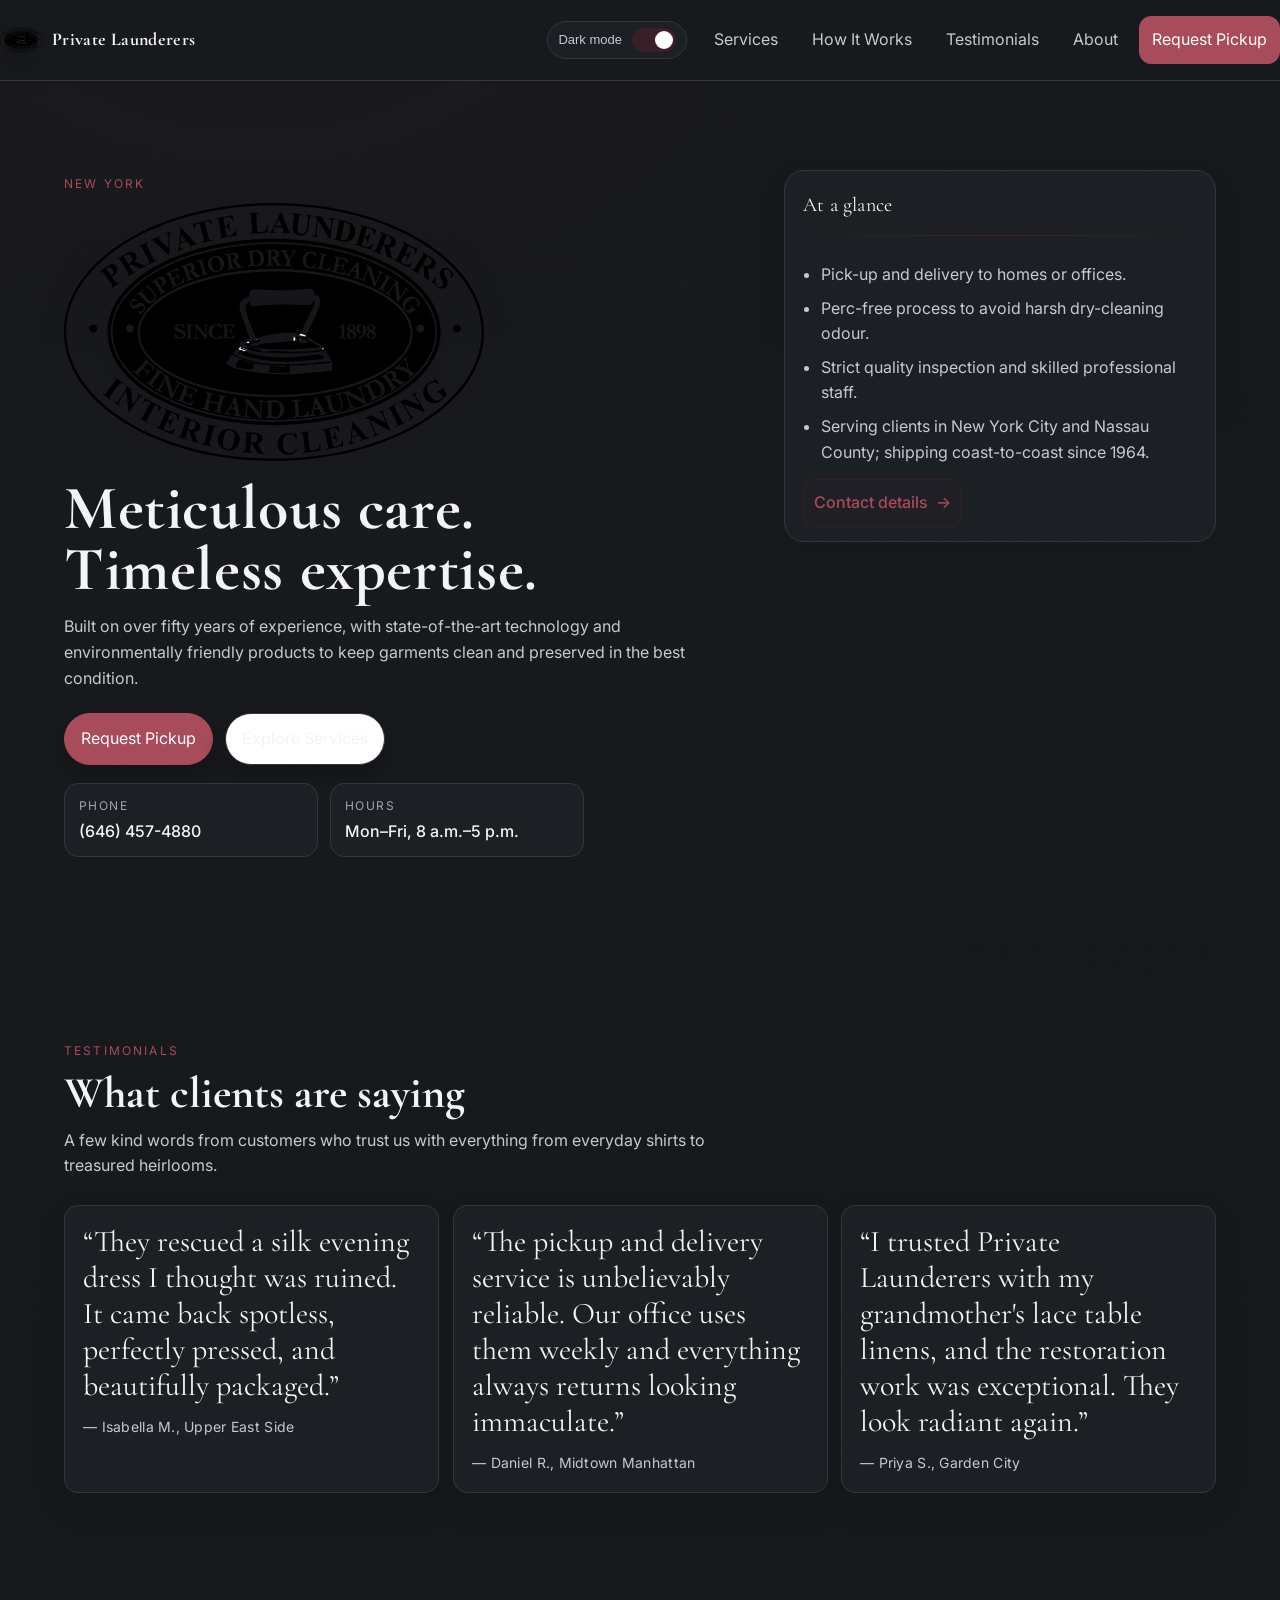
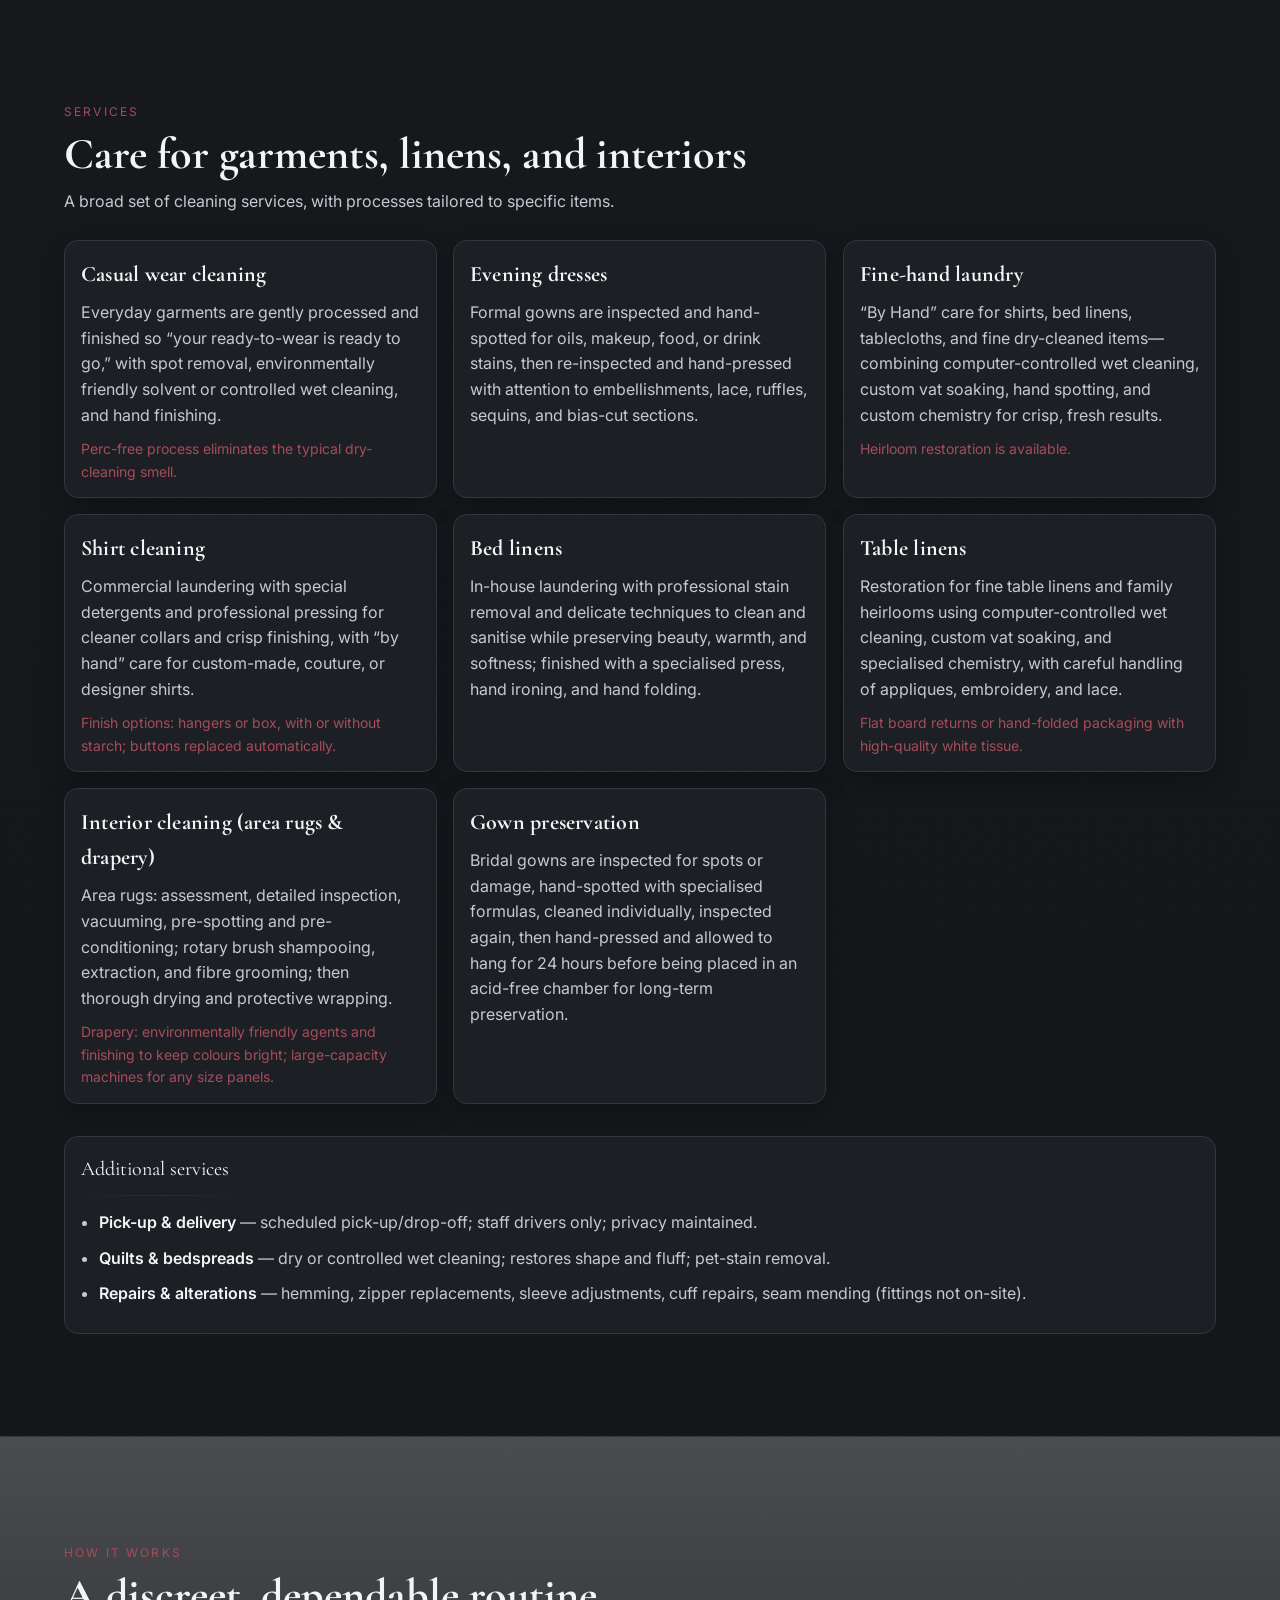
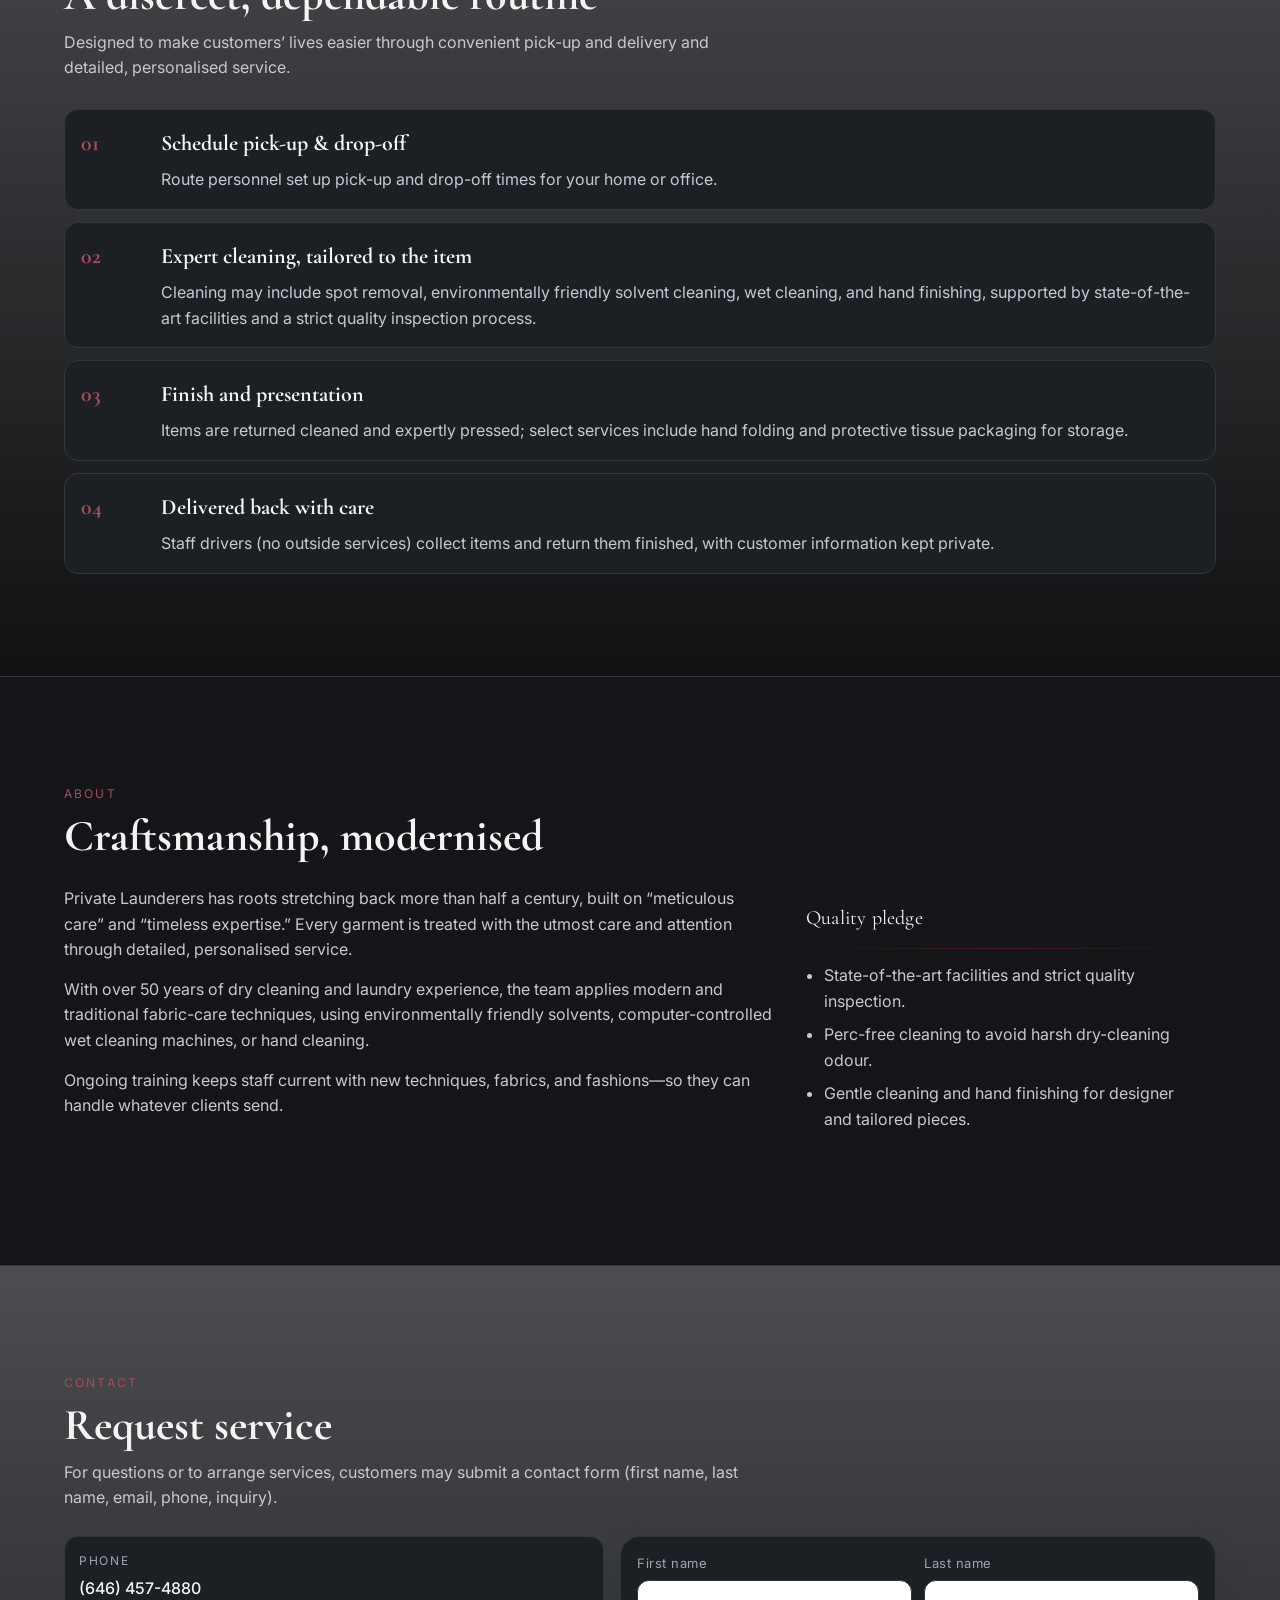
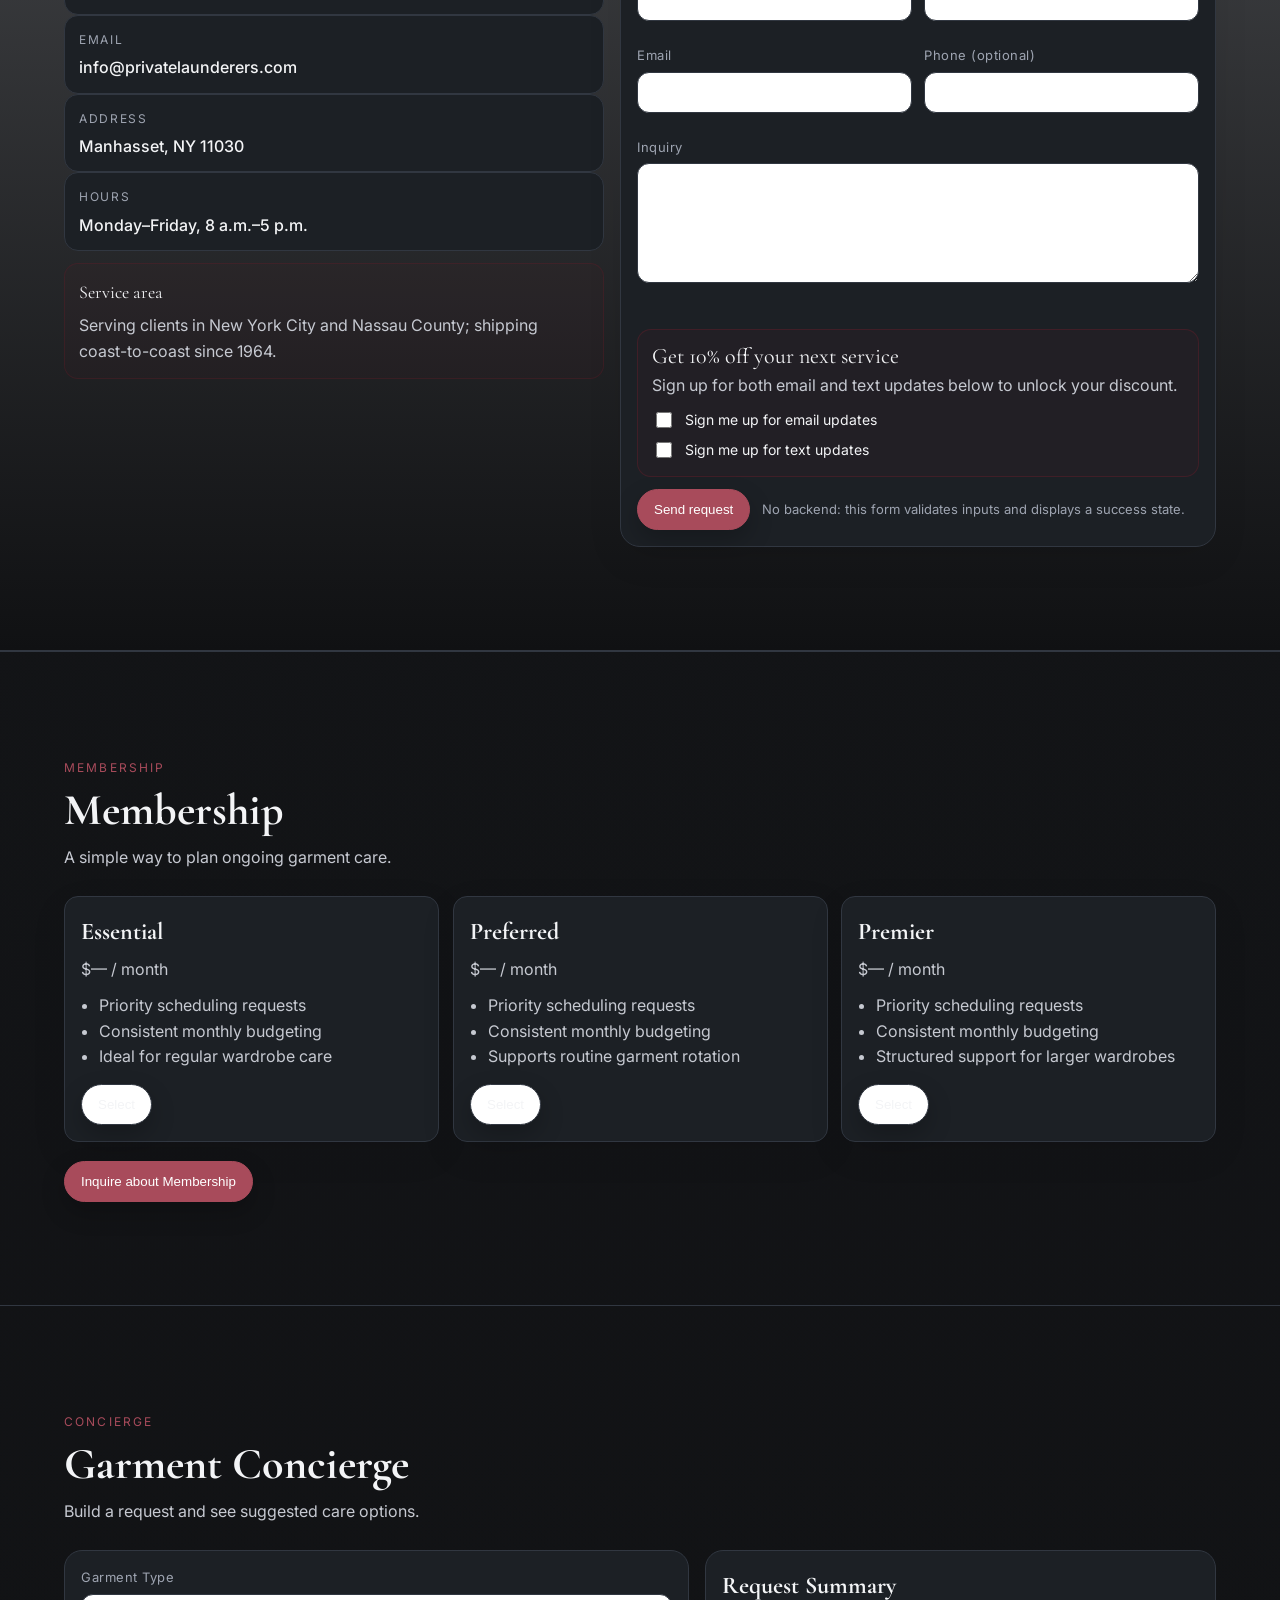
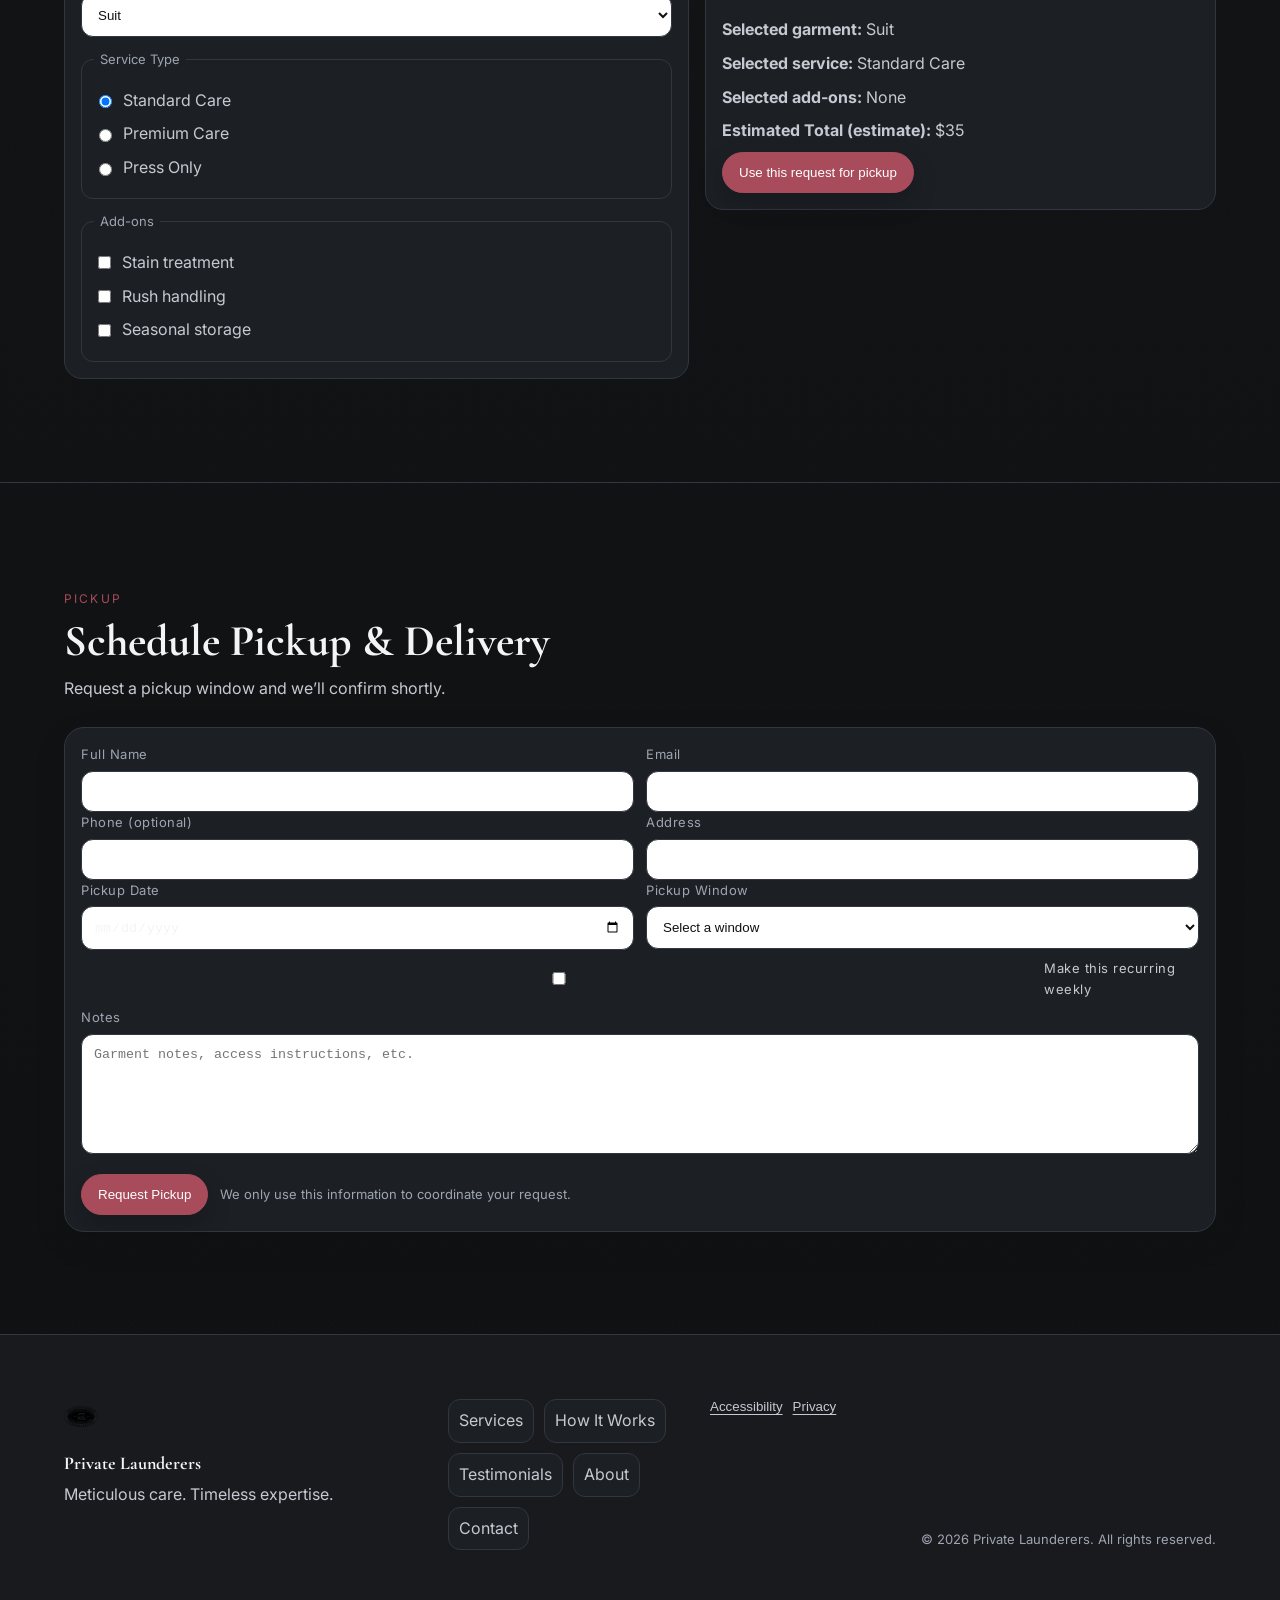
==== commit 373c8171: "Merge branch 'main' into codex/add-revenue-driving-components-to-static-site" ====
--- a/index.html
+++ b/index.html
@@ -44,6 +44,7 @@
         </button>
         <a class="nav__link" href="#services" data-scroll>Services</a>
         <a class="nav__link" href="#process" data-scroll>How It Works</a>
+        <a class="nav__link" href="#testimonials" data-scroll>Testimonials</a>
         <a class="nav__link" href="#about" data-scroll>About</a>
         <a class="nav__link nav__link--cta" href="#contact" data-scroll>Request Pickup</a>
       </div>
@@ -106,6 +107,36 @@
       </div>
 
       <div class="hero__ornament" aria-hidden="true"></div>
+    </section>
+
+    <!-- TESTIMONIALS -->
+    <section class="section" id="testimonials" aria-label="Testimonials">
+      <div class="container">
+        <header class="section__header reveal">
+          <p class="kicker">Testimonials</p>
+          <h2 class="section__title">What clients are saying</h2>
+          <p class="section__sub">
+            A few kind words from customers who trust us with everything from everyday shirts to treasured heirlooms.
+          </p>
+        </header>
+
+        <div class="testimonials">
+          <article class="testimonial reveal">
+            <p class="testimonial__quote">“They rescued a silk evening dress I thought was ruined. It came back spotless, perfectly pressed, and beautifully packaged.”</p>
+            <p class="testimonial__author">— Isabella M., Upper East Side</p>
+          </article>
+
+          <article class="testimonial reveal">
+            <p class="testimonial__quote">“The pickup and delivery service is unbelievably reliable. Our office uses them weekly and everything always returns looking immaculate.”</p>
+            <p class="testimonial__author">— Daniel R., Midtown Manhattan</p>
+          </article>
+
+          <article class="testimonial reveal">
+            <p class="testimonial__quote">“I trusted Private Launderers with my grandmother's lace table linens, and the restoration work was exceptional. They look radiant again.”</p>
+            <p class="testimonial__author">— Priya S., Garden City</p>
+          </article>
+        </div>
+      </div>
     </section>
 
     <!-- SERVICES -->
@@ -371,6 +402,22 @@
                 <p class="field__error" aria-live="polite"></p>
               </div>
 
+              <div class="promo-callout" aria-label="Promotional offer">
+                <p class="promo-callout__title">Get 10% off your next service</p>
+                <p class="promo-callout__body">Sign up for both email and text updates below to unlock your discount.</p>
+
+                <div class="signup-options" role="group" aria-label="Marketing signup options">
+                  <label class="signup-option" for="emailSignup">
+                    <input id="emailSignup" name="emailSignup" type="checkbox" />
+                    <span>Sign me up for email updates</span>
+                  </label>
+                  <label class="signup-option" for="textSignup">
+                    <input id="textSignup" name="textSignup" type="checkbox" />
+                    <span>Sign me up for text updates</span>
+                  </label>
+                </div>
+              </div>
+
               <div class="form__actions">
                 <button class="btn btn--primary" type="submit">Send request</button>
                 <p class="form__hint">No backend: this form validates inputs and displays a success state.</p>
@@ -379,7 +426,7 @@
               <div class="form__success" id="formSuccess" role="status" aria-live="polite" hidden>
                 <div class="success">
                   <p class="success__title">Request received</p>
-                  <p class="success__body">Thank you. Your message is ready to be sent—please call or email to complete scheduling.</p>
+                  <p class="success__body" id="successMessage">Thank you. Your message is ready to be sent—please call or email to complete scheduling.</p>
                 </div>
               </div>
             </form>
@@ -567,6 +614,7 @@
       <div class="footer__links" aria-label="Quick links">
         <a href="#services" data-scroll>Services</a>
         <a href="#process" data-scroll>How It Works</a>
+        <a href="#testimonials" data-scroll>Testimonials</a>
         <a href="#about" data-scroll>About</a>
         <a href="#contact" data-scroll>Contact</a>
       </div>
--- a/styles.css
+++ b/styles.css
@@ -535,6 +535,40 @@
   }
 }
 
+/* Testimonials */
+.testimonials{
+  margin-top: 1.5rem;
+  display: grid;
+  grid-template-columns: 1fr;
+  gap: 14px;
+}
+.testimonial{
+  margin: 0;
+  padding: 18px;
+  border-radius: var(--radius);
+  border: 1px solid var(--line);
+  background: var(--panel);
+  box-shadow: var(--shadow);
+}
+.testimonial__quote{
+  margin: 0;
+  font-family: var(--serif);
+  font-size: clamp(24px, 2.8vw, 30px);
+  line-height: 1.2;
+}
+.testimonial__author{
+  margin: 12px 0 0;
+  color: var(--muted);
+  font-size: 14px;
+  letter-spacing: 0.02em;
+}
+
+@media (min-width: 980px){
+  .testimonials{
+    grid-template-columns: repeat(3, 1fr);
+  }
+}
+
 /* Contact */
 .contact{
   display:grid;
@@ -616,6 +650,39 @@
 .field.is-invalid input,
 .field.is-invalid textarea{
   border-color: rgba(255,146,146,0.65);
+}
+.promo-callout{
+  margin-top: 14px;
+  padding: 14px;
+  border-radius: var(--radius);
+  border: 1px solid rgba(111,29,42,0.38);
+  background: rgba(111,29,42,0.08);
+}
+.promo-callout__title{
+  margin: 0 0 4px;
+  font-family: var(--serif);
+  font-size: 22px;
+  line-height: 1.15;
+}
+.promo-callout__body{
+  margin: 0 0 10px;
+  color: var(--muted);
+}
+.signup-options{
+  display: grid;
+  gap: 8px;
+}
+.signup-option{
+  display: flex;
+  align-items: center;
+  gap: 10px;
+  color: var(--text);
+  font-size: 14px;
+}
+.signup-option input{
+  width: 16px;
+  height: 16px;
+  accent-color: var(--accent);
 }
 .form__actions{
   margin-top: 12px;
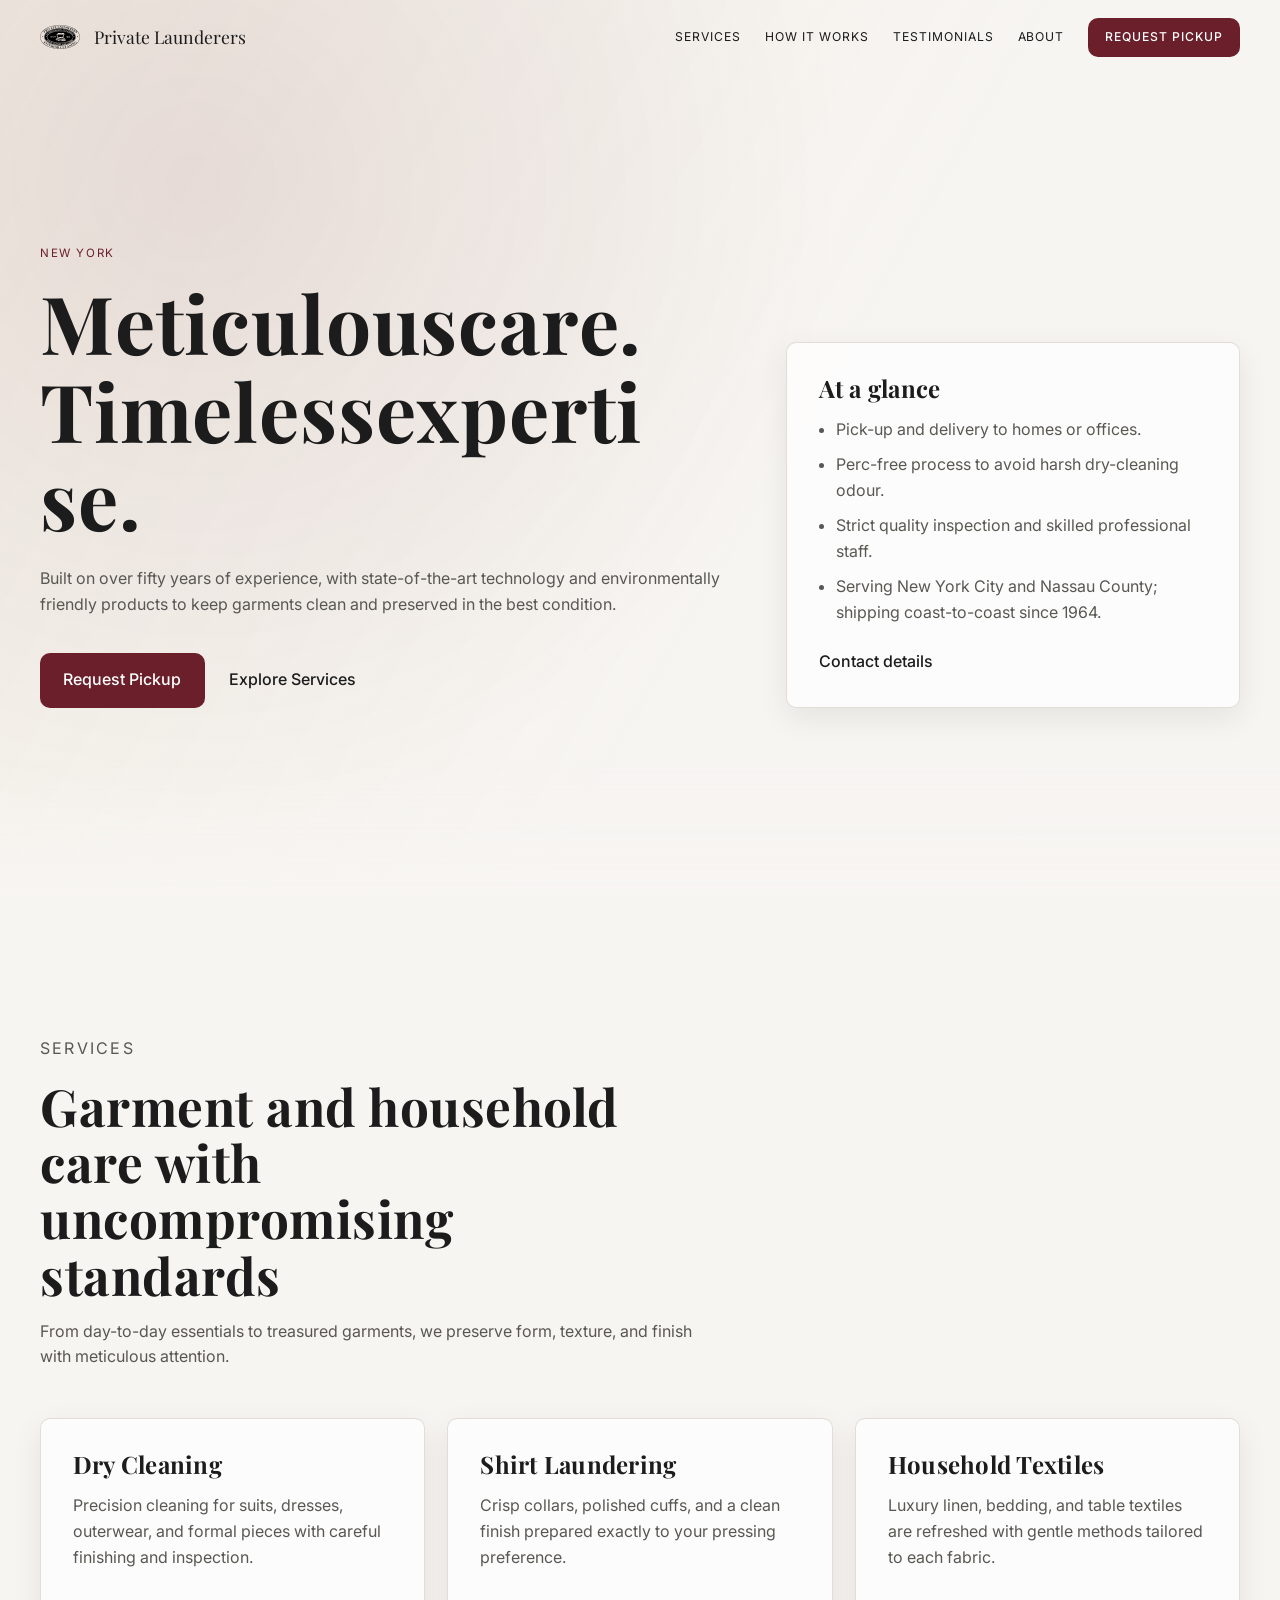
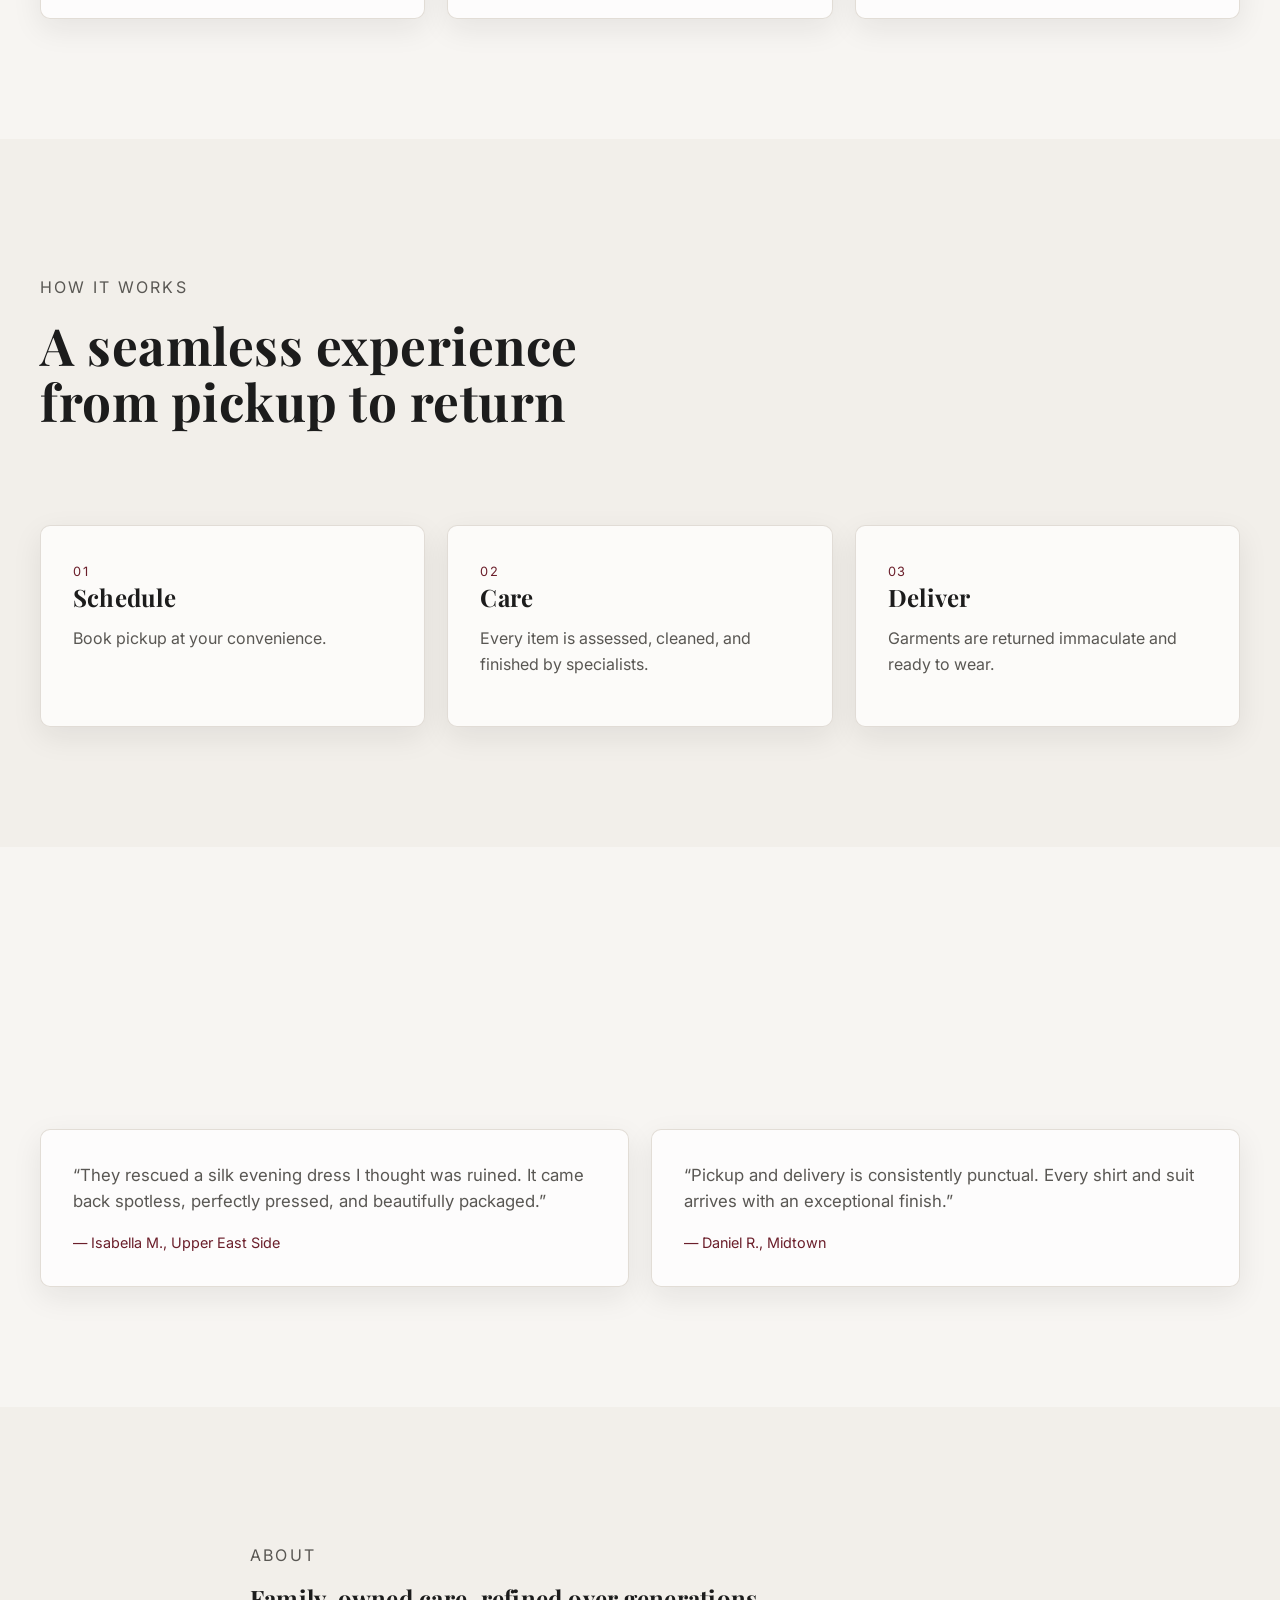
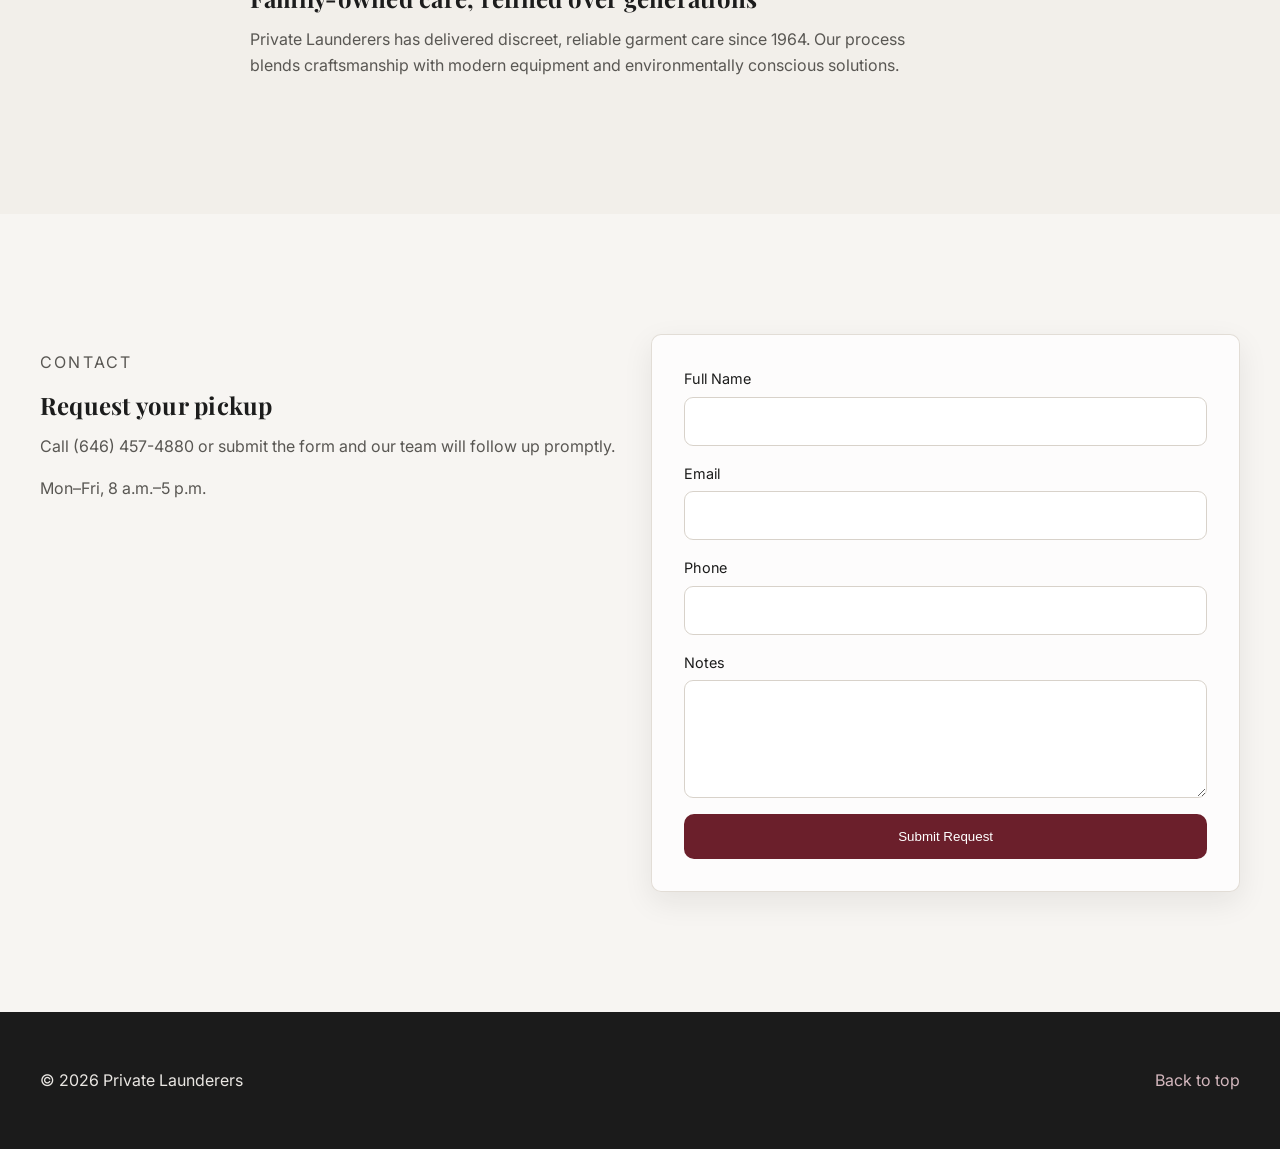
==== commit f02eaaed: "Redesign site with premium minimalist luxury aesthetic" ====
--- a/index.html
+++ b/index.html
@@ -2,653 +2,157 @@
 <html lang="en">
 <head>
   <meta charset="utf-8" />
-  <meta name="viewport" content="width=device-width,initial-scale=1" />
-  <meta name="theme-color" content="#0b0b0c" />
-
+  <meta name="viewport" content="width=device-width, initial-scale=1" />
+  <meta name="theme-color" content="#f7f5f2" />
   <title>Private Launderers | Meticulous Care, Timeless Expertise</title>
   <meta name="description" content="Private Launderers delivers meticulous care and timeless expertise with pick-up and delivery across New York City and Nassau County." />
-
-  <!-- Open Graph -->
-  <meta property="og:title" content="Private Launderers | Meticulous Care, Timeless Expertise" />
-  <meta property="og:description" content="Over fifty years of experience with state-of-the-art, environmentally friendly garment and household item care." />
-  <meta property="og:type" content="website" />
-  <meta property="og:image" content="./assets/og-image.png" />
-
-  <!-- Fonts: elegant serif + clean sans -->
-  <link rel="preconnect" href="https://fonts.googleapis.com">
-  <link rel="preconnect" href="https://fonts.gstatic.com" crossorigin>
-  <link href="https://fonts.googleapis.com/css2?family=Cormorant+Garamond:wght@500;600;700&family=Inter:wght@300;400;500;600&display=swap" rel="stylesheet">
-
-  <link rel="stylesheet" href="./styles.css" />
+  <link rel="preconnect" href="https://fonts.googleapis.com" />
+  <link rel="preconnect" href="https://fonts.gstatic.com" crossorigin />
+  <link href="https://fonts.googleapis.com/css2?family=Inter:wght@400;500;600&family=Playfair+Display:wght@600;700&display=swap" rel="stylesheet" />
+  <link rel="stylesheet" href="styles.css" />
 </head>
-
 <body>
   <a class="skip-link" href="#main">Skip to content</a>
 
   <header class="site-header" id="top">
-    <nav class="nav" aria-label="Primary">
-      <a class="brand" href="#home" data-scroll>
-        <img class="brand__logo" src="./private launderers.svg" alt="Private Launderers logo" />
-        <span class="brand__name">Private Launderers</span>
+    <div class="container nav-wrap">
+      <a class="brand" href="#home" aria-label="Private Launderers Home">
+        <img src="private launderers.svg" alt="Private Launderers logo" />
+        <span>Private Launderers</span>
       </a>
-
-      <button class="nav__toggle" type="button" aria-expanded="false" aria-controls="navMenu">
-        <span class="sr-only">Open menu</span>
-        <span class="nav__toggle-lines" aria-hidden="true"></span>
+      <button class="nav-toggle" aria-expanded="false" aria-controls="primary-nav">
+        <span></span><span></span>
       </button>
-
-      <div class="nav__menu" id="navMenu">
-        <button class="theme-toggle" id="themeToggle" type="button" aria-pressed="true" aria-label="Switch to light mode">
-          <span class="theme-toggle__label">Dark mode</span>
-          <span class="theme-toggle__track" aria-hidden="true"><span class="theme-toggle__thumb"></span></span>
-        </button>
-        <a class="nav__link" href="#services" data-scroll>Services</a>
-        <a class="nav__link" href="#process" data-scroll>How It Works</a>
-        <a class="nav__link" href="#testimonials" data-scroll>Testimonials</a>
-        <a class="nav__link" href="#about" data-scroll>About</a>
-        <a class="nav__link nav__link--cta" href="#contact" data-scroll>Request Pickup</a>
-      </div>
-    </nav>
+      <nav id="primary-nav" class="nav" aria-label="Primary navigation">
+        <a href="#services">Services</a>
+        <a href="#process">How It Works</a>
+        <a href="#testimonials">Testimonials</a>
+        <a href="#about">About</a>
+        <a class="btn btn-small" href="#contact">Request Pickup</a>
+      </nav>
+    </div>
   </header>
 
   <main id="main">
-    <!-- HERO -->
-    <section class="section hero" id="home" aria-label="Hero">
-      <div class="container hero__grid">
-        <div class="hero__content reveal">
-          <p class="kicker">New York</p>
-          <img class="hero__logo" src="./private launderers.svg" alt="Private Launderers crest logo" />
-          <h1 class="hero__title">
-            Meticulous care.<br/>
-            Timeless expertise.
-          </h1>
-
-          <p class="hero__lede">
-            Built on over fifty years of experience, with state-of-the-art technology and environmentally friendly products
-            to keep garments clean and preserved in the best condition.
-          </p>
-
-          <div class="hero__actions">
-            <a class="btn btn--primary" href="#contact" data-scroll>Request Pickup</a>
-            <a class="btn btn--ghost" href="#services" data-scroll>Explore Services</a>
-          </div>
-
-          <div class="hero__meta">
-            <div class="meta-card">
-              <span class="meta-card__label">Phone</span>
-              <a class="meta-card__value" href="tel:+16464574880">(646) 457-4880</a>
-            </div>
-            <div class="meta-card">
-              <span class="meta-card__label">Hours</span>
-              <span class="meta-card__value">Mon–Fri, 8 a.m.–5 p.m.</span>
-            </div>
+    <section class="hero" id="home">
+      <div class="hero-bg" aria-hidden="true"></div>
+      <div class="container hero-grid">
+        <div>
+          <p class="eyebrow reveal">New York</p>
+          <h1 class="hero-title" data-animate="headline">Meticulous care. Timeless expertise.</h1>
+          <p class="hero-sub reveal">Built on over fifty years of experience, with state-of-the-art technology and environmentally friendly products to keep garments clean and preserved in the best condition.</p>
+          <div class="hero-actions reveal">
+            <a class="btn" href="#contact">Request Pickup</a>
+            <a class="text-link" href="#services">Explore Services</a>
           </div>
         </div>
-
-        <aside class="hero__panel reveal" aria-label="At a glance">
-          <div class="panel">
-            <div class="panel__top">
-              <p class="panel__title">At a glance</p>
-              <div class="divider"></div>
-            </div>
-
-            <ul class="bullets">
-              <li>Pick-up and delivery to homes or offices.</li>
-              <li>Perc-free process to avoid harsh dry-cleaning odour.</li>
-              <li>Strict quality inspection and skilled professional staff.</li>
-              <li>Serving clients in New York City and Nassau County; shipping coast-to-coast since 1964.</li>
-            </ul>
-
-            <a class="panel__link" href="#contact" data-scroll>
-              Contact details <span aria-hidden="true">→</span>
-            </a>
-          </div>
+        <aside class="hero-panel reveal" aria-label="At a glance">
+          <h2>At a glance</h2>
+          <ul>
+            <li>Pick-up and delivery to homes or offices.</li>
+            <li>Perc-free process to avoid harsh dry-cleaning odour.</li>
+            <li>Strict quality inspection and skilled professional staff.</li>
+            <li>Serving New York City and Nassau County; shipping coast-to-coast since 1964.</li>
+          </ul>
+          <a class="text-link" href="#contact">Contact details</a>
         </aside>
       </div>
-
-      <div class="hero__ornament" aria-hidden="true"></div>
+      <div class="hero-fade" aria-hidden="true"></div>
     </section>
 
-    <!-- TESTIMONIALS -->
-    <section class="section" id="testimonials" aria-label="Testimonials">
+    <section class="section" id="services">
       <div class="container">
-        <header class="section__header reveal">
-          <p class="kicker">Testimonials</p>
-          <h2 class="section__title">What clients are saying</h2>
-          <p class="section__sub">
-            A few kind words from customers who trust us with everything from everyday shirts to treasured heirlooms.
-          </p>
+        <header class="section-head reveal">
+          <p class="eyebrow">Services</p>
+          <h2>Garment and household care with uncompromising standards</h2>
+          <p>From day-to-day essentials to treasured garments, we preserve form, texture, and finish with meticulous attention.</p>
         </header>
-
-        <div class="testimonials">
-          <article class="testimonial reveal">
-            <p class="testimonial__quote">“They rescued a silk evening dress I thought was ruined. It came back spotless, perfectly pressed, and beautifully packaged.”</p>
-            <p class="testimonial__author">— Isabella M., Upper East Side</p>
+        <div class="card-grid stagger">
+          <article class="card">
+            <h3>Dry Cleaning</h3>
+            <p>Precision cleaning for suits, dresses, outerwear, and formal pieces with careful finishing and inspection.</p>
           </article>
-
-          <article class="testimonial reveal">
-            <p class="testimonial__quote">“The pickup and delivery service is unbelievably reliable. Our office uses them weekly and everything always returns looking immaculate.”</p>
-            <p class="testimonial__author">— Daniel R., Midtown Manhattan</p>
+          <article class="card">
+            <h3>Shirt Laundering</h3>
+            <p>Crisp collars, polished cuffs, and a clean finish prepared exactly to your pressing preference.</p>
           </article>
-
-          <article class="testimonial reveal">
-            <p class="testimonial__quote">“I trusted Private Launderers with my grandmother's lace table linens, and the restoration work was exceptional. They look radiant again.”</p>
-            <p class="testimonial__author">— Priya S., Garden City</p>
+          <article class="card">
+            <h3>Household Textiles</h3>
+            <p>Luxury linen, bedding, and table textiles are refreshed with gentle methods tailored to each fabric.</p>
           </article>
         </div>
       </div>
     </section>
 
-    <!-- SERVICES -->
-    <section class="section" id="services" aria-label="Services">
+    <section class="section alt" id="process">
+      <div class="container process-grid">
+        <header class="section-head reveal">
+          <p class="eyebrow">How It Works</p>
+          <h2>A seamless experience from pickup to return</h2>
+        </header>
+        <ol class="steps stagger">
+          <li class="step"><span>01</span><h3>Schedule</h3><p>Book pickup at your convenience.</p></li>
+          <li class="step"><span>02</span><h3>Care</h3><p>Every item is assessed, cleaned, and finished by specialists.</p></li>
+          <li class="step"><span>03</span><h3>Deliver</h3><p>Garments are returned immaculate and ready to wear.</p></li>
+        </ol>
+      </div>
+    </section>
+
+    <section class="section" id="testimonials">
       <div class="container">
-        <header class="section__header reveal">
-          <p class="kicker">Services</p>
-          <h2 class="section__title">Care for garments, linens, and interiors</h2>
-          <p class="section__sub">
-            A broad set of cleaning services, with processes tailored to specific items.
-          </p>
+        <header class="section-head reveal">
+          <p class="eyebrow">Testimonials</p>
+          <h2>What clients are saying</h2>
         </header>
-
-        <div class="cards">
-          <article class="card reveal">
-            <h3 class="card__title">Casual wear cleaning</h3>
-            <p class="card__body">
-              Everyday garments are gently processed and finished so “your ready-to-wear is ready to go,” with spot removal,
-              environmentally friendly solvent or controlled wet cleaning, and hand finishing.
-            </p>
-            <p class="card__note">Perc-free process eliminates the typical dry-cleaning smell.</p>
-          </article>
-
-          <article class="card reveal">
-            <h3 class="card__title">Evening dresses</h3>
-            <p class="card__body">
-              Formal gowns are inspected and hand-spotted for oils, makeup, food, or drink stains, then re-inspected and hand-pressed
-              with attention to embellishments, lace, ruffles, sequins, and bias-cut sections.
-            </p>
-          </article>
-
-          <article class="card reveal">
-            <h3 class="card__title">Fine-hand laundry</h3>
-            <p class="card__body">
-              “By Hand” care for shirts, bed linens, tablecloths, and fine dry-cleaned items—combining computer-controlled wet cleaning,
-              custom vat soaking, hand spotting, and custom chemistry for crisp, fresh results.
-            </p>
-            <p class="card__note">Heirloom restoration is available.</p>
-          </article>
-
-          <article class="card reveal">
-            <h3 class="card__title">Shirt cleaning</h3>
-            <p class="card__body">
-              Commercial laundering with special detergents and professional pressing for cleaner collars and crisp finishing, with “by hand”
-              care for custom-made, couture, or designer shirts.
-            </p>
-            <p class="card__note">Finish options: hangers or box, with or without starch; buttons replaced automatically.</p>
-          </article>
-
-          <article class="card reveal">
-            <h3 class="card__title">Bed linens</h3>
-            <p class="card__body">
-              In-house laundering with professional stain removal and delicate techniques to clean and sanitise while preserving beauty, warmth,
-              and softness; finished with a specialised press, hand ironing, and hand folding.
-            </p>
-          </article>
-
-          <article class="card reveal">
-            <h3 class="card__title">Table linens</h3>
-            <p class="card__body">
-              Restoration for fine table linens and family heirlooms using computer-controlled wet cleaning, custom vat soaking, and specialised chemistry,
-              with careful handling of appliques, embroidery, and lace.
-            </p>
-            <p class="card__note">Flat board returns or hand-folded packaging with high-quality white tissue.</p>
-          </article>
-
-          <article class="card reveal">
-            <h3 class="card__title">Interior cleaning (area rugs &amp; drapery)</h3>
-            <p class="card__body">
-              Area rugs: assessment, detailed inspection, vacuuming, pre-spotting and pre-conditioning; rotary brush shampooing, extraction, and fibre grooming;
-              then thorough drying and protective wrapping.
-            </p>
-            <p class="card__note">Drapery: environmentally friendly agents and finishing to keep colours bright; large-capacity machines for any size panels.</p>
-          </article>
-
-          <article class="card reveal">
-            <h3 class="card__title">Gown preservation</h3>
-            <p class="card__body">
-              Bridal gowns are inspected for spots or damage, hand-spotted with specialised formulas, cleaned individually, inspected again, then hand-pressed and
-              allowed to hang for 24 hours before being placed in an acid-free chamber for long-term preservation.
-            </p>
-          </article>
-        </div>
-
-        <div class="extras reveal" aria-label="Additional services">
-          <div class="extras__header">
-            <p class="extras__title">Additional services</p>
-            <div class="divider divider--short"></div>
-          </div>
-          <ul class="extras__list">
-            <li><strong>Pick-up &amp; delivery</strong> — scheduled pick-up/drop-off; staff drivers only; privacy maintained.</li>
-            <li><strong>Quilts &amp; bedspreads</strong> — dry or controlled wet cleaning; restores shape and fluff; pet-stain removal.</li>
-            <li><strong>Repairs &amp; alterations</strong> — hemming, zipper replacements, sleeve adjustments, cuff repairs, seam mending (fittings not on-site).</li>
-          </ul>
+        <div class="quotes stagger">
+          <blockquote class="quote">
+            “They rescued a silk evening dress I thought was ruined. It came back spotless, perfectly pressed, and beautifully packaged.”
+            <cite>— Isabella M., Upper East Side</cite>
+          </blockquote>
+          <blockquote class="quote">
+            “Pickup and delivery is consistently punctual. Every shirt and suit arrives with an exceptional finish.”
+            <cite>— Daniel R., Midtown</cite>
+          </blockquote>
         </div>
       </div>
     </section>
 
-    <!-- PROCESS -->
-    <section class="section section--alt" id="process" aria-label="How it works">
-      <div class="container">
-        <header class="section__header reveal">
-          <p class="kicker">How it works</p>
-          <h2 class="section__title">A discreet, dependable routine</h2>
-          <p class="section__sub">
-            Designed to make customers’ lives easier through convenient pick-up and delivery and detailed, personalised service.
-          </p>
-        </header>
-
-        <ol class="steps" role="list">
-          <li class="step reveal">
-            <div class="step__index" aria-hidden="true">01</div>
-            <div class="step__content">
-              <h3 class="step__title">Schedule pick-up &amp; drop-off</h3>
-              <p class="step__body">
-                Route personnel set up pick-up and drop-off times for your home or office.
-              </p>
-            </div>
-          </li>
-
-          <li class="step reveal">
-            <div class="step__index" aria-hidden="true">02</div>
-            <div class="step__content">
-              <h3 class="step__title">Expert cleaning, tailored to the item</h3>
-              <p class="step__body">
-                Cleaning may include spot removal, environmentally friendly solvent cleaning, wet cleaning, and hand finishing, supported by state-of-the-art facilities
-                and a strict quality inspection process.
-              </p>
-            </div>
-          </li>
-
-          <li class="step reveal">
-            <div class="step__index" aria-hidden="true">03</div>
-            <div class="step__content">
-              <h3 class="step__title">Finish and presentation</h3>
-              <p class="step__body">
-                Items are returned cleaned and expertly pressed; select services include hand folding and protective tissue packaging for storage.
-              </p>
-            </div>
-          </li>
-
-          <li class="step reveal">
-            <div class="step__index" aria-hidden="true">04</div>
-            <div class="step__content">
-              <h3 class="step__title">Delivered back with care</h3>
-              <p class="step__body">
-                Staff drivers (no outside services) collect items and return them finished, with customer information kept private.
-              </p>
-            </div>
-          </li>
-        </ol>
+    <section class="section alt" id="about">
+      <div class="container narrow reveal">
+        <p class="eyebrow">About</p>
+        <h2>Family-owned care, refined over generations</h2>
+        <p>Private Launderers has delivered discreet, reliable garment care since 1964. Our process blends craftsmanship with modern equipment and environmentally conscious solutions.</p>
       </div>
     </section>
 
-    <!-- ABOUT -->
-    <section class="section" id="about" aria-label="About">
-      <div class="container">
-        <header class="section__header reveal">
-          <p class="kicker">About</p>
-          <h2 class="section__title">Craftsmanship, modernised</h2>
-        </header>
-
-        <div class="about">
-          <div class="about__copy reveal">
-            <p>
-              Private Launderers has roots stretching back more than half a century, built on “meticulous care” and “timeless expertise.”
-              Every garment is treated with the utmost care and attention through detailed, personalised service.
-            </p>
-            <p>
-              With over 50 years of dry cleaning and laundry experience, the team applies modern and traditional fabric-care techniques, using environmentally friendly
-              solvents, computer-controlled wet cleaning machines, or hand cleaning.
-            </p>
-            <p>
-              Ongoing training keeps staff current with new techniques, fabrics, and fashions—so they can handle whatever clients send.
-            </p>
-          </div>
-
-          <div class="about__panel reveal" aria-label="Quality pledge highlights">
-            <div class="panel panel--tight">
-              <p class="panel__title">Quality pledge</p>
-              <div class="divider"></div>
-              <ul class="bullets">
-                <li>State-of-the-art facilities and strict quality inspection.</li>
-                <li>Perc-free cleaning to avoid harsh dry-cleaning odour.</li>
-                <li>Gentle cleaning and hand finishing for designer and tailored pieces.</li>
-              </ul>
-            </div>
-          </div>
+    <section class="section" id="contact">
+      <div class="container contact-grid">
+        <div class="reveal">
+          <p class="eyebrow">Contact</p>
+          <h2>Request your pickup</h2>
+          <p>Call <a href="tel:+16464574880">(646) 457-4880</a> or submit the form and our team will follow up promptly.</p>
+          <p>Mon–Fri, 8 a.m.–5 p.m.</p>
         </div>
-      </div>
-    </section>
-
-    <!-- CONTACT -->
-    <section class="section section--alt" id="contact" aria-label="Contact">
-      <div class="container">
-        <header class="section__header reveal">
-          <p class="kicker">Contact</p>
-          <h2 class="section__title">Request service</h2>
-          <p class="section__sub">
-            For questions or to arrange services, customers may submit a contact form (first name, last name, email, phone, inquiry).
-          </p>
-        </header>
-
-        <div class="contact">
-          <div class="contact__details reveal">
-            <div class="detail-card">
-              <p class="detail-card__label">Phone</p>
-              <a class="detail-card__value" href="tel:+16464574880">(646) 457-4880</a>
-            </div>
-
-            <div class="detail-card">
-              <p class="detail-card__label">Email</p>
-              <a class="detail-card__value" href="mailto:info@privatelaunderers.com">info@privatelaunderers.com</a>
-            </div>
-
-            <div class="detail-card">
-              <p class="detail-card__label">Address</p>
-              <p class="detail-card__value">Manhasset, NY 11030</p>
-            </div>
-
-            <div class="detail-card">
-              <p class="detail-card__label">Hours</p>
-              <p class="detail-card__value">Monday–Friday, 8 a.m.–5 p.m.</p>
-            </div>
-
-            <div class="note">
-              <p class="note__title">Service area</p>
-              <p class="note__body">Serving clients in New York City and Nassau County; shipping coast-to-coast since 1964.</p>
-            </div>
-          </div>
-
-          <div class="contact__form reveal">
-            <form class="form" id="contactForm" novalidate>
-              <div class="form__row">
-                <div class="field">
-                  <label for="firstName">First name</label>
-                  <input id="firstName" name="firstName" type="text" autocomplete="given-name" required />
-                  <p class="field__error" aria-live="polite"></p>
-                </div>
-                <div class="field">
-                  <label for="lastName">Last name</label>
-                  <input id="lastName" name="lastName" type="text" autocomplete="family-name" required />
-                  <p class="field__error" aria-live="polite"></p>
-                </div>
-              </div>
-
-              <div class="form__row">
-                <div class="field">
-                  <label for="email">Email</label>
-                  <input id="email" name="email" type="email" autocomplete="email" required />
-                  <p class="field__error" aria-live="polite"></p>
-                </div>
-                <div class="field">
-                  <label for="phone">Phone (optional)</label>
-                  <input id="phone" name="phone" type="tel" autocomplete="tel" inputmode="tel" />
-                  <p class="field__error" aria-live="polite"></p>
-                </div>
-              </div>
-
-              <div class="field">
-                <label for="inquiry">Inquiry</label>
-                <textarea id="inquiry" name="inquiry" rows="5" required></textarea>
-                <p class="field__error" aria-live="polite"></p>
-              </div>
-
-              <div class="promo-callout" aria-label="Promotional offer">
-                <p class="promo-callout__title">Get 10% off your next service</p>
-                <p class="promo-callout__body">Sign up for both email and text updates below to unlock your discount.</p>
-
-                <div class="signup-options" role="group" aria-label="Marketing signup options">
-                  <label class="signup-option" for="emailSignup">
-                    <input id="emailSignup" name="emailSignup" type="checkbox" />
-                    <span>Sign me up for email updates</span>
-                  </label>
-                  <label class="signup-option" for="textSignup">
-                    <input id="textSignup" name="textSignup" type="checkbox" />
-                    <span>Sign me up for text updates</span>
-                  </label>
-                </div>
-              </div>
-
-              <div class="form__actions">
-                <button class="btn btn--primary" type="submit">Send request</button>
-                <p class="form__hint">No backend: this form validates inputs and displays a success state.</p>
-              </div>
-
-              <div class="form__success" id="formSuccess" role="status" aria-live="polite" hidden>
-                <div class="success">
-                  <p class="success__title">Request received</p>
-                  <p class="success__body" id="successMessage">Thank you. Your message is ready to be sent—please call or email to complete scheduling.</p>
-                </div>
-              </div>
-            </form>
-          </div>
-        </div>
-
-      </div>
-    </section>
-
-    <!-- MEMBERSHIP -->
-    <section id="membership" class="section section--membership" aria-label="Membership">
-      <div class="container">
-        <header class="section__header reveal">
-          <p class="kicker">Membership</p>
-          <h2 class="section__title">Membership</h2>
-          <p class="section__sub">A simple way to plan ongoing garment care.</p>
-        </header>
-
-        <div class="membership-cards" role="list" aria-label="Membership plans">
-          <article class="membership-card reveal" role="listitem" data-plan="Essential">
-            <h3 class="membership-card__title">Essential</h3>
-            <p class="membership-card__price">$— / month</p>
-            <ul class="membership-card__benefits">
-              <li>Priority scheduling requests</li>
-              <li>Consistent monthly budgeting</li>
-              <li>Ideal for regular wardrobe care</li>
-            </ul>
-            <button class="btn btn--ghost membership-card__select" type="button" data-membership-select="Essential">Select</button>
-          </article>
-
-          <article class="membership-card reveal" role="listitem" data-plan="Preferred">
-            <h3 class="membership-card__title">Preferred</h3>
-            <p class="membership-card__price">$— / month</p>
-            <ul class="membership-card__benefits">
-              <li>Priority scheduling requests</li>
-              <li>Consistent monthly budgeting</li>
-              <li>Supports routine garment rotation</li>
-            </ul>
-            <button class="btn btn--ghost membership-card__select" type="button" data-membership-select="Preferred">Select</button>
-          </article>
-
-          <article class="membership-card reveal" role="listitem" data-plan="Premier">
-            <h3 class="membership-card__title">Premier</h3>
-            <p class="membership-card__price">$— / month</p>
-            <ul class="membership-card__benefits">
-              <li>Priority scheduling requests</li>
-              <li>Consistent monthly budgeting</li>
-              <li>Structured support for larger wardrobes</li>
-            </ul>
-            <button class="btn btn--ghost membership-card__select" type="button" data-membership-select="Premier">Select</button>
-          </article>
-        </div>
-
-        <div class="membership-actions reveal">
-          <button id="membershipInquire" class="btn btn--primary" type="button">Inquire about Membership</button>
-        </div>
-      </div>
-    </section>
-
-    <!-- GARMENT CONCIERGE -->
-    <section id="concierge" class="section section--concierge" aria-label="Garment Concierge">
-      <div class="container">
-        <header class="section__header reveal">
-          <p class="kicker">Concierge</p>
-          <h2 class="section__title">Garment Concierge</h2>
-          <p class="section__sub">Build a request and see suggested care options.</p>
-        </header>
-
-        <div class="concierge-layout">
-          <div class="concierge-controls reveal" aria-label="Concierge controls">
-            <div class="field">
-              <label for="garmentType">Garment Type</label>
-              <select id="garmentType" name="garmentType">
-                <option>Suit</option>
-                <option>Silk Blouse</option>
-                <option>Cashmere Sweater</option>
-                <option>Coat</option>
-                <option>Dress</option>
-              </select>
-            </div>
-
-            <fieldset class="field-group">
-              <legend>Service Type</legend>
-              <label><input type="radio" name="serviceType" value="Standard Care" checked /> Standard Care</label>
-              <label><input type="radio" name="serviceType" value="Premium Care" /> Premium Care</label>
-              <label><input type="radio" name="serviceType" value="Press Only" /> Press Only</label>
-            </fieldset>
-
-            <fieldset class="field-group">
-              <legend>Add-ons</legend>
-              <label for="addonStain"><input type="checkbox" id="addonStain" /> Stain treatment</label>
-              <label for="addonRush"><input type="checkbox" id="addonRush" /> Rush handling</label>
-              <label for="addonStorage"><input type="checkbox" id="addonStorage" /> Seasonal storage</label>
-            </fieldset>
-          </div>
-
-          <aside class="concierge-summary reveal" id="conciergeSummary" aria-live="polite">
-            <h3 class="concierge-summary__title">Request Summary</h3>
-            <p><strong>Selected garment:</strong> <span data-summary-garment>Suit</span></p>
-            <p><strong>Selected service:</strong> <span data-summary-service>Standard Care</span></p>
-            <p><strong>Selected add-ons:</strong> <span data-summary-addons>None</span></p>
-            <p><strong>Estimated Total (estimate):</strong> <span data-summary-total>$35</span></p>
-            <button id="conciergeToSchedule" class="btn btn--primary" type="button">Use this request for pickup</button>
-          </aside>
-        </div>
-      </div>
-    </section>
-
-    <!-- SCHEDULE -->
-    <section id="schedule" class="section section--schedule" aria-label="Schedule Pickup &amp; Delivery">
-      <div class="container">
-        <header class="section__header reveal">
-          <p class="kicker">Pickup</p>
-          <h2 class="section__title">Schedule Pickup &amp; Delivery</h2>
-          <p class="section__sub">Request a pickup window and we’ll confirm shortly.</p>
-        </header>
-
-        <form id="scheduleForm" class="form reveal" novalidate>
-          <div class="form__row">
-            <div class="field">
-              <label for="scheduleName">Full Name</label>
-              <input id="scheduleName" name="fullName" type="text" required autocomplete="name" />
-            </div>
-            <div class="field">
-              <label for="scheduleEmail">Email</label>
-              <input id="scheduleEmail" name="email" type="email" required autocomplete="email" />
-            </div>
-          </div>
-
-          <div class="form__row">
-            <div class="field">
-              <label for="schedulePhone">Phone (optional)</label>
-              <input id="schedulePhone" name="phone" type="tel" autocomplete="tel" />
-            </div>
-            <div class="field">
-              <label for="scheduleAddress">Address</label>
-              <input id="scheduleAddress" name="address" type="text" required autocomplete="street-address" />
-            </div>
-          </div>
-
-          <div class="form__row">
-            <div class="field">
-              <label for="pickupDate">Pickup Date</label>
-              <input id="pickupDate" name="pickupDate" type="date" required />
-            </div>
-            <div class="field">
-              <label for="pickupWindow">Pickup Window</label>
-              <select id="pickupWindow" name="pickupWindow" required>
-                <option value="">Select a window</option>
-                <option>Morning (9–12)</option>
-                <option>Midday (12–3)</option>
-                <option>Afternoon (3–6)</option>
-                <option>Evening (6–9)</option>
-              </select>
-            </div>
-          </div>
-
-          <div class="field field--checkbox">
-            <label for="recurringWeekly"><input id="recurringWeekly" name="recurringWeekly" type="checkbox" /> Make this recurring weekly</label>
-          </div>
-
-          <div class="field">
-            <label for="scheduleNotes">Notes</label>
-            <textarea id="scheduleNotes" name="notes" rows="4" placeholder="Garment notes, access instructions, etc."></textarea>
-          </div>
-
-          <div class="form__actions">
-            <button class="btn btn--primary" type="submit">Request Pickup</button>
-            <p class="form__hint">We only use this information to coordinate your request.</p>
-          </div>
+        <form class="contact-form reveal" novalidate>
+          <label>Full Name<input type="text" name="name" required /></label>
+          <label>Email<input type="email" name="email" required /></label>
+          <label>Phone<input type="tel" name="phone" /></label>
+          <label>Notes<textarea name="notes" rows="4"></textarea></label>
+          <button class="btn" type="submit">Submit Request</button>
         </form>
       </div>
     </section>
-
   </main>
 
-  <footer class="footer" aria-label="Footer">
-    <div class="container footer__grid">
-      <div class="footer__brand">
-        <img class="footer__logo" src="./private launderers.svg" alt="" aria-hidden="true" />
-        <p class="footer__name">Private Launderers</p>
-        <p class="footer__small">Meticulous care. Timeless expertise.</p>
-      </div>
-
-      <div class="footer__links" aria-label="Quick links">
-        <a href="#services" data-scroll>Services</a>
-        <a href="#process" data-scroll>How It Works</a>
-        <a href="#testimonials" data-scroll>Testimonials</a>
-        <a href="#about" data-scroll>About</a>
-        <a href="#contact" data-scroll>Contact</a>
-      </div>
-
-      <div class="footer__policy" aria-label="Policies">
-        <button class="linklike" type="button" data-modal-open="accessibility">Accessibility</button>
-        <button class="linklike" type="button" data-modal-open="privacy">Privacy</button>
-      </div>
-
-      <div class="footer__copy">
-        <p>© <span id="year"></span> Private Launderers. All rights reserved.</p>
+  <footer class="site-footer">
+    <div class="container footer-wrap">
+      <p>© <span id="year"></span> Private Launderers</p>
+      <div>
+        <a href="#top">Back to top</a>
       </div>
     </div>
   </footer>
 
-  <button class="to-top" id="toTop" type="button" aria-label="Back to top">
-    <span aria-hidden="true">↑</span>
-  </button>
-
-  <!-- Policy modal -->
-  <div class="modal" id="policyModal" role="dialog" aria-modal="true" aria-labelledby="policyTitle" aria-describedby="policyBody" hidden>
-    <div class="modal__backdrop" data-modal-close tabindex="-1"></div>
-    <div class="modal__panel" role="document">
-      <div class="modal__header">
-        <h2 class="modal__title" id="policyTitle">Policy</h2>
-        <button class="modal__close" type="button" data-modal-close aria-label="Close">
-          <span aria-hidden="true">×</span>
-        </button>
-      </div>
-      <div class="divider"></div>
-      <div class="modal__body" id="policyBody"></div>
-    </div>
-  </div>
-
-  <script src="./script.js"></script>
+  <script src="script.js"></script>
 </body>
 </html>
--- a/styles.css
+++ b/styles.css
@@ -1,1030 +1,376 @@
-/* styles.css */
-:root{
-  --bg: #101113;
-  --bg-2: #181a1e;
-  --panel: #1c2025;
-  --panel-2: #242931;
-  --text: #f3f4f6;
-  --muted: #c6c9d1;
-  --faint: #9ea4b1;
-  --line: #313741;
-
-  --accent: #a84b5b;
-  --accent-2: #bc6071;
-
-  --serif: "Cormorant Garamond", ui-serif, Georgia, serif;
-  --sans: "Inter", system-ui, -apple-system, Segoe UI, Roboto, Arial, sans-serif;
-
-  --radius: 14px;
-  --shadow: 0 12px 36px rgba(0,0,0,0.08);
-
-  --container: 1160px;
-  --container-pad: clamp(1.1rem, 5vw, 4rem);
-}
-
-body[data-theme='light']{
-  --bg: #f8f8f7;
-  --bg-2: #f0efed;
-  --panel: #ffffff;
-  --panel-2: #fcfbfa;
-  --text: #101010;
-  --muted: #444;
-  --faint: #646464;
-  --line: #d7d7d4;
-  --accent: #6f1d2a;
-  --accent-2: #8a2b3a;
-}
-
-*{ box-sizing: border-box; }
-html{ scroll-behavior: smooth; }
-body{
-  margin:0;
-  font-family: var(--sans);
+:root {
+  --bg: #f7f5f2;
+  --bg-alt: #f2efea;
+  --text: #1c1c1c;
+  --muted: #595753;
+  --accent: #6b1f2b;
+  --accent-dark: #5a1a23;
+  --line: #d8d2ca;
+  --footer: #1b1b1b;
+  --footer-text: #e9e6e2;
+  --brass: #c6a75e;
+  --radius: 10px;
+  --shadow: 0 10px 30px rgba(28, 28, 28, 0.08);
+}
+
+* { box-sizing: border-box; }
+html { scroll-behavior: smooth; }
+body {
+  margin: 0;
+  font-family: Inter, system-ui, sans-serif;
   color: var(--text);
-  background: linear-gradient(180deg, var(--bg-2), var(--bg));
+  background: var(--bg);
   line-height: 1.6;
-  overflow-x: hidden;
-}
-
-/* Subtle paper texture overlay (no heavy assets) */
-body::before{
-  content:"";
+}
+
+img { max-width: 100%; display: block; }
+a { color: inherit; text-decoration: none; }
+
+.skip-link {
+  position: absolute;
+  left: -9999px;
+}
+.skip-link:focus {
+  left: 1rem;
+  top: 1rem;
+  background: #fff;
+  padding: 0.5rem 0.75rem;
+  border-radius: 6px;
+}
+
+.container {
+  width: min(1200px, calc(100% - 4rem));
+  margin-inline: auto;
+}
+
+.section {
+  padding: 120px 0;
+  background: var(--bg);
+}
+.section.alt {
+  background: var(--bg-alt);
+}
+
+.site-header {
   position: fixed;
+  inset: 0 0 auto 0;
+  z-index: 100;
+  padding: 1.1rem 0;
+  transition: background-color 300ms ease, box-shadow 300ms ease, backdrop-filter 300ms ease;
+}
+.site-header.scrolled {
+  background: rgba(247, 245, 242, 0.92);
+  box-shadow: 0 2px 20px rgba(28, 28, 28, 0.06);
+  backdrop-filter: blur(8px);
+}
+
+.nav-wrap {
+  display: flex;
+  align-items: center;
+  justify-content: space-between;
+  gap: 2rem;
+}
+.brand {
+  display: flex;
+  align-items: center;
+  gap: 0.85rem;
+}
+.brand img { width: 40px; }
+.brand span {
+  font-family: "Playfair Display", serif;
+  font-size: 1.1rem;
+}
+
+.nav {
+  display: flex;
+  align-items: center;
+  gap: 1.5rem;
+}
+.nav > a {
+  text-transform: uppercase;
+  letter-spacing: 0.08em;
+  font-size: 0.76rem;
+  position: relative;
+}
+.nav > a:not(.btn-small)::after,
+.text-link::after,
+.site-footer a::after {
+  content: "";
+  position: absolute;
+  left: 0;
+  bottom: -0.25rem;
+  width: 100%;
+  height: 1px;
+  background: var(--accent);
+  transform: scaleX(0);
+  transform-origin: left;
+  transition: transform 280ms ease;
+}
+.nav > a:hover::after,
+.text-link:hover::after,
+.site-footer a:hover::after { transform: scaleX(1); }
+
+.nav-toggle {
+  display: none;
+  background: none;
+  border: 0;
+  padding: 0;
+}
+.nav-toggle span {
+  display: block;
+  width: 24px;
+  height: 2px;
+  margin: 4px 0;
+  background: var(--text);
+}
+
+.hero {
+  position: relative;
+  min-height: 100svh;
+  display: flex;
+  align-items: center;
+  overflow: hidden;
+  padding: 160px 0 120px;
+}
+.hero-bg {
+  position: absolute;
   inset: 0;
-  pointer-events: none;
-  background:
-    radial-gradient(1200px 900px at 20% -10%, rgba(111,29,42,0.09), transparent 55%),
-    radial-gradient(900px 700px at 85% 10%, rgba(0,0,0,0.04), transparent 60%),
-    linear-gradient(180deg, rgba(0,0,0,0.01), transparent 28%);
-  opacity: 0.7;
-  z-index: 0;
-}
-
-a{ color: inherit; text-decoration: none; }
-a:hover{ color: var(--accent-2); }
-a:focus-visible,
-button:focus-visible,
-input:focus-visible,
-textarea:focus-visible{
-  outline: 2px solid rgba(111,29,42,0.75);
-  outline-offset: 3px;
-  border-radius: 10px;
-}
-
-.sr-only{
-  position:absolute!important;
-  width:1px;height:1px;
-  padding:0;margin:-1px;
-  overflow:hidden;clip:rect(0,0,0,0);
-  white-space:nowrap;border:0;
-}
-
-.skip-link{
-  position:absolute;
-  left: 14px;
-  top: 14px;
-  padding: 10px 12px;
-  background: rgba(0,0,0,0.75);
-  border: 1px solid var(--line);
-  border-radius: 12px;
-  transform: translateY(-150%);
-  transition: transform 160ms ease;
-  z-index: 999;
-}
-.skip-link:focus{ transform: translateY(0); }
-
-.container{
-  width: min(var(--container), calc(100% - (var(--container-pad) * 2)));
-  margin: 0 auto;
-  position: relative;
-  z-index: 1;
-}
-
-.section{
-  padding: clamp(4rem, 8vw, 6.5rem) 0;
-}
-.section--alt{
-  background: linear-gradient(180deg, color-mix(in srgb, var(--bg-2) 78%, #fff 22%), var(--bg));
-  border-top: 1px solid var(--line);
-  border-bottom: 1px solid var(--line);
-}
-
-.kicker{
-  display:inline-block;
-  font-size: 12px;
-  letter-spacing: 0.18em;
-  text-transform: uppercase;
-  color: var(--accent);
-  margin: 0 0 10px;
-}
-
-.section__header{
-  max-width: 760px;
-  margin-bottom: 26px;
-}
-.section__title{
-  font-family: var(--serif);
-  font-weight: 700;
-  font-size: clamp(30px, 4.1vw, 44px);
-  line-height: 1.08;
-  margin: 0 0 10px;
-}
-.section__sub{
-  color: var(--muted);
-  margin: 0;
-  max-width: 68ch;
-}
-
-.divider{
-  height: 1px;
-  background: linear-gradient(90deg, transparent, rgba(111,29,42,0.6), transparent);
-  margin: 14px 0;
-}
-.divider--short{
-  width: 160px;
-  margin: 10px 0 0;
-}
-
-/* Header / Nav */
-.site-header{
-  position: sticky;
-  top: 0;
-  z-index: 50;
-  backdrop-filter: blur(10px);
-  background: color-mix(in srgb, var(--bg-2) 86%, transparent);
-  border-bottom: 1px solid var(--line);
-}
-.nav{
-  display:flex;
-  align-items:center;
-  justify-content: space-between;
-  gap: 18px;
-  padding: 16px 0;
-}
-.brand{
-  display:flex;
-  align-items:center;
-  gap: 10px;
-  min-width: 220px;
-}
-.brand__logo{
-  width: 42px;
-  height: 42px;
-  object-fit: contain;
-  filter: drop-shadow(0 10px 18px rgba(0,0,0,0.35));
-}
-.brand__name{
-  font-family: var(--serif);
-  letter-spacing: 0.02em;
-  font-weight: 700;
-  font-size: 18px;
-}
-
-.nav__toggle{
-  display:inline-flex;
-  align-items:center;
-  justify-content:center;
-  width: 46px;
-  height: 42px;
-  border-radius: 12px;
-  border: 1px solid var(--line);
-  background: var(--panel);
-  color: var(--text);
-  cursor:pointer;
-}
-.nav__toggle:hover{
-  border-color: rgba(111,29,42,0.45);
-  background: rgba(111,29,42,0.05);
-}
-.nav__toggle-lines{
-  width: 18px;
-  height: 12px;
-  display:block;
-  background:
-    linear-gradient(var(--text), var(--text)) 0 0 / 100% 2px no-repeat,
-    linear-gradient(var(--text), var(--text)) 0 50% / 100% 2px no-repeat,
-    linear-gradient(var(--text), var(--text)) 0 100% / 100% 2px no-repeat;
-  opacity: 0.92;
-}
-
-.nav__menu{
-  display:none;
-  gap: 6px;
-  align-items:center;
-}
-.nav__link{
-  padding: 10px 12px;
-  border-radius: 12px;
-  color: var(--muted);
-  border: 1px solid transparent;
-  transition: background 180ms ease, color 180ms ease, border-color 180ms ease;
-}
-.nav__link:hover{
-  color: var(--text);
-  background: rgba(0,0,0,0.03);
-  border-color: var(--line);
-}
-.nav__link.is-active{
-  color: var(--text);
-  border-color: rgba(111,29,42,0.5);
-  background: rgba(111,29,42,0.08);
-}
-.nav__link--cta{
-  color: #fff;
-  background: var(--accent);
-  border-color: var(--accent);
-}
-.nav__link--cta:hover{
-  color: #fff;
-  background: var(--accent-2);
-}
-
-/* Mobile menu open */
-.site-header.is-open .nav__menu{
-  display:flex;
-  flex-direction: column;
-  align-items: stretch;
-  width: 100%;
-  padding: 12px 0 4px;
-}
-.site-header.is-open .nav{
-  flex-wrap: wrap;
-}
-.site-header.is-open .nav__menu .nav__link{
-  width: 100%;
-}
-
-/* Desktop */
-@media (min-width: 860px){
-  .nav__toggle{ display:none; }
-  .nav__menu{
-    display:flex;
-    flex-direction: row;
-    justify-content: flex-end;
-    gap: 8px;
-  }
-}
-
-/* Hero */
-.hero{
-  padding-top: clamp(4.5rem, 7vw, 6.25rem);
-  padding-bottom: clamp(3.5rem, 6vw, 5rem);
-  position: relative;
-}
-.hero__grid{
-  display:grid;
-  grid-template-columns: 1fr;
-  gap: 24px;
-}
-.hero__logo{
-  width: min(420px, 72vw);
-  max-width: 100%;
-  height: auto;
-  margin: 0 0 18px;
-  display: block;
-  filter: drop-shadow(0 14px 26px rgba(0,0,0,0.12));
-}
-.hero__title{
-  font-family: var(--serif);
-  font-weight: 700;
-  font-size: clamp(40px, 6vw, 62px);
-  line-height: 0.98;
-  margin: 0 0 14px;
-  letter-spacing: 0.01em;
-}
-.hero__lede{
-  color: var(--muted);
-  margin: 0 0 22px;
-  max-width: 66ch;
-}
-.hero__actions{
-  display:flex;
-  gap: 12px;
-  flex-wrap: wrap;
-  margin-bottom: 18px;
-}
-
-.btn{
-  display:inline-flex;
-  align-items:center;
-  justify-content:center;
-  padding: 12px 16px;
-  border-radius: 999px;
-  border: 1px solid var(--line);
-  background: #fff;
-  color: var(--text);
-  transition: transform 160ms ease, background 160ms ease, border-color 160ms ease, color 160ms ease;
-  box-shadow: 0 10px 24px rgba(0,0,0,0.22);
-}
-.btn:hover{ transform: translateY(-1px); }
-.btn--primary{
-  background: var(--accent);
-  border-color: var(--accent);
-  color: #fff;
-}
-.btn--primary:hover{ background: var(--accent-2); }
-.btn--ghost:hover{
-  border-color: rgba(111,29,42,0.45);
-  background: rgba(111,29,42,0.06);
-}
-
-.hero__meta{
-  display:grid;
-  grid-template-columns: 1fr 1fr;
-  gap: 12px;
-  max-width: 520px;
-}
-.meta-card{
-  padding: 12px 14px;
-  border-radius: var(--radius);
-  background: var(--panel);
-  border: 1px solid var(--line);
-}
-.meta-card__label{
-  display:block;
-  font-size: 12px;
-  letter-spacing: 0.12em;
-  text-transform: uppercase;
-  color: var(--faint);
-  margin-bottom: 4px;
-}
-.meta-card__value{
-  font-weight: 500;
-  color: var(--text);
-}
-
-.hero__panel .panel{
-  border-radius: calc(var(--radius) + 6px);
-  background: var(--panel);
-  border: 1px solid var(--line);
-  box-shadow: var(--shadow);
-  padding: 18px 18px 14px;
-}
-.panel__title{
-  margin: 0;
-  font-family: var(--serif);
-  font-size: 20px;
-  letter-spacing: 0.01em;
-}
-.panel__top{
-  display:flex;
-  flex-direction: column;
-}
-.bullets{
-  margin: 12px 0 14px;
-  padding-left: 18px;
-  color: var(--muted);
-}
-.bullets li{ margin: 8px 0; }
-.panel__link{
-  display:inline-flex;
-  align-items:center;
-  gap: 8px;
-  color: var(--accent);
-  font-weight: 500;
-  border-radius: 12px;
-  padding: 10px 10px;
-  border: 1px solid rgba(111,29,42,0.28);
-  background: rgba(111,29,42,0.05);
-}
-.panel__link:hover{
-  border-color: rgba(111,29,42,0.55);
-  background: rgba(111,29,42,0.09);
-}
-
-.hero__ornament{
-  position:absolute;
-  inset: auto -10% -140px -10%;
-  height: 240px;
-  background:
-    radial-gradient(closest-side at 30% 0%, rgba(111,29,42,0.15), transparent 65%),
-    radial-gradient(closest-side at 80% 40%, rgba(0,0,0,0.04), transparent 60%);
-  filter: blur(0.2px);
-  opacity: 0.9;
-  pointer-events:none;
-  z-index: 0;
-}
-
-@media (min-width: 980px){
-  .hero__grid{
-    grid-template-columns: 1.35fr 0.85fr;
-    gap: 34px;
-    align-items: start;
-  }
-}
-
-/* Cards */
-.cards{
-  display:grid;
-  grid-template-columns: 1fr;
-  gap: clamp(0.9rem, 1.8vw, 1.25rem);
-  margin-top: 1.5rem;
-}
-.card{
-  border-radius: var(--radius);
-  background: var(--panel);
-  border: 1px solid var(--line);
-  padding: 16px 16px 14px;
-  box-shadow: 0 10px 26px rgba(0,0,0,0.22);
-  transition: transform 180ms ease, border-color 180ms ease, background 180ms ease;
-}
-.card:hover{
-  transform: translateY(-2px);
-  border-color: rgba(111,29,42,0.35);
-  background: var(--panel-2);
-}
-.card__title{
-  margin: 0 0 8px;
-  font-family: var(--serif);
-  font-size: 22px;
-  letter-spacing: 0.01em;
-}
-.card__body{
-  margin: 0 0 10px;
-  color: var(--muted);
-}
-.card__note{
-  margin: 0;
-  color: var(--accent);
-  font-size: 14px;
-}
-
-@media (min-width: 760px){
-  .cards{
-    grid-template-columns: 1fr 1fr;
-    gap: 16px;
-  }
-}
-@media (min-width: 1100px){
-  .cards{
-    grid-template-columns: 1fr 1fr 1fr;
-  }
-}
-
-/* Additional services */
-.extras{
-  margin-top: 2rem;
-  border-radius: var(--radius);
-  border: 1px solid var(--line);
-  background: var(--panel);
-  padding: 16px;
-}
-.extras__title{
-  margin: 0;
-  font-family: var(--serif);
-  font-size: 20px;
-}
-.extras__list{
-  margin: 14px 0 0;
-  padding-left: 18px;
-  color: var(--muted);
-}
-.extras__list li{ margin: 10px 0; }
-.extras strong{ color: var(--text); font-weight: 600; }
-
-/* Steps */
-.steps{
-  list-style: none;
-  padding: 0;
-  margin: 1.75rem 0 0;
-  display:grid;
-  gap: 12px;
-}
-.step{
-  display:grid;
-  grid-template-columns: 66px 1fr;
-  gap: 14px;
-  padding: 16px;
-  border-radius: var(--radius);
-  background: var(--panel);
-  border: 1px solid var(--line);
-}
-.step__index{
-  font-family: var(--serif);
-  font-weight: 700;
-  font-size: 22px;
-  color: var(--accent);
-}
-.step__title{
-  margin: 0 0 6px;
-  font-family: var(--serif);
-  font-size: 22px;
-}
-.step__body{
-  margin: 0;
-  color: var(--muted);
-}
-
-/* About */
-.about{
-  display:grid;
-  grid-template-columns: 1fr;
-  gap: 16px;
-  margin-top: 1.5rem;
-}
-.about__copy p{
-  margin: 0 0 14px;
-  color: var(--muted);
-  max-width: 72ch;
-}
-.panel--tight{ padding: 16px; }
-@media (min-width: 980px){
-  .about{
-    grid-template-columns: 1.25fr 0.75fr;
-    align-items: start;
-  }
-}
-
-/* Testimonials */
-.testimonials{
-  margin-top: 1.5rem;
+  background: radial-gradient(circle at 15% 20%, rgba(107, 31, 43, 0.1), transparent 50%),
+              linear-gradient(120deg, rgba(198, 167, 94, 0.08), transparent 60%);
+  transform: translateY(0);
+  will-change: transform;
+}
+.hero-fade {
+  position: absolute;
+  left: 0;
+  right: 0;
+  bottom: 0;
+  height: 140px;
+  background: linear-gradient(to bottom, rgba(247, 245, 242, 0), var(--bg));
+}
+.hero-grid {
   display: grid;
-  grid-template-columns: 1fr;
-  gap: 14px;
-}
-.testimonial{
-  margin: 0;
-  padding: 18px;
-  border-radius: var(--radius);
-  border: 1px solid var(--line);
-  background: var(--panel);
-  box-shadow: var(--shadow);
-}
-.testimonial__quote{
-  margin: 0;
-  font-family: var(--serif);
-  font-size: clamp(24px, 2.8vw, 30px);
-  line-height: 1.2;
-}
-.testimonial__author{
-  margin: 12px 0 0;
-  color: var(--muted);
-  font-size: 14px;
-  letter-spacing: 0.02em;
-}
-
-@media (min-width: 980px){
-  .testimonials{
-    grid-template-columns: repeat(3, 1fr);
-  }
-}
-
-/* Contact */
-.contact{
-  display:grid;
-  grid-template-columns: 1fr;
-  gap: 16px;
-  margin-top: 1.5rem;
-}
-.detail-card{
-  padding: 14px 14px 12px;
-  border-radius: var(--radius);
-  border: 1px solid var(--line);
-  background: var(--panel);
-}
-.detail-card__label{
-  margin: 0 0 6px;
-  font-size: 12px;
+  grid-template-columns: 1.2fr 0.8fr;
+  gap: 4rem;
+  position: relative;
+}
+.eyebrow {
   text-transform: uppercase;
   letter-spacing: 0.14em;
-  color: var(--faint);
-}
-.detail-card__value{
+  font-size: 0.72rem;
+  color: var(--accent);
+}
+.hero-title,
+h2, h3 {
+  font-family: "Playfair Display", serif;
+  line-height: 1.1;
+  letter-spacing: 0.01em;
   margin: 0;
+}
+.hero-title {
+  font-size: clamp(2.5rem, 7vw, 5rem);
+  margin: 1rem 0 1.5rem;
+  max-width: 12ch;
+}
+.hero-sub,
+.section-head p,
+.card p,
+.step p,
+.quote,
+.narrow p,
+.contact-grid p {
+  max-width: 680px;
+  color: var(--muted);
+  font-size: 1rem;
+}
+.hero-actions {
+  margin-top: 2.2rem;
+  display: flex;
+  align-items: center;
+  gap: 1.5rem;
+}
+
+.btn {
+  display: inline-flex;
+  align-items: center;
+  justify-content: center;
+  padding: 0.86rem 1.4rem;
+  background: var(--accent);
+  color: #fff;
+  border-radius: 10px;
   font-weight: 500;
+  border: 1px solid transparent;
+  transition: transform 280ms ease, box-shadow 280ms ease, background-color 280ms ease;
+}
+.btn:hover {
+  transform: translateY(-2px);
+  background: var(--accent-dark);
+  box-shadow: 0 12px 24px rgba(90, 26, 35, 0.25);
+}
+.btn-small { padding: 0.55rem 1rem; }
+.text-link {
   color: var(--text);
-}
-.note{
-  margin-top: 12px;
-  padding: 14px;
+  position: relative;
+  font-weight: 500;
+}
+
+.hero-panel,
+.card,
+.quote,
+.contact-form,
+.step {
+  background: rgba(255, 255, 255, 0.72);
+  border: 1px solid rgba(216, 210, 202, 0.75);
   border-radius: var(--radius);
-  border: 1px solid rgba(111,29,42,0.3);
-  background: rgba(111,29,42,0.05);
-}
-.note__title{
-  margin: 0 0 6px;
-  font-family: var(--serif);
-  font-size: 18px;
+  box-shadow: var(--shadow);
+}
+.hero-panel {
+  padding: 2rem;
+  align-self: end;
+}
+.hero-panel h2 {
+  font-size: 1.5rem;
+  margin-bottom: 1rem;
+}
+.hero-panel ul { margin: 0 0 1.5rem 1.1rem; padding: 0; }
+.hero-panel li { margin-bottom: 0.6rem; color: var(--muted); }
+
+.section-head {
+  margin-bottom: 3rem;
+}
+.section-head h2 {
+  font-size: clamp(2rem, 4vw, 3.2rem);
+  max-width: 18ch;
+  margin: 0.8rem 0 1rem;
+}
+
+.card-grid,
+.steps,
+.quotes,
+.contact-grid {
+  display: grid;
+  gap: 1.4rem;
+}
+.card-grid { grid-template-columns: repeat(3, minmax(0, 1fr)); }
+.card {
+  padding: 2rem;
+  transition: transform 280ms ease, box-shadow 280ms ease;
+}
+.card:hover,
+.step:hover,
+.quote:hover {
+  transform: translateY(-6px);
+  box-shadow: 0 16px 35px rgba(28, 28, 28, 0.12);
+}
+.card h3,
+.step h3 { font-size: 1.5rem; margin-bottom: 0.6rem; }
+
+.process-grid { display: grid; gap: 2rem; }
+.steps { grid-template-columns: repeat(3, minmax(0, 1fr)); list-style: none; margin: 0; padding: 0; }
+.step { padding: 2rem; }
+.step span {
+  color: var(--accent);
+  font-size: 0.8rem;
+  letter-spacing: 0.12em;
+}
+
+.quotes { grid-template-columns: repeat(2, minmax(0, 1fr)); }
+.quote {
+  margin: 0;
+  padding: 2rem;
+  font-size: 1.05rem;
+}
+.quote cite {
+  display: block;
+  margin-top: 1rem;
+  color: var(--accent);
+  font-style: normal;
+  font-size: 0.9rem;
+}
+
+.narrow { max-width: 780px; }
+
+.contact-grid {
+  grid-template-columns: 1fr 1fr;
+  align-items: start;
+}
+.contact-form {
+  padding: 2rem;
+  display: grid;
+  gap: 1rem;
+}
+.contact-form label {
+  display: grid;
+  gap: 0.4rem;
+  font-size: 0.9rem;
+}
+input, textarea {
+  font: inherit;
   color: var(--text);
-}
-.note__body{
-  margin: 0;
-  color: var(--muted);
-}
-
-.form{
-  border-radius: calc(var(--radius) + 6px);
+  background: #fff;
   border: 1px solid var(--line);
-  background: var(--panel);
-  padding: 16px;
-  box-shadow: var(--shadow);
-}
-.form__row{
-  display:grid;
-  grid-template-columns: 1fr;
-  gap: 12px;
-}
-.field label{
-  display:block;
-  font-size: 13px;
-  letter-spacing: 0.04em;
-  color: var(--faint);
-  margin-bottom: 6px;
-}
-.field input,
-.field textarea{
-  width: 100%;
-  padding: 12px 12px;
-  border-radius: 12px;
-  border: 1px solid var(--line);
-  background: #fff;
-  color: var(--text);
-}
-.field textarea{ resize: vertical; min-height: 120px; }
-.field__error{
-  margin: 6px 0 0;
-  color: rgba(255,146,146,0.92);
-  min-height: 18px;
-  font-size: 13px;
-}
-.field.is-invalid input,
-.field.is-invalid textarea{
-  border-color: rgba(255,146,146,0.65);
-}
-.promo-callout{
-  margin-top: 14px;
-  padding: 14px;
-  border-radius: var(--radius);
-  border: 1px solid rgba(111,29,42,0.38);
-  background: rgba(111,29,42,0.08);
-}
-.promo-callout__title{
-  margin: 0 0 4px;
-  font-family: var(--serif);
-  font-size: 22px;
-  line-height: 1.15;
-}
-.promo-callout__body{
-  margin: 0 0 10px;
-  color: var(--muted);
-}
-.signup-options{
-  display: grid;
-  gap: 8px;
-}
-.signup-option{
-  display: flex;
-  align-items: center;
-  gap: 10px;
-  color: var(--text);
-  font-size: 14px;
-}
-.signup-option input{
-  width: 16px;
-  height: 16px;
-  accent-color: var(--accent);
-}
-.form__actions{
-  margin-top: 12px;
-  display:flex;
-  flex-wrap: wrap;
-  gap: 12px;
-  align-items: center;
-}
-.form__hint{
-  margin: 0;
-  color: var(--faint);
-  font-size: 13px;
-}
-.success{
-  margin-top: 14px;
-  padding: 14px;
-  border-radius: var(--radius);
-  border: 1px solid rgba(111,29,42,0.32);
-  background: rgba(111,29,42,0.07);
-}
-.success__title{
-  margin: 0 0 4px;
-  font-family: var(--serif);
-  font-size: 20px;
-}
-.success__body{
-  margin: 0;
-  color: var(--muted);
-}
-
-@media (min-width: 900px){
-  .contact{
-    grid-template-columns: 0.95fr 1.05fr;
-    align-items: start;
+  border-radius: 9px;
+  padding: 0.75rem 0.85rem;
+  transition: border-color 250ms ease, box-shadow 250ms ease;
+}
+input:focus, textarea:focus {
+  outline: none;
+  border-color: var(--accent);
+  box-shadow: 0 0 0 4px rgba(107, 31, 43, 0.14);
+}
+
+.site-footer {
+  background: var(--footer);
+  color: var(--footer-text);
+  padding: 2.5rem 0;
+}
+.footer-wrap {
+  display: flex;
+  justify-content: space-between;
+  align-items: center;
+}
+.site-footer a {
+  position: relative;
+  color: #d4b8be;
+}
+
+.reveal {
+  opacity: 0;
+  transform: translate3d(0, 22px, 0);
+  transition: opacity 600ms ease-out, transform 600ms cubic-bezier(0.22, 0.61, 0.36, 1);
+}
+.reveal.visible {
+  opacity: 1;
+  transform: translate3d(0, 0, 0);
+}
+
+@media (max-width: 980px) {
+  .hero-grid,
+  .card-grid,
+  .steps,
+  .quotes,
+  .contact-grid {
+    grid-template-columns: 1fr;
   }
-  .form__row{
-    grid-template-columns: 1fr 1fr;
+
+  .nav-toggle { display: block; }
+  .nav {
+    position: absolute;
+    right: 2rem;
+    top: calc(100% + 0.5rem);
+    background: rgba(247, 245, 242, 0.97);
+    border: 1px solid var(--line);
+    border-radius: var(--radius);
+    box-shadow: var(--shadow);
+    padding: 1rem;
+    display: none;
+    flex-direction: column;
+    align-items: flex-start;
   }
-}
-
-/* Footer */
-.footer{
-  padding: clamp(2.5rem, 6vw, 4rem) 0;
-  border-top: 1px solid var(--line);
-  background: var(--bg-2);
-}
-.footer__grid{
-  display:grid;
-  grid-template-columns: 1fr;
-  gap: 18px;
-}
-.footer__logo{
-  width: 34px;
-  height: 34px;
-  object-fit: contain;
-  opacity: 0.95;
-}
-.footer__name{
-  margin: 8px 0 4px;
-  font-family: var(--serif);
-  font-weight: 700;
-  font-size: 18px;
-}
-.footer__small{
-  margin: 0;
-  color: var(--muted);
-  max-width: 52ch;
-}
-.footer__links, .footer__policy{
-  display:flex;
-  flex-wrap: wrap;
-  gap: 10px;
-}
-.footer__links a{
-  padding: 8px 10px;
-  border-radius: 12px;
-  border: 1px solid var(--line);
-  background: var(--panel);
-  color: var(--muted);
-}
-.footer__links a:hover{
-  color: var(--text);
-  border-color: rgba(111,29,42,0.35);
-  background: rgba(111,29,42,0.06);
-}
-.linklike{
-  padding: 0;
-  border: none;
-  background: none;
-  color: var(--muted);
-  cursor: pointer;
-  text-decoration: underline;
-  text-underline-offset: 3px;
-}
-.linklike:hover{ color: var(--accent-2); }
-.footer__copy p{
-  margin: 0;
-  color: var(--faint);
-  font-size: 13px;
-}
-
-@media (min-width: 860px){
-  .footer__grid{
-    grid-template-columns: 1.2fr 0.8fr 0.6fr 1fr;
-    align-items: start;
-  }
-  .footer__copy{
-    text-align: right;
-    align-self: end;
-  }
-}
-
-/* Back to top */
-.to-top{
-  position: fixed;
-  right: 18px;
-  bottom: 18px;
-  width: 44px;
-  height: 44px;
-  border-radius: 999px;
-  border: 1px solid rgba(111,29,42,0.4);
-  background: color-mix(in srgb, var(--panel) 92%, transparent);
-  color: var(--text);
-  display:none;
-  cursor: pointer;
-  box-shadow: 0 16px 40px rgba(0,0,0,0.35);
-  backdrop-filter: blur(10px);
-}
-.to-top:hover{
-  border-color: rgba(111,29,42,0.7);
-  background: rgba(111,29,42,0.12);
-}
-.to-top.is-visible{ display:block; }
-
-/* Modal */
-.modal{
-  position: fixed;
-  inset: 0;
-  z-index: 100;
-  display:grid;
-  place-items: center;
-}
-.modal[hidden]{ display:none; }
-.modal__backdrop{
-  position:absolute;
-  inset: 0;
-  background: rgba(0,0,0,0.72);
-}
-.modal__panel{
-  position: relative;
-  width: min(720px, calc(100% - 34px));
-  border-radius: calc(var(--radius) + 8px);
-  border: 1px solid var(--line);
-  background: color-mix(in srgb, var(--panel) 95%, transparent);
-  box-shadow: var(--shadow);
-  padding: 16px;
-}
-.modal__header{
-  display:flex;
-  align-items:center;
-  justify-content: space-between;
-  gap: 12px;
-}
-.modal__title{
-  margin: 0;
-  font-family: var(--serif);
-  font-size: 24px;
-}
-.modal__close{
-  width: 40px;
-  height: 40px;
-  border-radius: 12px;
-  border: 1px solid var(--line);
-  background: var(--panel);
-  color: var(--text);
-  cursor:pointer;
-}
-.modal__close:hover{
-  border-color: rgba(111,29,42,0.55);
-  background: rgba(111,29,42,0.08);
-}
-.modal__body{
-  color: var(--muted);
-  padding-top: 4px;
-}
-.modal__body p{ margin: 0 0 10px; }
-
-/* Reveal animation */
-.reveal{
-  opacity: 0;
-  transform: translateY(10px);
-  transition: opacity 700ms ease, transform 700ms ease;
-  will-change: opacity, transform;
-}
-.reveal.is-visible{
-  opacity: 1;
-  transform: translateY(0);
-}
-
-/* Respect reduced motion */
-@media (prefers-reduced-motion: reduce){
-  html{ scroll-behavior: auto; }
-  .reveal{ opacity: 1; transform: none; transition: none; }
-  .btn, .card{ transition: none; }
-}
-
-.theme-toggle{
-  border: 1px solid var(--line);
-  background: var(--panel);
-  color: var(--text);
-  border-radius: 999px;
-  padding: 6px 10px;
-  display: inline-flex;
-  align-items: center;
-  gap: 10px;
-  cursor: pointer;
-}
-.theme-toggle__label{ font-size: 13px; color: var(--muted); }
-.theme-toggle__track{
-  width: 44px;
-  height: 24px;
-  border-radius: 999px;
-  background: rgba(111,29,42,0.35);
-  padding: 3px;
-  display: inline-flex;
-}
-.theme-toggle__thumb{
-  width: 18px;
-  height: 18px;
-  border-radius: 50%;
-  background: #fff;
-  transform: translateX(20px);
-  transition: transform 180ms ease;
-}
-body[data-theme='light'] .theme-toggle__thumb{ transform: translateX(0); }
-
-@media (min-width: 860px){
-  .theme-toggle{ margin-right: 6px; }
-}
-
-/* Membership */
-.section--membership{
-  border-top: 1px solid var(--line);
-}
-.membership-cards{
-  margin-top: 1.5rem;
-  display: grid;
-  grid-template-columns: 1fr;
-  gap: 14px;
-}
-.membership-card{
-  border-radius: var(--radius);
-  border: 1px solid var(--line);
-  background: var(--panel);
-  padding: 16px;
-  box-shadow: var(--shadow);
-}
-.membership-card__title{
-  margin: 0;
-  font-family: var(--serif);
-  font-size: 24px;
-}
-.membership-card__price{
-  margin: 6px 0 10px;
-  color: var(--muted);
-}
-.membership-card__benefits{
-  margin: 0 0 14px;
-  padding-left: 18px;
-  color: var(--muted);
-}
-.membership-actions{
-  margin-top: 1.2rem;
-}
-
-/* Concierge */
-.section--concierge{
-  border-top: 1px solid var(--line);
-}
-.concierge-layout{
-  display: grid;
-  grid-template-columns: 1fr;
-  gap: 16px;
-  margin-top: 1.5rem;
-}
-.concierge-controls,
-.concierge-summary{
-  border-radius: calc(var(--radius) + 4px);
-  border: 1px solid var(--line);
-  background: var(--panel);
-  padding: 16px;
-}
-.concierge-summary p{ margin: 0 0 8px; color: var(--muted); }
-.concierge-summary__title{
-  margin: 0 0 12px;
-  font-family: var(--serif);
-  font-size: 24px;
-}
-.field select{
-  width: 100%;
-  padding: 12px;
-  border-radius: 12px;
-  border: 1px solid var(--line);
-  background: #fff;
-  color: #111;
-}
-.field-group{
-  border: 1px solid var(--line);
-  border-radius: 12px;
-  padding: 10px 12px;
-  margin: 12px 0 0;
-}
-.field-group legend{
-  padding: 0 6px;
-  color: var(--faint);
-  font-size: 13px;
-}
-.field-group label,
-.field--checkbox label{
-  display: flex;
-  align-items: center;
-  gap: 8px;
-  color: var(--muted);
-  margin: 8px 0;
-}
-
-/* Schedule */
-.section--schedule{
-  border-top: 1px solid var(--line);
-}
-
-/* Modal enhancement */
-.modal__backdrop{
-  backdrop-filter: blur(2px);
-}
-
-@media (min-width: 860px){
-  .membership-cards{
-    grid-template-columns: 1fr 1fr 1fr;
-  }
-  .concierge-layout{
-    grid-template-columns: 1.1fr 0.9fr;
-    align-items: start;
-  }
-}
+  .nav.open { display: flex; }
+}
+
+@media (prefers-reduced-motion: reduce) {
+  html { scroll-behavior: auto; }
+  * { transition-duration: 0.01ms !important; animation-duration: 0.01ms !important; }
+}
